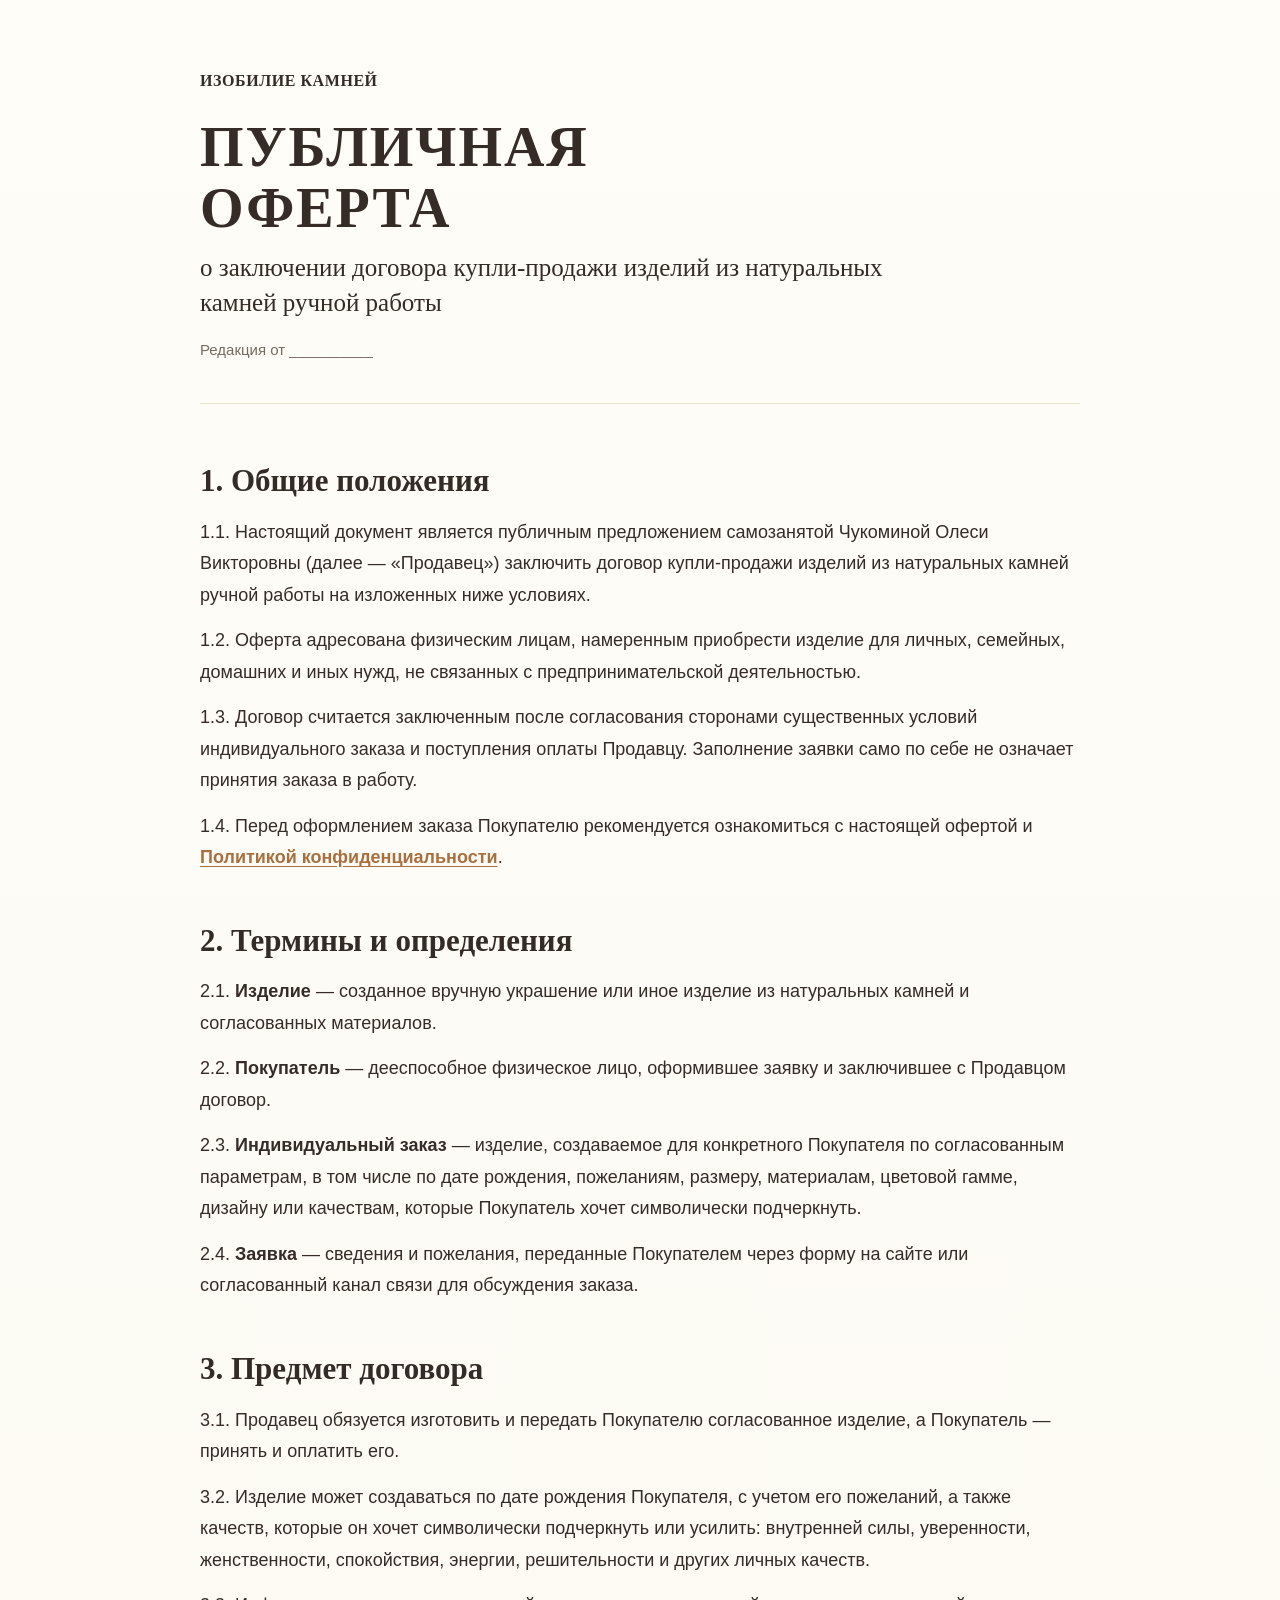
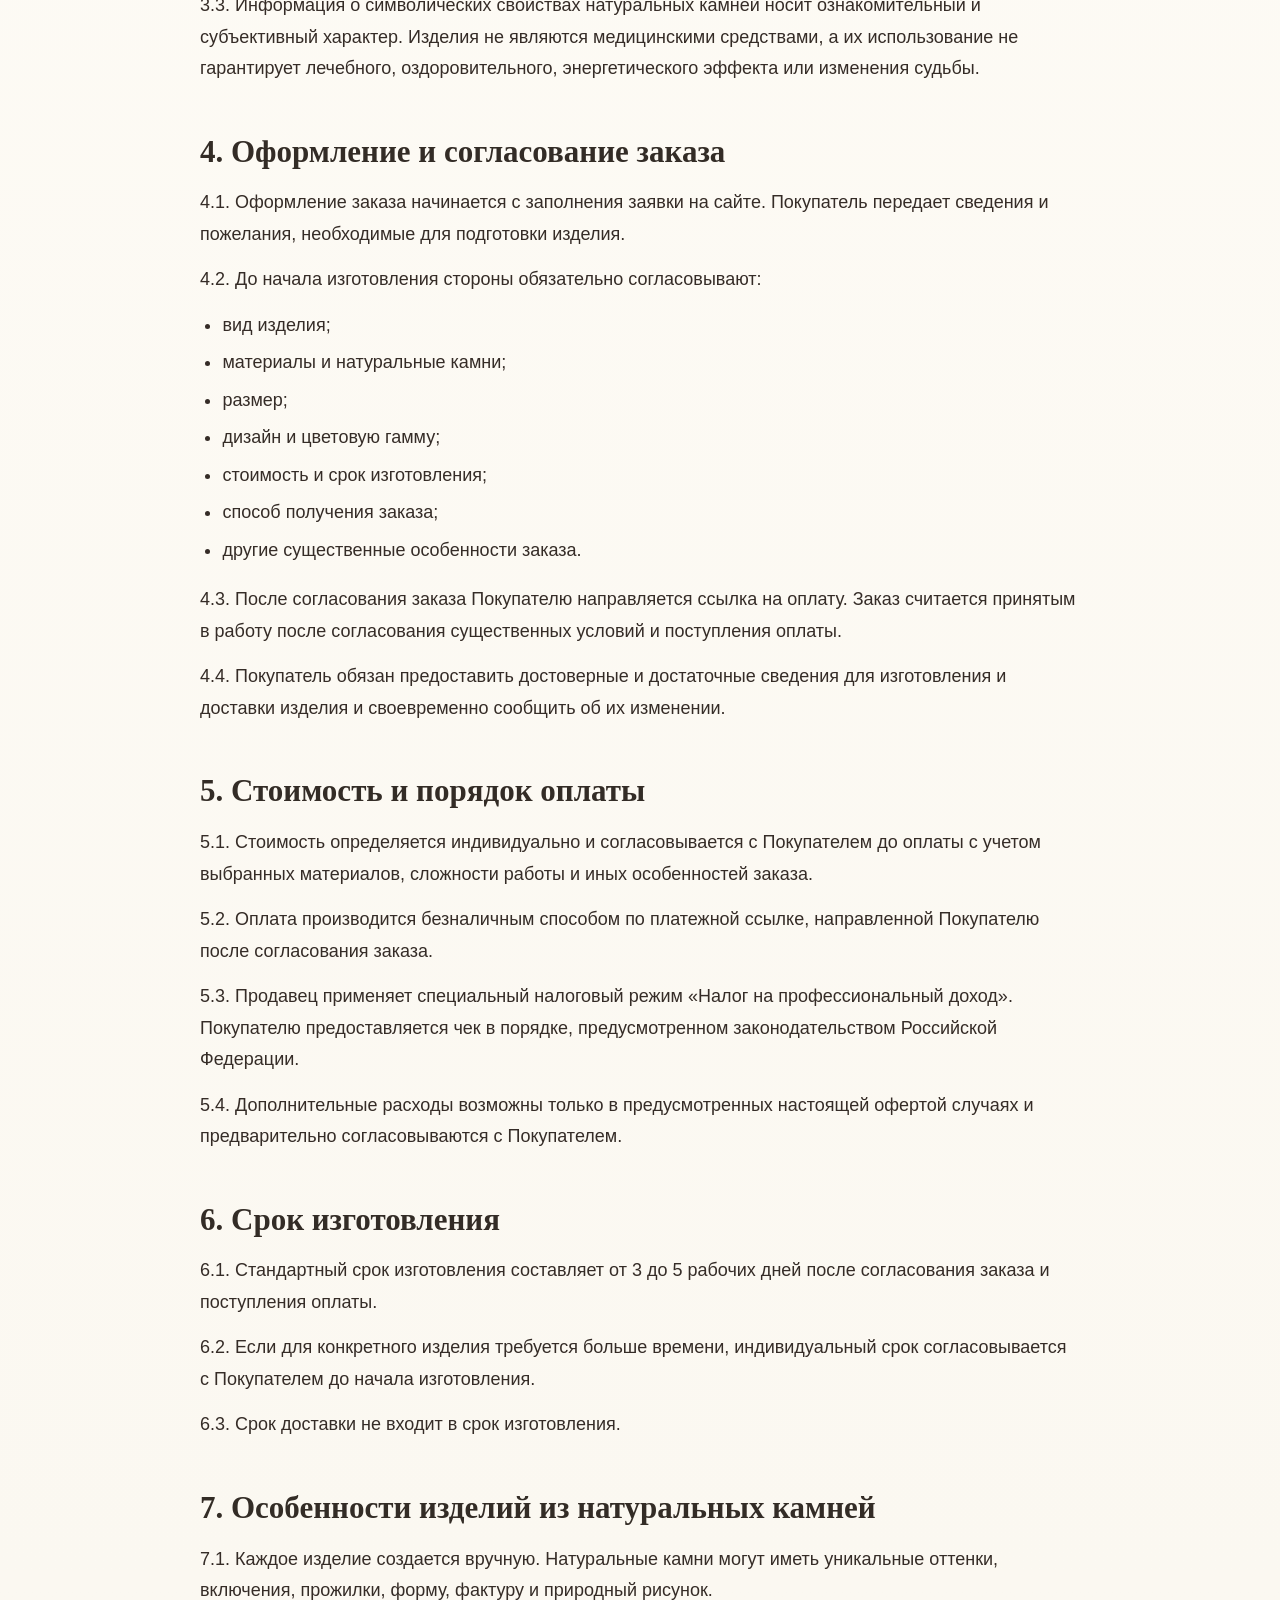
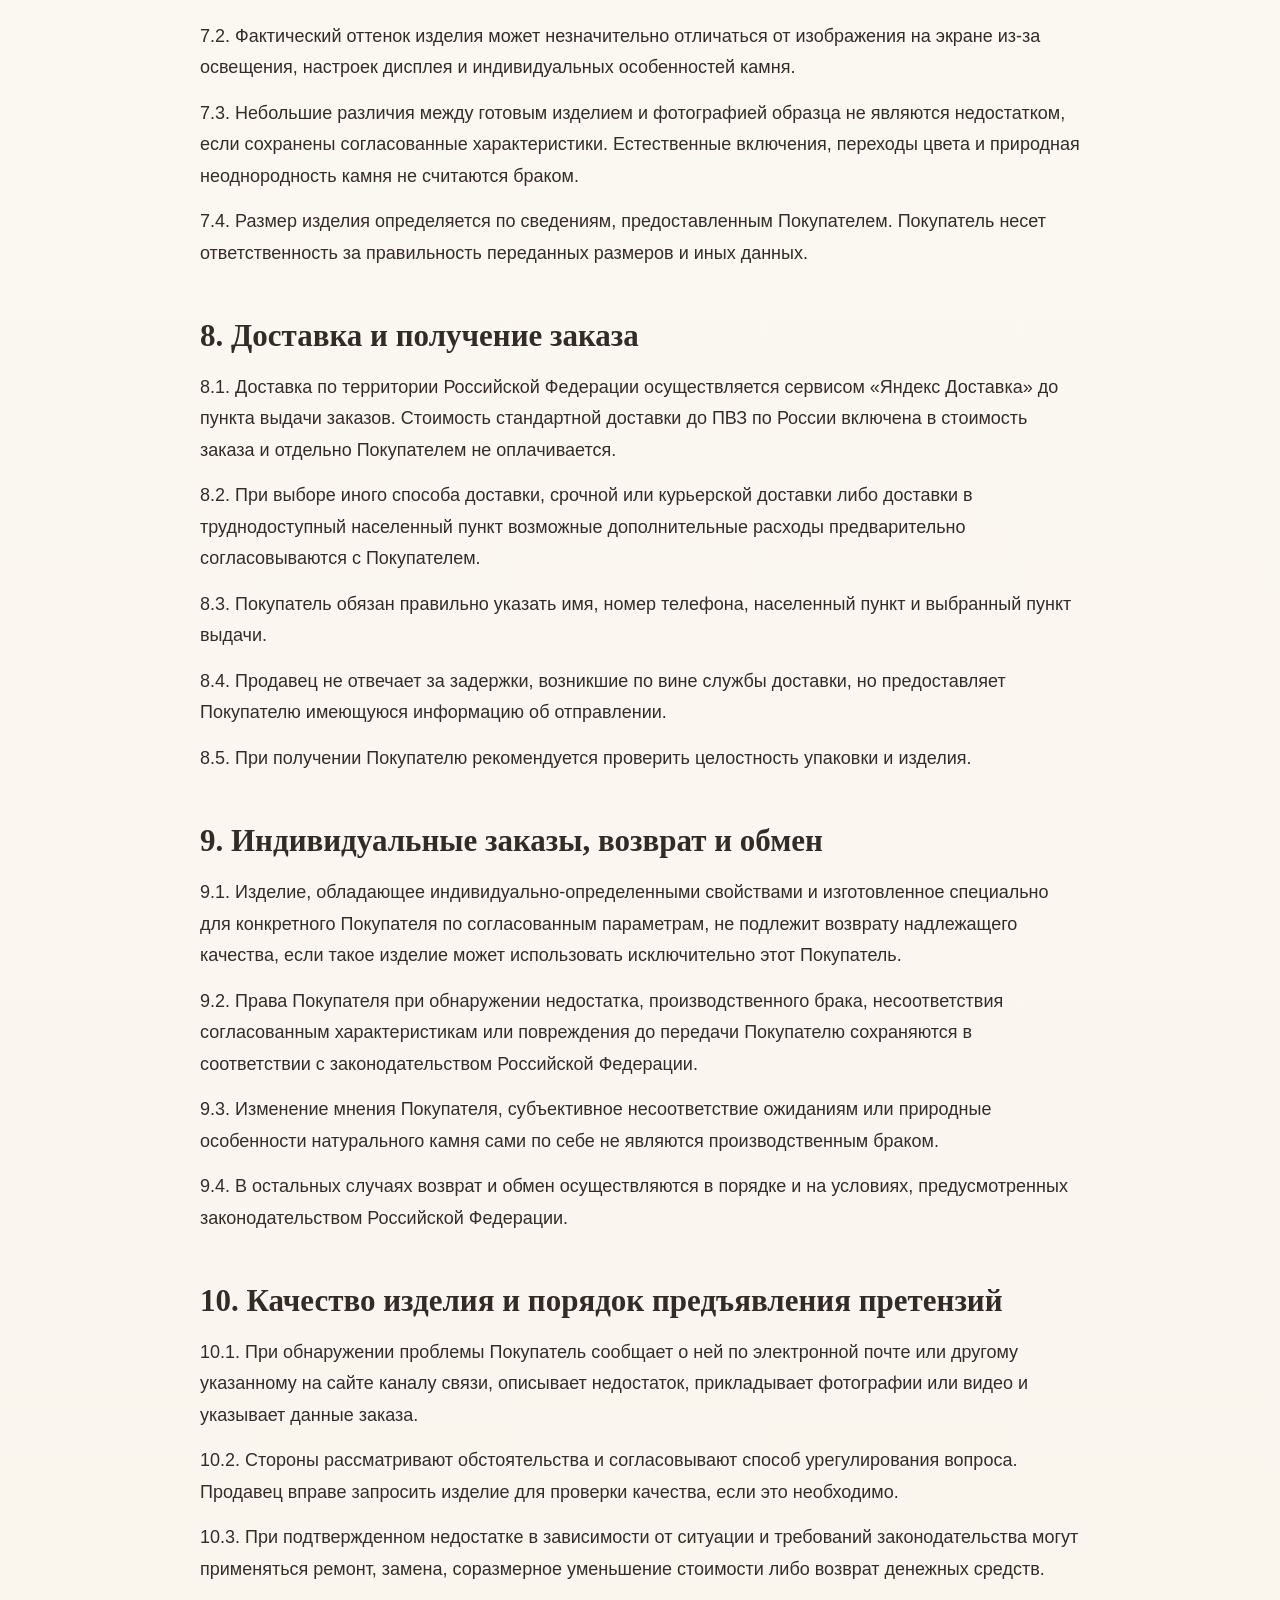
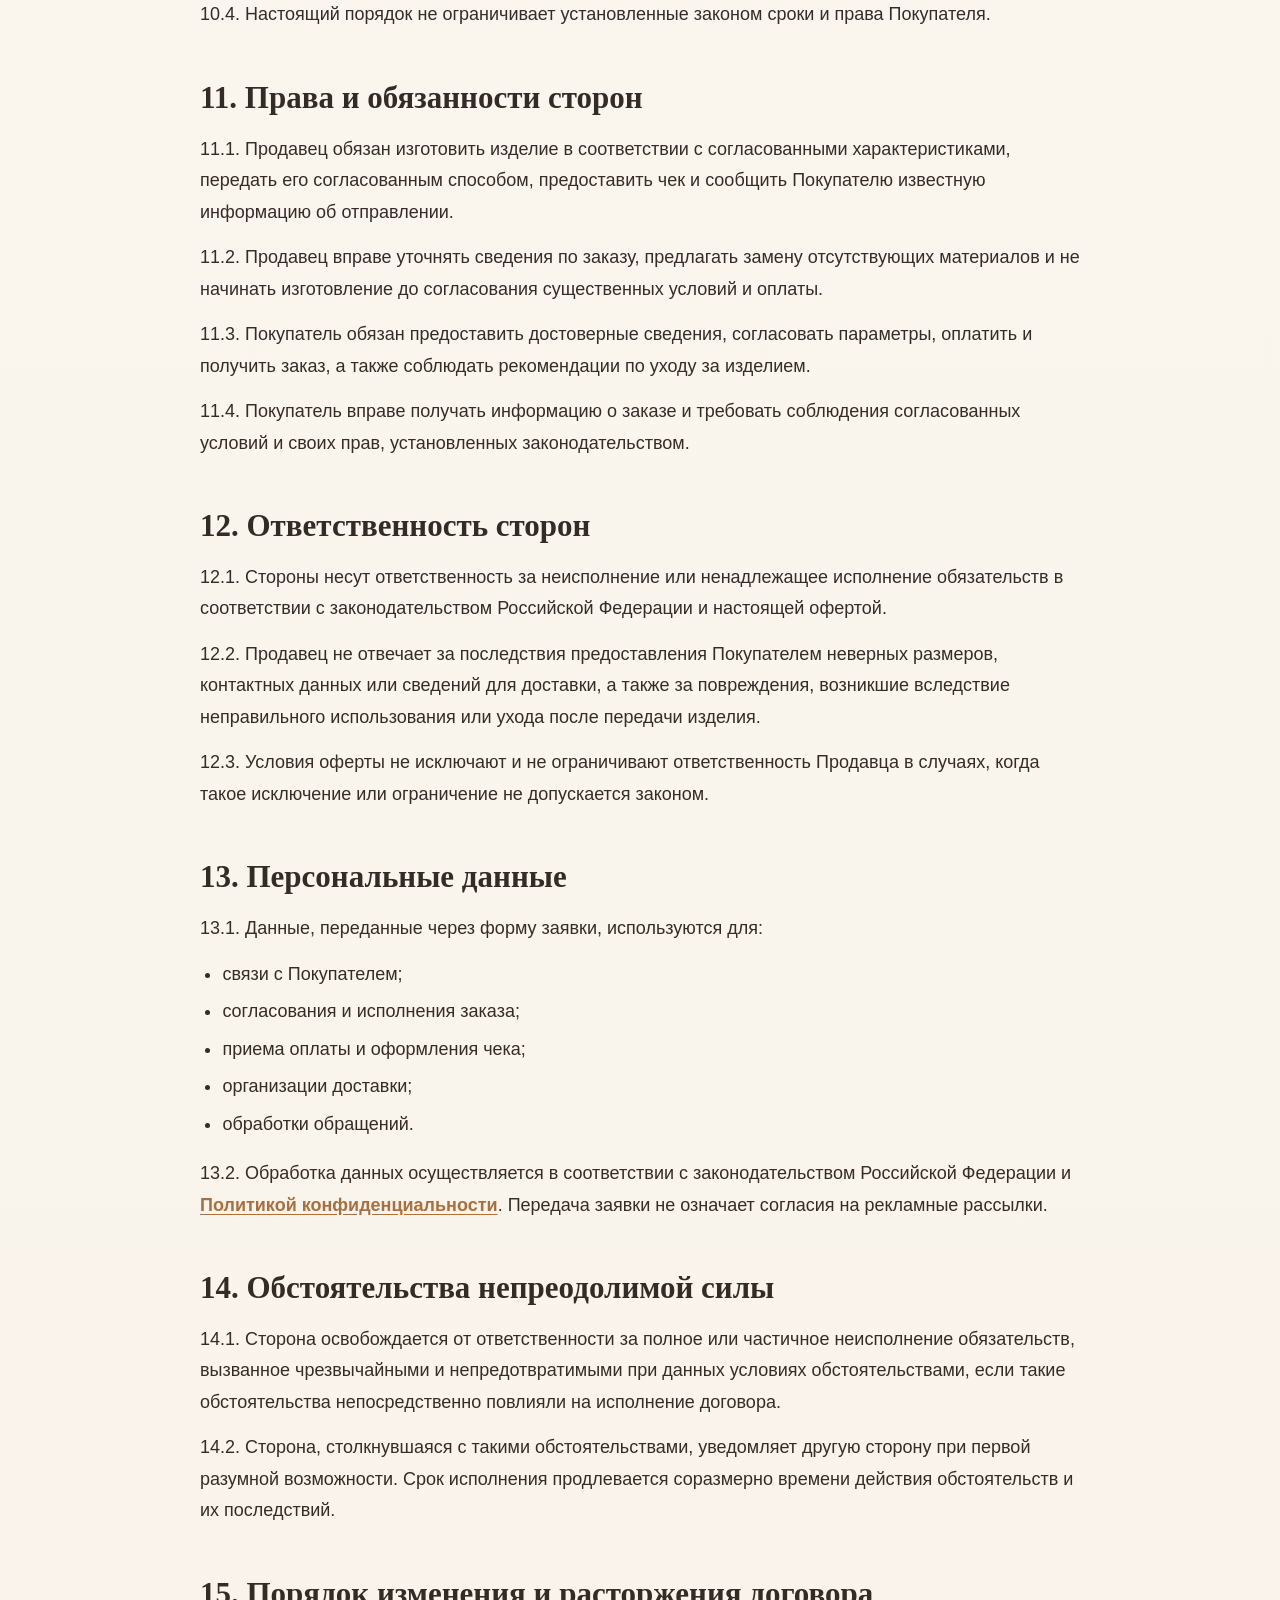
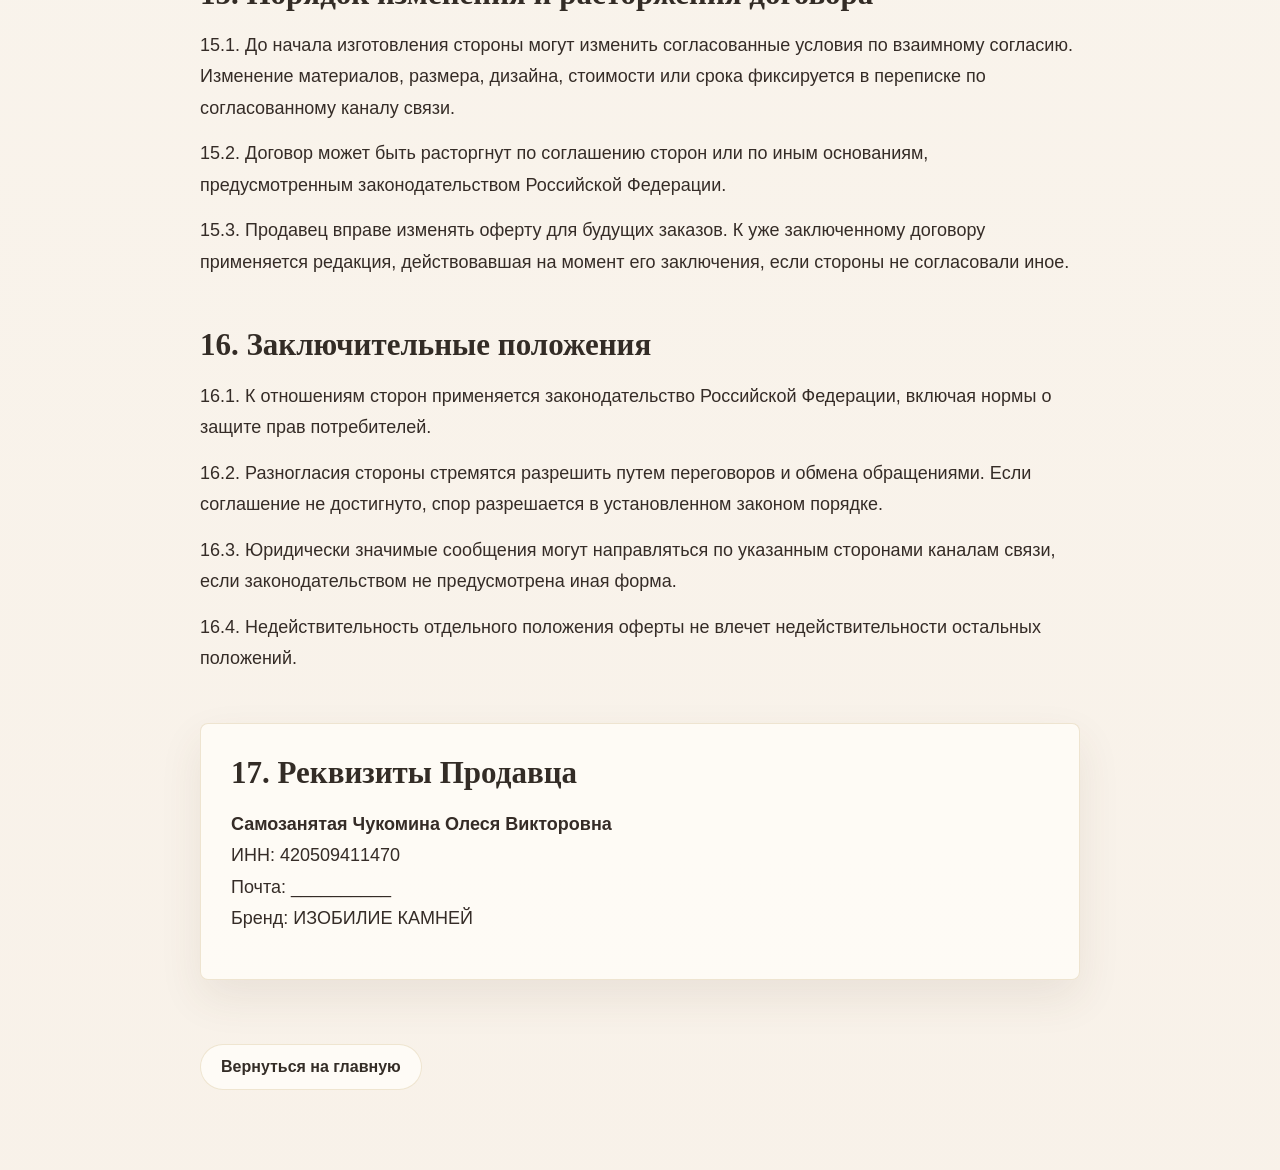
==== offer.html @ 61b5b9fa "Add public offer page" ====
<!DOCTYPE html>
<html lang="ru">
<head>
  <meta charset="UTF-8">
  <meta name="viewport" content="width=device-width, initial-scale=1.0">
  <title>Публичная оферта | ИЗОБИЛИЕ КАМНЕЙ</title>
  <meta name="description" content="Публичная оферта о продаже изделий из натуральных камней ручной работы ИЗОБИЛИЕ КАМНЕЙ.">
  <link rel="canonical" href="https://izobilie-kamney.ru/offer.html">
  <link rel="stylesheet" href="styles.css?v=34">
</head>
<body>
  <main class="legal-page offer-page">
    <a class="logo" href="index.html" aria-label="ИЗОБИЛИЕ КАМНЕЙ — на главную">ИЗОБИЛИЕ КАМНЕЙ</a>

    <header class="offer-header">
      <h1 class="offer-title">ПУБЛИЧНАЯ ОФЕРТА</h1>
      <p class="offer-subtitle">о заключении договора купли-продажи изделий из натуральных камней ручной работы</p>
      <p class="offer-edition">Редакция от __________</p>
    </header>

    <section class="offer-section" aria-labelledby="section-1">
      <h2 id="section-1">1. Общие положения</h2>
      <p>1.1. Настоящий документ является публичным предложением самозанятой Чукоминой Олеси Викторовны (далее — «Продавец») заключить договор купли-продажи изделий из натуральных камней ручной работы на изложенных ниже условиях.</p>
      <p>1.2. Оферта адресована физическим лицам, намеренным приобрести изделие для личных, семейных, домашних и иных нужд, не связанных с предпринимательской деятельностью.</p>
      <p>1.3. Договор считается заключенным после согласования сторонами существенных условий индивидуального заказа и поступления оплаты Продавцу. Заполнение заявки само по себе не означает принятия заказа в работу.</p>
      <p>1.4. Перед оформлением заказа Покупателю рекомендуется ознакомиться с настоящей офертой и <a href="privacy.html">Политикой конфиденциальности</a>.</p>
    </section>

    <section class="offer-section" aria-labelledby="section-2">
      <h2 id="section-2">2. Термины и определения</h2>
      <p>2.1. <strong>Изделие</strong> — созданное вручную украшение или иное изделие из натуральных камней и согласованных материалов.</p>
      <p>2.2. <strong>Покупатель</strong> — дееспособное физическое лицо, оформившее заявку и заключившее с Продавцом договор.</p>
      <p>2.3. <strong>Индивидуальный заказ</strong> — изделие, создаваемое для конкретного Покупателя по согласованным параметрам, в том числе по дате рождения, пожеланиям, размеру, материалам, цветовой гамме, дизайну или качествам, которые Покупатель хочет символически подчеркнуть.</p>
      <p>2.4. <strong>Заявка</strong> — сведения и пожелания, переданные Покупателем через форму на сайте или согласованный канал связи для обсуждения заказа.</p>
    </section>

    <section class="offer-section" aria-labelledby="section-3">
      <h2 id="section-3">3. Предмет договора</h2>
      <p>3.1. Продавец обязуется изготовить и передать Покупателю согласованное изделие, а Покупатель — принять и оплатить его.</p>
      <p>3.2. Изделие может создаваться по дате рождения Покупателя, с учетом его пожеланий, а также качеств, которые он хочет символически подчеркнуть или усилить: внутренней силы, уверенности, женственности, спокойствия, энергии, решительности и других личных качеств.</p>
      <p>3.3. Информация о символических свойствах натуральных камней носит ознакомительный и субъективный характер. Изделия не являются медицинскими средствами, а их использование не гарантирует лечебного, оздоровительного, энергетического эффекта или изменения судьбы.</p>
    </section>

    <section class="offer-section" aria-labelledby="section-4">
      <h2 id="section-4">4. Оформление и согласование заказа</h2>
      <p>4.1. Оформление заказа начинается с заполнения заявки на сайте. Покупатель передает сведения и пожелания, необходимые для подготовки изделия.</p>
      <p>4.2. До начала изготовления стороны обязательно согласовывают:</p>
      <ul>
        <li>вид изделия;</li>
        <li>материалы и натуральные камни;</li>
        <li>размер;</li>
        <li>дизайн и цветовую гамму;</li>
        <li>стоимость и срок изготовления;</li>
        <li>способ получения заказа;</li>
        <li>другие существенные особенности заказа.</li>
      </ul>
      <p>4.3. После согласования заказа Покупателю направляется ссылка на оплату. Заказ считается принятым в работу после согласования существенных условий и поступления оплаты.</p>
      <p>4.4. Покупатель обязан предоставить достоверные и достаточные сведения для изготовления и доставки изделия и своевременно сообщить об их изменении.</p>
    </section>

    <section class="offer-section" aria-labelledby="section-5">
      <h2 id="section-5">5. Стоимость и порядок оплаты</h2>
      <p>5.1. Стоимость определяется индивидуально и согласовывается с Покупателем до оплаты с учетом выбранных материалов, сложности работы и иных особенностей заказа.</p>
      <p>5.2. Оплата производится безналичным способом по платежной ссылке, направленной Покупателю после согласования заказа.</p>
      <p>5.3. Продавец применяет специальный налоговый режим «Налог на профессиональный доход». Покупателю предоставляется чек в порядке, предусмотренном законодательством Российской Федерации.</p>
      <p>5.4. Дополнительные расходы возможны только в предусмотренных настоящей офертой случаях и предварительно согласовываются с Покупателем.</p>
    </section>

    <section class="offer-section" aria-labelledby="section-6">
      <h2 id="section-6">6. Срок изготовления</h2>
      <p>6.1. Стандартный срок изготовления составляет от 3 до 5 рабочих дней после согласования заказа и поступления оплаты.</p>
      <p>6.2. Если для конкретного изделия требуется больше времени, индивидуальный срок согласовывается с Покупателем до начала изготовления.</p>
      <p>6.3. Срок доставки не входит в срок изготовления.</p>
    </section>

    <section class="offer-section" aria-labelledby="section-7">
      <h2 id="section-7">7. Особенности изделий из натуральных камней</h2>
      <p>7.1. Каждое изделие создается вручную. Натуральные камни могут иметь уникальные оттенки, включения, прожилки, форму, фактуру и природный рисунок.</p>
      <p>7.2. Фактический оттенок изделия может незначительно отличаться от изображения на экране из-за освещения, настроек дисплея и индивидуальных особенностей камня.</p>
      <p>7.3. Небольшие различия между готовым изделием и фотографией образца не являются недостатком, если сохранены согласованные характеристики. Естественные включения, переходы цвета и природная неоднородность камня не считаются браком.</p>
      <p>7.4. Размер изделия определяется по сведениям, предоставленным Покупателем. Покупатель несет ответственность за правильность переданных размеров и иных данных.</p>
    </section>

    <section class="offer-section" aria-labelledby="section-8">
      <h2 id="section-8">8. Доставка и получение заказа</h2>
      <p>8.1. Доставка по территории Российской Федерации осуществляется сервисом «Яндекс Доставка» до пункта выдачи заказов. Стоимость стандартной доставки до ПВЗ по России включена в стоимость заказа и отдельно Покупателем не оплачивается.</p>
      <p>8.2. При выборе иного способа доставки, срочной или курьерской доставки либо доставки в труднодоступный населенный пункт возможные дополнительные расходы предварительно согласовываются с Покупателем.</p>
      <p>8.3. Покупатель обязан правильно указать имя, номер телефона, населенный пункт и выбранный пункт выдачи.</p>
      <p>8.4. Продавец не отвечает за задержки, возникшие по вине службы доставки, но предоставляет Покупателю имеющуюся информацию об отправлении.</p>
      <p>8.5. При получении Покупателю рекомендуется проверить целостность упаковки и изделия.</p>
    </section>

    <section class="offer-section" aria-labelledby="section-9">
      <h2 id="section-9">9. Индивидуальные заказы, возврат и обмен</h2>
      <p>9.1. Изделие, обладающее индивидуально-определенными свойствами и изготовленное специально для конкретного Покупателя по согласованным параметрам, не подлежит возврату надлежащего качества, если такое изделие может использовать исключительно этот Покупатель.</p>
      <p>9.2. Права Покупателя при обнаружении недостатка, производственного брака, несоответствия согласованным характеристикам или повреждения до передачи Покупателю сохраняются в соответствии с законодательством Российской Федерации.</p>
      <p>9.3. Изменение мнения Покупателя, субъективное несоответствие ожиданиям или природные особенности натурального камня сами по себе не являются производственным браком.</p>
      <p>9.4. В остальных случаях возврат и обмен осуществляются в порядке и на условиях, предусмотренных законодательством Российской Федерации.</p>
    </section>

    <section class="offer-section" aria-labelledby="section-10">
      <h2 id="section-10">10. Качество изделия и порядок предъявления претензий</h2>
      <p>10.1. При обнаружении проблемы Покупатель сообщает о ней по электронной почте или другому указанному на сайте каналу связи, описывает недостаток, прикладывает фотографии или видео и указывает данные заказа.</p>
      <p>10.2. Стороны рассматривают обстоятельства и согласовывают способ урегулирования вопроса. Продавец вправе запросить изделие для проверки качества, если это необходимо.</p>
      <p>10.3. При подтвержденном недостатке в зависимости от ситуации и требований законодательства могут применяться ремонт, замена, соразмерное уменьшение стоимости либо возврат денежных средств.</p>
      <p>10.4. Настоящий порядок не ограничивает установленные законом сроки и права Покупателя.</p>
    </section>

    <section class="offer-section" aria-labelledby="section-11">
      <h2 id="section-11">11. Права и обязанности сторон</h2>
      <p>11.1. Продавец обязан изготовить изделие в соответствии с согласованными характеристиками, передать его согласованным способом, предоставить чек и сообщить Покупателю известную информацию об отправлении.</p>
      <p>11.2. Продавец вправе уточнять сведения по заказу, предлагать замену отсутствующих материалов и не начинать изготовление до согласования существенных условий и оплаты.</p>
      <p>11.3. Покупатель обязан предоставить достоверные сведения, согласовать параметры, оплатить и получить заказ, а также соблюдать рекомендации по уходу за изделием.</p>
      <p>11.4. Покупатель вправе получать информацию о заказе и требовать соблюдения согласованных условий и своих прав, установленных законодательством.</p>
    </section>

    <section class="offer-section" aria-labelledby="section-12">
      <h2 id="section-12">12. Ответственность сторон</h2>
      <p>12.1. Стороны несут ответственность за неисполнение или ненадлежащее исполнение обязательств в соответствии с законодательством Российской Федерации и настоящей офертой.</p>
      <p>12.2. Продавец не отвечает за последствия предоставления Покупателем неверных размеров, контактных данных или сведений для доставки, а также за повреждения, возникшие вследствие неправильного использования или ухода после передачи изделия.</p>
      <p>12.3. Условия оферты не исключают и не ограничивают ответственность Продавца в случаях, когда такое исключение или ограничение не допускается законом.</p>
    </section>

    <section class="offer-section" aria-labelledby="section-13">
      <h2 id="section-13">13. Персональные данные</h2>
      <p>13.1. Данные, переданные через форму заявки, используются для:</p>
      <ul>
        <li>связи с Покупателем;</li>
        <li>согласования и исполнения заказа;</li>
        <li>приема оплаты и оформления чека;</li>
        <li>организации доставки;</li>
        <li>обработки обращений.</li>
      </ul>
      <p>13.2. Обработка данных осуществляется в соответствии с законодательством Российской Федерации и <a href="privacy.html">Политикой конфиденциальности</a>. Передача заявки не означает согласия на рекламные рассылки.</p>
    </section>

    <section class="offer-section" aria-labelledby="section-14">
      <h2 id="section-14">14. Обстоятельства непреодолимой силы</h2>
      <p>14.1. Сторона освобождается от ответственности за полное или частичное неисполнение обязательств, вызванное чрезвычайными и непредотвратимыми при данных условиях обстоятельствами, если такие обстоятельства непосредственно повлияли на исполнение договора.</p>
      <p>14.2. Сторона, столкнувшаяся с такими обстоятельствами, уведомляет другую сторону при первой разумной возможности. Срок исполнения продлевается соразмерно времени действия обстоятельств и их последствий.</p>
    </section>

    <section class="offer-section" aria-labelledby="section-15">
      <h2 id="section-15">15. Порядок изменения и расторжения договора</h2>
      <p>15.1. До начала изготовления стороны могут изменить согласованные условия по взаимному согласию. Изменение материалов, размера, дизайна, стоимости или срока фиксируется в переписке по согласованному каналу связи.</p>
      <p>15.2. Договор может быть расторгнут по соглашению сторон или по иным основаниям, предусмотренным законодательством Российской Федерации.</p>
      <p>15.3. Продавец вправе изменять оферту для будущих заказов. К уже заключенному договору применяется редакция, действовавшая на момент его заключения, если стороны не согласовали иное.</p>
    </section>

    <section class="offer-section" aria-labelledby="section-16">
      <h2 id="section-16">16. Заключительные положения</h2>
      <p>16.1. К отношениям сторон применяется законодательство Российской Федерации, включая нормы о защите прав потребителей.</p>
      <p>16.2. Разногласия стороны стремятся разрешить путем переговоров и обмена обращениями. Если соглашение не достигнуто, спор разрешается в установленном законом порядке.</p>
      <p>16.3. Юридически значимые сообщения могут направляться по указанным сторонами каналам связи, если законодательством не предусмотрена иная форма.</p>
      <p>16.4. Недействительность отдельного положения оферты не влечет недействительности остальных положений.</p>
    </section>

    <section class="offer-section offer-details" aria-labelledby="section-17">
      <h2 id="section-17">17. Реквизиты Продавца</h2>
      <address>
        <p><strong>Самозанятая Чукомина Олеся Викторовна</strong><br>
        ИНН: 420509411470<br>
        Почта: __________<br>
        Бренд: ИЗОБИЛИЕ КАМНЕЙ</p>
      </address>
    </section>

    <div class="offer-actions">
      <a class="button secondary" href="index.html">Вернуться на главную</a>
    </div>
  </main>
</body>
</html>
---- styles.css ----
:root {
  --milk: #fbf8f1;
  --cream: #fffdf8;
  --bg: #fffaf3;
  --petal: #f2dfd8;
  --rose: #d7aaa2;
  --pink: #e8b7c8;
  --sand: #e7d7bd;
  --sage: #a8a98b;
  --blue-stone: #7e97ad;
  --gold: #b89149;
  --gold-soft: #ead6a8;
  --caramel: #a86f3f;
  --caramel-soft: #d59a6b;
  --ink: #332c26;
  --text: #352c27;
  --muted: #756b62;
  --soft: #f7efe6;
  --line: rgba(184, 145, 73, 0.22);
  --shadow: 0 18px 44px rgba(88, 65, 42, 0.09);
  --shadow-lift: 0 24px 54px rgba(88, 65, 42, 0.13);
  --section-gap: clamp(44px, 5.2vw, 72px);
}

*,
*::before,
*::after {
  box-sizing: border-box;
}

html {
  width: 100%;
  max-width: 100%;
  overflow-x: hidden;
  scroll-behavior: smooth;
}

body {
  width: 100%;
  max-width: 100%;
  margin: 0;
  overflow-x: hidden;
  background:
    linear-gradient(180deg, rgba(255, 253, 248, 0.9), rgba(251, 248, 241, 0.96) 42%, rgba(247, 239, 230, 0.72)),
    var(--milk);
  color: var(--ink);
  font-family: "Segoe UI", Arial, sans-serif;
  line-height: 1.65;
}

a {
  color: inherit;
}

img {
  display: block;
  max-width: 100%;
  height: auto;
}

.site-header {
  position: sticky;
  top: 0;
  z-index: 20;
  display: grid;
  width: 100%;
  grid-template-columns: minmax(300px, auto) minmax(0, 1fr) auto;
  align-items: center;
  gap: clamp(12px, 1.8vw, 22px);
  padding: 6px clamp(18px, 3.4vw, 44px);
  background: rgba(251, 248, 241, 0.9);
  border-bottom: 1px solid rgba(184, 145, 73, 0.16);
  backdrop-filter: blur(18px);
}

.logo {
  color: var(--ink);
  font-family: Georgia, "Times New Roman", serif;
  font-size: clamp(17px, 1.45vw, 21px);
  font-weight: 700;
  line-height: 1.08;
  text-decoration: none;
  white-space: nowrap;
  letter-spacing: 0.045em;
}


.brand-logo {
  display: inline-flex;
  align-items: center;
  gap: 10px;
  min-width: 0;
}

.brand-logo img {
  width: auto;
  height: clamp(66px, 4.8vw, 72px);
  max-width: clamp(66px, 4.8vw, 72px);
  flex: 0 0 auto;
  object-fit: contain;
  object-position: center center;
}

.brand-logo span {
  min-width: 0;
  white-space: nowrap;
}

.main-nav {
  display: flex;
  justify-content: center;
  gap: clamp(9px, 1.05vw, 14px);
  color: var(--muted);
  font-size: clamp(11.5px, 0.82vw, 12.5px);
  line-height: 1.2;
}

.main-nav a,
.contacts a {
  white-space: nowrap;
  text-decoration-color: transparent;
  text-underline-offset: 4px;
  transition: color 180ms ease, text-decoration-color 180ms ease;
}

.main-nav a:hover,
.contacts a:hover {
  color: var(--gold);
  text-decoration-color: currentColor;
}

.header-button,
.button {
  display: inline-flex;
  min-height: 46px;
  align-items: center;
  justify-content: center;
  border: 1px solid transparent;
  border-radius: 999px;
  padding: 12px 20px;
  font-weight: 700;
  line-height: 1.2;
  text-align: center;
  text-decoration: none;
  white-space: nowrap;
  transition: transform 220ms ease, box-shadow 220ms ease, background 220ms ease, border-color 220ms ease, color 220ms ease;
}

.header-button,
.button.primary {
  background: #3f342b;
  color: var(--cream);
  box-shadow: 0 12px 28px rgba(63, 52, 43, 0.15);
}

.button.secondary {
  background: rgba(255, 253, 248, 0.86);
  border-color: var(--line);
  color: var(--ink);
}

.button.small {
  width: 100%;
  min-height: 42px;
  margin-top: auto;
  background: #f7efe4;
  border-color: var(--line);
  color: var(--ink);
  font-size: 15px;
}

.button:hover,
.header-button:hover {
  transform: translateY(-2px);
  box-shadow: 0 16px 32px rgba(63, 52, 43, 0.16);
}

.nav-toggle {
  display: none;
  width: 44px;
  height: 44px;
  padding: 10px;
  border: 1px solid var(--line);
  border-radius: 999px;
  background: var(--cream);
}

.nav-toggle span {
  display: block;
  height: 2px;
  margin: 5px 0;
  background: var(--ink);
}

.section {
  width: min(1120px, calc(100% - 40px));
  margin: 0 auto;
  padding: var(--section-gap) 0;
}

.hero {
  position: relative;
  width: 100%;
  min-height: min(620px, calc(100vh - 72px));
  overflow: hidden;
  display: flex;
  align-items: center;
  margin: 0;
  padding: clamp(32px, 4.5vw, 54px) clamp(30px, 6.2vw, 96px);
  background:
    linear-gradient(90deg, rgba(255, 250, 243, 0.985) 0%, rgba(255, 250, 243, 0.955) 36%, rgba(255, 250, 243, 0.72) 56%, rgba(255, 250, 243, 0.28) 78%, rgba(255, 250, 243, 0.08) 100%),
    url("assets/images/hero-bracelets.jpg");
  background-repeat: no-repeat;
  background-position: right center;
  background-size: cover;
  box-shadow:
    inset 0 0 130px rgba(234, 214, 168, 0.2),
    inset 0 -1px 0 rgba(201, 164, 92, 0.16);
}

.hero::before {
  position: absolute;
  top: clamp(36px, 5vw, 72px);
  left: clamp(30px, 6.5vw, 104px);
  width: min(300px, 28vw);
  height: 1px;
  background: linear-gradient(90deg, rgba(201, 164, 92, 0.36), rgba(232, 183, 200, 0));
  content: "";
}

.hero::after {
  position: absolute;
  top: clamp(40px, 5vw, 78px);
  right: clamp(36px, 5vw, 86px);
  width: 8px;
  height: 8px;
  border: 1px solid rgba(255, 253, 248, 0.9);
  background: rgba(255, 253, 248, 0.66);
  box-shadow:
    -54px 42px 0 -2px rgba(234, 214, 168, 0.82),
    22px 104px 0 -3px rgba(232, 183, 200, 0.7),
    -104px 154px 0 -2px rgba(255, 253, 248, 0.86),
    -190px 224px 0 -3px rgba(234, 214, 168, 0.7);
  content: "";
  transform: rotate(45deg);
  pointer-events: none;
}

.hero-brand-watermark {
  position: absolute;
  right: clamp(24px, 7vw, 120px);
  bottom: clamp(18px, 4vw, 54px);
  width: min(430px, 38vw);
  aspect-ratio: 1;
  border: 2px solid rgba(168, 111, 63, 0.08);
  border-radius: 50%;
  opacity: 0.95;
  pointer-events: none;
}

.hero-brand-watermark::before,
.hero-brand-watermark::after {
  position: absolute;
  border-radius: 50%;
  content: "";
}

.hero-brand-watermark::before {
  inset: 18px;
  border: 1px solid rgba(213, 154, 107, 0.09);
  border-top-color: transparent;
  border-left-color: rgba(168, 111, 63, 0.06);
  transform: rotate(-18deg);
}

.hero-brand-watermark::after {
  top: 22%;
  left: 50%;
  width: 7px;
  height: 7px;
  background: rgba(168, 111, 63, 0.18);
  box-shadow:
    70px 44px 0 -1px rgba(184, 145, 73, 0.16),
    -92px 88px 0 -2px rgba(213, 154, 107, 0.16),
    30px 164px 0 -2px rgba(168, 111, 63, 0.14);
}

.hero-content {
  position: relative;
  z-index: 1;
  width: min(600px, 100%);
  align-self: center;
  padding-top: 4px;
}

.hero-content::after {
  position: absolute;
  top: -24px;
  right: min(12vw, 64px);
  width: 7px;
  height: 7px;
  border: 1px solid rgba(201, 164, 92, 0.42);
  background: rgba(255, 253, 248, 0.82);
  box-shadow:
    34px 54px 0 -1px rgba(232, 183, 200, 0.62),
    -42px 116px 0 -2px rgba(201, 164, 92, 0.38);
  content: "";
  transform: rotate(45deg);
  pointer-events: none;
}

.eyebrow {
  margin: 0 0 12px;
  max-width: 660px;
  color: var(--gold);
  font-size: clamp(12px, 1vw, 13px);
  font-weight: 800;
  letter-spacing: 0;
  text-transform: uppercase;
}

h1,
h2,
h3,
p {
  overflow-wrap: break-word;
  word-break: normal;
}

h1,
h2 {
  margin: 0;
  font-family: Georgia, "Times New Roman", serif;
  font-weight: 700;
  line-height: 1.12;
}

h1 {
  max-width: 620px;
  color: var(--text);
  font-size: clamp(34px, 3.15vw, 44px);
  line-height: 1.12;
}

h1 span {
  display: block;
  color: var(--gold);
  font-weight: 600;
}

.hero h1::after {
  display: block;
  width: 170px;
  height: 1px;
  margin: 14px 0 0;
  background: linear-gradient(90deg, var(--gold), rgba(201, 164, 92, 0.22) 48%, transparent);
  content: "";
}

h2 {
  max-width: 820px;
  font-size: clamp(28px, 3.4vw, 43px);
}

h3 {
  margin: 0;
  font-size: 18px;
  line-height: 1.32;
}

.hero-text {
  max-width: 560px;
  margin: 18px 0 0;
  color: var(--muted);
  font-size: clamp(16px, 1.16vw, 17px);
  line-height: 1.62;
}

.hero-text p {
  margin: 0;
}

.hero-text p + p {
  margin-top: 9px;
}

.hero-actions {
  display: flex;
  flex-wrap: wrap;
  gap: 12px;
  margin-top: 22px;
}

.hero .button.primary {
  background: linear-gradient(135deg, #b98f45, var(--gold-soft) 54%, #f3e3bd);
  color: var(--text);
  box-shadow: 0 18px 34px rgba(184, 145, 73, 0.26);
}

.hero .button.secondary {
  background: rgba(255, 253, 248, 0.72);
  border-color: rgba(201, 164, 92, 0.36);
  color: var(--text);
  box-shadow: 0 10px 24px rgba(88, 65, 42, 0.05);
}

.badges {
  display: grid;
  grid-template-columns: repeat(4, minmax(0, auto));
  gap: 10px;
  max-width: 590px;
  margin-top: 20px;
}

.badges span,
.size-examples span,
.purpose-list li {
  border: 1px solid rgba(184, 145, 73, 0.2);
  border-radius: 999px;
  background: rgba(255, 253, 248, 0.78);
  color: var(--muted);
  font-size: 14px;
}

.badges span {
  display: grid;
  min-height: 0;
  align-content: center;
  justify-items: center;
  gap: 8px;
  position: relative;
  padding: 9px 13px;
  border: 1px solid rgba(184, 145, 73, 0.18);
  border-radius: 999px;
  background: rgba(255, 253, 248, 0.64);
  color: var(--text);
  font-size: 13px;
  line-height: 1.25;
  text-align: center;
}

.badges span::before {
  position: static;
  width: 25px;
  height: 25px;
  border: 1px solid rgba(201, 164, 92, 0.74);
  border-radius: 8px;
  background:
    linear-gradient(135deg, rgba(255, 253, 248, 0.6), rgba(234, 214, 168, 0.26));
  content: "";
  transform: rotate(45deg);
}

.section-heading {
  position: relative;
  max-width: 780px;
  margin-bottom: 20px;
}

.section-heading p:not(.eyebrow) {
  margin: 12px 0 0;
  color: var(--muted);
  font-size: clamp(17px, 2vw, 19px);
}

.brand-crystal {
  position: relative;
  display: block;
  width: 34px;
  height: 28px;
  margin-bottom: 10px;
  opacity: 0.72;
}

.brand-crystal::before,
.brand-crystal::after {
  position: absolute;
  border: 1px solid rgba(168, 111, 63, 0.46);
  background:
    linear-gradient(135deg, rgba(255, 253, 248, 0.7), rgba(234, 214, 168, 0.16));
  content: "";
  transform: rotate(45deg);
}

.brand-crystal::before {
  top: 7px;
  left: 3px;
  width: 15px;
  height: 15px;
}

.brand-crystal::after {
  top: 2px;
  left: 17px;
  width: 18px;
  height: 18px;
  box-shadow:
    25px 12px 0 -8px rgba(184, 145, 73, 0.28),
    -12px -8px 0 -8px rgba(168, 111, 63, 0.24);
}

.about {
  display: flex;
  justify-content: center;
  border-top: 1px solid rgba(184, 145, 73, 0.16);
  padding-top: clamp(48px, 5.5vw, 72px);
  padding-bottom: clamp(48px, 5.5vw, 72px);
}

.about-text {
  display: grid;
  grid-template-columns: minmax(260px, 360px) minmax(0, 1fr);
  align-items: center;
  gap: clamp(56px, 5vw, 72px);
  width: 100%;
  max-width: 1240px;
  margin: 0 auto;
  min-height: 0;
  border: 1px solid rgba(184, 145, 73, 0.16);
  border-radius: 22px;
  padding: clamp(28px, 4vw, 48px);
  background:
    radial-gradient(circle at 92% 6%, rgba(234, 214, 168, 0.24), transparent 30%),
    linear-gradient(135deg, rgba(255, 253, 248, 0.92), rgba(247, 239, 230, 0.74));
  box-shadow: 0 18px 44px rgba(88, 65, 42, 0.06);
  color: var(--muted);
  font-size: clamp(17px, 1.55vw, 19px);
  line-height: 1.68;
}

.about-brand-logo {
  width: min(100%, 340px);
  height: auto;
  max-width: 340px;
  margin: 0 auto;
  object-fit: contain;
  object-position: center center;
  opacity: 0.96;
}

.about-copy {
  max-width: 780px;
  min-width: 0;
}

.about-copy h2 {
  margin: 0 0 18px;
  color: var(--ink);
  font-family: Georgia, "Times New Roman", serif;
  font-size: clamp(26px, 3vw, 40px);
  line-height: 1.16;
}

.about-copy p {
  min-width: 0;
  margin: 0;
  white-space: normal;
  overflow-wrap: break-word;
  word-break: normal;
}

.about-copy p + p {
  margin-top: 16px;
}

.option-grid,
.work-grid,
.stone-grid,
.measure-grid,
.payment-grid,
.format-grid,
.size-guide-grid,
.care-grid {
  display: grid;
  gap: 16px;
}

.option-grid,
.work-grid {
  grid-template-columns: repeat(3, minmax(0, 1fr));
}

.work-grid {
  align-items: stretch;
}

.format-grid {
  grid-template-columns: repeat(2, minmax(0, 1fr));
}

.care-grid {
  grid-template-columns: repeat(3, minmax(0, 1fr));
}

.size-guide-grid {
  grid-template-columns: repeat(2, minmax(0, 1fr));
  margin-top: 16px;
}

.option-card,
.work-card,
.stone-card,
.measure-card,
.payment-card,
.step-card,
.format-card,
.size-guide-card,
.care-card {
  border: 1px solid rgba(184, 145, 73, 0.18);
  border-radius: 14px;
  background: rgba(255, 253, 248, 0.72);
  box-shadow: var(--shadow);
  transition: transform 260ms ease, box-shadow 260ms ease, border-color 260ms ease, background 260ms ease;
}

.option-card,
.stone-card,
.measure-card,
.payment-card,
.format-card,
.size-guide-card,
.care-card {
  padding: 20px;
}

.option-card {
  display: flex;
  min-height: 158px;
  flex-direction: column;
  gap: 10px;
}

.option-card:hover,
.work-card:hover,
.stone-card:hover,
.measure-card:hover,
.payment-card:hover,
.step-card:hover,
.format-card:hover,
.size-guide-card:hover,
.care-card:hover {
  border-color: rgba(184, 145, 73, 0.28);
  box-shadow: var(--shadow-lift);
  transform: translateY(-4px);
}

.option-card h3 {
  min-height: 2.6em;
  margin: 0;
  line-height: 1.3;
}

.option-card p {
  margin: 0;
  color: var(--muted);
  font-size: 16px;
}


.care {
  border: 1px solid rgba(184, 145, 73, 0.14);
  border-radius: 22px;
  padding-right: clamp(18px, 3vw, 34px);
  padding-left: clamp(18px, 3vw, 34px);
  background:
    radial-gradient(circle at 10% 10%, rgba(234, 214, 168, 0.26), transparent 30%),
    linear-gradient(135deg, rgba(255, 253, 248, 0.9), rgba(247, 239, 230, 0.74));
  box-shadow: 0 18px 44px rgba(88, 65, 42, 0.07);
}

.care-card {
  display: flex;
  min-height: 210px;
  flex-direction: column;
  gap: 10px;
}

.care-card h3 {
  margin: 0;
  color: var(--ink);
  font-size: 18px;
  line-height: 1.3;
}

.care-card p {
  margin: 0;
  color: var(--muted);
  font-size: 15px;
  line-height: 1.55;
}

.format-card {
  display: flex;
  min-height: 100%;
  flex-direction: column;
  gap: 10px;
}

.format-card h3,
.format-card p,
.format-card ul {
  margin: 0;
}

.format-card h3 {
  min-height: 56px;
  line-height: 1.3;
}

.format-card p,
.format-card li {
  color: var(--muted);
  font-size: 15px;
  line-height: 1.5;
}

.format-card ul {
  padding-left: 18px;
}

.format-card strong {
  color: var(--ink);
  font-size: 15px;
}

.format-card .option-mark {
  margin-bottom: 4px;
}

.format-price {
  margin-top: auto !important;
  padding-top: 10px;
  color: var(--gold) !important;
  font-weight: 800;
}

.format-actions {
  display: flex;
  justify-content: center;
  margin-top: 22px;
}

.size-guide-card h3,
.size-guide-card p {
  margin: 0;
}

.size-guide-card p {
  margin-top: 10px;
  color: var(--muted);
  font-size: 16px;
}

.option-mark {
  display: inline-block;
  margin-bottom: 16px;
  color: var(--gold);
  font-family: Georgia, "Times New Roman", serif;
  font-size: 22px;
  font-weight: 700;
  line-height: 1;
}

.stone-note,
.birth-date,
.payment {
  width: 100%;
  max-width: none;
  padding-top: clamp(40px, 5vw, 60px);
  padding-bottom: clamp(40px, 5vw, 60px);
  padding-right: max(20px, calc((100vw - 1120px) / 2));
  padding-left: max(20px, calc((100vw - 1120px) / 2));
}

.stone-note {
  display: grid;
  grid-template-columns: 0.95fr 1.05fr;
  gap: clamp(22px, 4vw, 44px);
  align-items: start;
  background: #f5ecdf;
}

.stone-note p:last-child {
  margin: 0;
  color: var(--muted);
  font-size: clamp(17px, 1.7vw, 19px);
}

.stone-values {
  position: relative;
  border: 1px solid rgba(184, 145, 73, 0.14);
  border-radius: 28px;
  padding-right: clamp(18px, 3vw, 34px);
  padding-left: clamp(18px, 3vw, 34px);
  background:
    radial-gradient(circle at 85% 12%, rgba(234, 214, 168, 0.24), transparent 28%),
    linear-gradient(135deg, rgba(255, 253, 248, 0.9), rgba(247, 239, 230, 0.78));
  box-shadow: 0 18px 44px rgba(88, 65, 42, 0.07);
}

.stone-values .section-heading {
  max-width: 820px;
}

.stones-carousel {
  position: relative;
  width: min(100%, 1120px);
  max-width: 100%;
  margin: 0 auto 28px;
}

.stones-carousel-track {
  display: flex;
  --stones-carousel-gap: clamp(18px, 2vw, 24px);
  gap: var(--stones-carousel-gap);
  max-width: 100%;
  overflow-x: auto;
  overflow-y: hidden;
  overscroll-behavior-x: contain;
  scroll-behavior: smooth;
  scroll-padding-inline: 0;
  scroll-snap-type: x mandatory;
  scrollbar-width: none;
  -webkit-overflow-scrolling: touch;
}

.stones-carousel-track::-webkit-scrollbar {
  display: none;
}

.stones-carousel-slide {
  flex: 0 0 calc((100% - (var(--stones-carousel-gap) * 2)) / 3);
  min-width: 0;
  margin: 0;
  overflow: hidden;
  border: 1px solid rgba(184, 145, 73, 0.18);
  border-radius: 24px;
  background: rgba(255, 253, 248, 0.84);
  box-shadow: 0 16px 36px rgba(88, 65, 42, 0.1);
  scroll-snap-align: start;
}

.stones-carousel-slide img {
  display: block;
  width: 100%;
  max-width: 100%;
  height: auto;
  object-fit: contain;
}

.stones-carousel-button {
  position: absolute;
  z-index: 2;
  top: 50%;
  display: grid;
  width: 46px;
  height: 46px;
  place-items: center;
  transform: translateY(-50%);
  border: 1px solid rgba(184, 145, 73, 0.28);
  border-radius: 999px;
  background: rgba(255, 253, 248, 0.92);
  box-shadow: 0 12px 30px rgba(88, 65, 42, 0.16);
  color: var(--gold);
  cursor: pointer;
  font-size: 34px;
  line-height: 1;
}

.stones-carousel-button-prev { left: clamp(-18px, -1.6vw, -10px); }
.stones-carousel-button-next { right: clamp(-18px, -1.6vw, -10px); }

.stones-carousel-dots {
  display: flex;
  justify-content: center;
  gap: 9px;
  margin-top: 16px;
}

.stones-carousel-dots button {
  width: 10px;
  height: 10px;
  border: 0;
  border-radius: 999px;
  padding: 0;
  background: rgba(184, 145, 73, 0.28);
  cursor: pointer;
}

.stones-carousel-dots button.is-active {
  width: 26px;
  background: var(--gold);
}

.stone-wide-note {
  display: grid;
  gap: 10px;
  margin-top: 16px;
  border: 1px solid rgba(184, 145, 73, 0.18);
  border-radius: 8px;
  padding: 20px;
  background:
    linear-gradient(135deg, rgba(255, 253, 248, 0.86), rgba(251, 243, 232, 0.78));
  box-shadow: 0 14px 38px rgba(88, 65, 42, 0.08);
}

.stone-wide-note span {
  width: max-content;
  border: 1px solid rgba(184, 145, 73, 0.24);
  border-radius: 999px;
  padding: 5px 12px;
  background: rgba(255, 253, 248, 0.72);
  color: var(--gold);
  font-size: 13px;
  font-weight: 800;
  text-transform: uppercase;
}

.stone-wide-note p {
  margin: 0;
  color: var(--muted);
  font-size: 16px;
}

.soft-note {
  margin: 18px 0 0;
  border: 1px solid rgba(184, 145, 73, 0.18);
  border-left: 4px solid var(--gold);
  border-radius: 8px;
  padding: 14px 16px;
  background: rgba(255, 253, 248, 0.72);
  color: var(--muted);
  font-size: 16px;
}

.necklace-size h3 {
  margin: 0 0 8px;
  color: var(--ink);
  font-size: 18px;
}

.necklace-size p {
  margin: 0;
}

.necklace-size .size-examples {
  margin-top: 12px;
}

.memory-note {
  display: grid;
  grid-template-columns: auto minmax(0, 0.42fr) minmax(0, 0.58fr);
  align-items: center;
  gap: 14px 20px;
  margin-top: 18px;
  border: 1px solid rgba(184, 145, 73, 0.18);
  border-radius: 14px;
  padding: clamp(16px, 2.4vw, 22px);
  background:
    radial-gradient(circle at 0 0, rgba(234, 214, 168, 0.22), transparent 34%),
    linear-gradient(135deg, rgba(255, 253, 248, 0.88), rgba(251, 243, 232, 0.78));
  box-shadow: 0 16px 42px rgba(88, 65, 42, 0.07);
}

.memory-note .brand-crystal {
  align-self: start;
  margin-top: 2px;
}

.memory-note h2 {
  margin: 4px 0 0;
  font-size: clamp(22px, 2.3vw, 30px);
}

.memory-note p:last-child {
  margin: 0;
  color: var(--muted);
  font-size: 15px;
  line-height: 1.55;
}

.birth-date {
  display: grid;
  grid-template-columns: minmax(0, 1.05fr) minmax(280px, 0.95fr);
  gap: clamp(24px, 4vw, 48px);
  align-items: center;
  background: #f8eee9;
}

.birth-content p:not(.eyebrow) {
  max-width: 700px;
  margin: 12px 0 20px;
  color: var(--muted);
  font-size: clamp(18px, 2vw, 20px);
}

.purpose-list {
  display: grid;
  gap: 9px;
  margin: 0;
  padding: 0;
  list-style: none;
}

.purpose-list li {
  padding: 10px 16px;
  color: var(--ink);
  font-weight: 700;
}


.works-carousel {
  position: relative;
  max-width: 100%;
  overflow: hidden;
  padding-inline: 58px;
}

.works-carousel-track {
  --works-gap: 18px;
  display: flex;
  align-items: stretch;
  grid-template-columns: none;
  gap: var(--works-gap);
  max-width: 100%;
  overflow-x: auto;
  overflow-y: hidden;
  padding: 4px 2px 18px;
  scroll-behavior: smooth;
  scroll-padding-inline: 2px;
  scroll-snap-type: x mandatory;
  -webkit-overflow-scrolling: touch;
}

.works-carousel-track::-webkit-scrollbar {
  height: 8px;
}

.works-carousel-track::-webkit-scrollbar-track {
  border-radius: 999px;
  background: rgba(184, 145, 73, 0.12);
}

.works-carousel-track::-webkit-scrollbar-thumb {
  border-radius: 999px;
  background: rgba(184, 145, 73, 0.42);
}

.works-carousel-track .work-card {
  flex: 0 0 calc((100% - (var(--works-gap) * 2)) / 3);
  min-width: 0;
  align-self: stretch;
  scroll-snap-align: start;
}

.works-carousel-button {
  position: absolute;
  top: 162px;
  z-index: 5;
  width: 46px;
  height: 46px;
  border: 1px solid rgba(184, 145, 73, 0.26);
  border-radius: 999px;
  background: rgba(255, 253, 248, 0.92);
  color: var(--ink);
  cursor: pointer;
  font-size: 32px;
  line-height: 1;
  box-shadow: 0 14px 28px rgba(88, 65, 42, 0.14);
  transition: transform 180ms ease, background 180ms ease, opacity 180ms ease;
}

.works-carousel-button:hover {
  background: var(--cream);
  transform: translateY(-1px);
}

.works-carousel-button-prev {
  left: 4px;
}

.works-carousel-button-next {
  right: 4px;
}

.work-card {
  display: flex;
  min-height: 0;
  height: 100%;
  flex-direction: column;
  overflow: hidden;
  background: rgba(255, 253, 248, 0.88);
}

.work-card > img,
.work-carousel {
  display: block;
  flex: 0 0 clamp(300px, 25vw, 340px);
  width: 100%;
  height: clamp(300px, 25vw, 340px);
  border-bottom: 1px solid rgba(184, 145, 73, 0.1);
  background: linear-gradient(135deg, var(--soft), var(--cream));
  overflow: hidden;
}

.work-card > img,
.work-carousel img {
  width: 100%;
  height: 100%;
  object-fit: contain;
  object-position: center;
}

.work-card > img {
  padding: 0;
  transition: transform 420ms ease;
}

.work-image--decorative-pins {
  object-fit: contain;
  object-position: center;
}

.work-carousel {
  position: relative;
}

.work-carousel img {
  position: absolute;
  inset: 0;
  width: 100%;
  height: 100%;
  padding: 0;
  opacity: 0;
  transition: opacity 220ms ease, transform 420ms ease;
}

.work-card:hover > img,
.work-card:hover .work-carousel img.is-active {
  transform: scale(1.02);
}

.carousel-button,
.stones-carousel-button {
  transition: transform 200ms ease, background 200ms ease, box-shadow 200ms ease;
}

.carousel-button:hover,
.stones-carousel-button:hover {
  background: var(--cream);
  box-shadow: 0 14px 28px rgba(88, 65, 42, 0.16);
}

.work-carousel img.is-active {
  opacity: 1;
}

.carousel-button {
  position: absolute;
  top: 50%;
  z-index: 2;
  width: 38px;
  height: 38px;
  border: 1px solid rgba(184, 145, 73, 0.22);
  border-radius: 999px;
  background: rgba(255, 253, 248, 0.84);
  color: var(--ink);
  cursor: pointer;
  font-size: 28px;
  line-height: 1;
  transform: translateY(-50%);
}

.carousel-prev {
  left: 12px;
}

.carousel-next {
  right: 12px;
}

.carousel-dots {
  position: absolute;
  right: 0;
  bottom: 12px;
  left: 0;
  z-index: 2;
  display: flex;
  justify-content: center;
  gap: 7px;
}

.carousel-dots span {
  width: 8px;
  height: 8px;
  border-radius: 999px;
  background: rgba(255, 253, 248, 0.7);
  box-shadow: 0 0 0 1px rgba(184, 145, 73, 0.24);
}

.carousel-dots span.is-active {
  background: var(--gold);
}

.work-body {
  display: flex;
  min-height: 0;
  flex: 1 1 auto;
  flex-direction: column;
  gap: 8px;
  padding: 16px 18px 20px;
}

.work-body h3 {
  align-self: start;
  margin: 0;
  font-size: 17px;
  line-height: 1.35;
}

.work-body p {
  margin: 0;
  color: var(--muted);
  line-height: 1.45;
}

.work-type {
  color: var(--gold) !important;
  font-size: 13px;
  font-weight: 800;
  text-transform: uppercase;
}

.work-stones {
  color: var(--ink);
  font-size: 14px;
  font-weight: 700;
  line-height: 1.45;
}

.work-body .work-spec,
.work-important {
  color: var(--ink);
  font-size: 14px;
  line-height: 1.4;
}

.work-important {
  border-left: 3px solid rgba(184, 145, 73, 0.28);
  padding-left: 10px;
}

.work-description {
  font-size: 14px;
  line-height: 1.45;
}

.work-body strong {
  display: flex;
  align-items: center;
  color: var(--gold);
  font-size: 18px;
}

.work-footer {
  display: flex;
  flex-direction: column;
  justify-content: flex-end;
  gap: 10px;
  margin-top: auto;
  padding-top: 8px;
  padding-bottom: 0;
}

.work-price {
  color: var(--caramel) !important;
  font-size: 18px;
  line-height: 1.3;
}

.work-body .button {
  width: 100%;
  margin-top: 0;
}

.examples-note {
  display: grid;
  gap: 10px;
  margin-top: 18px;
  border: 1px solid rgba(184, 145, 73, 0.18);
  border-left: 4px solid var(--gold);
  border-radius: 8px;
  padding: 18px 20px;
  background:
    linear-gradient(135deg, rgba(255, 253, 248, 0.88), rgba(251, 243, 232, 0.76));
  color: var(--muted);
  box-shadow: 0 14px 38px rgba(88, 65, 42, 0.08);
}

.examples-note p {
  margin: 0;
  font-size: 16px;
  line-height: 1.55;
}


.order-wish {
  max-width: 860px;
  margin: 18px auto 0;
  border: 1px solid rgba(184, 145, 73, 0.18);
  border-radius: 14px;
  padding: clamp(18px, 2.5vw, 24px);
  background:
    linear-gradient(135deg, rgba(255, 253, 248, 0.88), rgba(251, 243, 232, 0.76));
  color: var(--ink);
  font-family: Georgia, "Times New Roman", serif;
  font-size: clamp(20px, 2.2vw, 26px);
  line-height: 1.38;
  text-align: center;
  box-shadow: 0 14px 38px rgba(88, 65, 42, 0.08);
}

.measure-grid {
  grid-template-columns: repeat(4, minmax(0, 1fr));
}

.measure-card {
  min-height: 144px;
}

.size-examples {
  display: flex;
  flex-wrap: wrap;
  gap: 8px;
  margin-top: 18px;
}

.size-examples span {
  padding: 8px 14px;
  color: var(--ink);
  font-weight: 700;
}

.step-list {
  display: grid;
  gap: 16px;
}

.step-card {
  display: grid;
  grid-template-columns: 64px 1fr;
  align-items: start;
  min-height: 0;
  padding: 24px 26px;
}

.step-card span {
  color: var(--gold);
  font-family: Georgia, "Times New Roman", serif;
  font-size: 24px;
  font-weight: 700;
}

.step-card p {
  margin: 0;
  color: var(--muted);
  font-size: 16px;
  line-height: 1.5;
}

.step-card p + p {
  margin-top: 8px;
}

.step-card h3 {
  margin: 0 0 6px;
  color: var(--ink);
  font-family: Georgia, "Times New Roman", serif;
  font-size: 20px;
  line-height: 1.2;
}

.payment {
  background: #f5ecdf;
}

.payment-grid {
  grid-template-columns: repeat(5, minmax(0, 1fr));
}

.payment-card {
  min-height: 104px;
  color: var(--muted);
  font-size: 15px;
  font-weight: 600;
  line-height: 1.45;
}

.factor-list {
  display: grid;
  grid-template-columns: repeat(3, minmax(0, 1fr));
  gap: 10px;
  margin: 0;
  padding: 0;
  list-style: none;
}

.factor-list li {
  border: 1px solid rgba(184, 145, 73, 0.18);
  border-radius: 8px;
  padding: 14px 16px;
  background: rgba(255, 253, 248, 0.72);
  color: var(--muted);
  font-size: 15px;
  line-height: 1.45;
  box-shadow: var(--shadow);
}

.request {
  position: relative;
  width: 100%;
  overflow: hidden;
  display: grid;
  grid-template-columns: minmax(0, 0.85fr) minmax(420px, 1.15fr);
  gap: clamp(20px, 3.4vw, 42px);
  align-items: start;
  border-top: 1px solid rgba(184, 145, 73, 0.16);
  border-bottom: 1px solid rgba(184, 145, 73, 0.16);
  padding: clamp(28px, 3.8vw, 48px) clamp(30px, 6.5vw, 104px);
  background:
    linear-gradient(90deg, rgba(255, 250, 243, 0.88) 0%, rgba(255, 250, 243, 0.70) 34%, rgba(255, 250, 243, 0.42) 54%, rgba(255, 250, 243, 0.72) 72%, rgba(255, 250, 243, 0.93) 100%),
    radial-gradient(circle at 21% 44%, rgba(232, 183, 200, 0.22), transparent 34%),
    radial-gradient(circle at 57% 26%, rgba(234, 214, 168, 0.34), transparent 30%),
    url("assets/images/form-bracelets-bg.jpg");
  background-size: cover;
  background-position: left center;
  background-repeat: no-repeat;
  box-shadow:
    inset 0 0 150px rgba(234, 214, 168, 0.23),
    inset 0 -1px 0 rgba(201, 164, 92, 0.12);
}

.request::before {
  position: absolute;
  top: clamp(24px, 4vw, 42px);
  left: clamp(22px, 5vw, 58px);
  width: 180px;
  height: 1px;
  background: linear-gradient(90deg, rgba(184, 145, 73, 0.38), transparent);
  content: "";
}

.request::after {
  position: absolute;
  inset: 0;
  background:
    radial-gradient(circle at 30% 56%, rgba(255, 246, 224, 0.30), transparent 28%),
    radial-gradient(circle at 88% 18%, rgba(234, 214, 168, 0.22), transparent 24%),
    linear-gradient(180deg, rgba(255, 253, 248, 0.04), rgba(255, 250, 243, 0.18));
  content: "";
  pointer-events: none;
}

.request .section-heading {
  position: relative;
  z-index: 1;
  margin-bottom: 0;
  padding-top: clamp(2px, 1.2vw, 12px);
}

.request .section-heading h2 {
  max-width: 560px;
  font-size: clamp(36px, 4.6vw, 58px);
  line-height: 0.98;
}

.request .section-heading p:not(.eyebrow) {
  max-width: 470px;
  margin-top: 16px;
  font-size: 20px;
  line-height: 1.55;
}

.request-form {
  position: relative;
  z-index: 1;
  border: 1px solid rgba(184, 145, 73, 0.24);
  border-radius: 14px;
  padding: clamp(18px, 2.4vw, 24px);
  background:
    linear-gradient(145deg, rgba(255, 253, 248, 0.94), rgba(251, 243, 232, 0.88));
  box-shadow:
    0 24px 62px rgba(88, 65, 42, 0.16),
    0 0 0 1px rgba(255, 255, 255, 0.62) inset;
  backdrop-filter: blur(10px);
}

.form-grid {
  display: grid;
  grid-template-columns: repeat(2, minmax(0, 1fr));
  gap: 12px 14px;
}

.form-field,
.form-consent {
  display: grid;
  gap: 6px;
}

.form-field-wide {
  grid-column: 1 / -1;
}

.form-field span {
  color: var(--ink);
  font-size: 14px;
  font-weight: 700;
}

.form-field input,
.form-field select,
.form-field textarea {
  width: 100%;
  border: 1px solid rgba(184, 145, 73, 0.2);
  border-radius: 8px;
  padding: 10px 14px;
  background: rgba(255, 250, 243, 0.86);
  color: var(--ink);
  font: inherit;
  line-height: 1.35;
  outline: none;
  transition: border-color 180ms ease, box-shadow 180ms ease, background 180ms ease;
}

.form-field textarea {
  min-height: 86px;
  resize: vertical;
}

.form-field input:focus,
.form-field select:focus,
.form-field textarea:focus {
  border-color: rgba(184, 145, 73, 0.54);
  background: var(--cream);
  box-shadow: 0 0 0 4px rgba(234, 214, 168, 0.24);
}

.form-consent {
  grid-template-columns: 20px 1fr;
  gap: 9px;
  margin-top: 12px;
  color: var(--muted);
  font-size: 14px;
  line-height: 1.45;
}

.form-consent input {
  width: 18px;
  height: 18px;
  margin: 3px 0 0;
  accent-color: var(--gold);
}

.form-consent a {
  color: var(--ink);
  font-weight: 700;
  text-underline-offset: 3px;
}

.form-status {
  min-height: 18px;
  margin: 6px 0 0;
  color: #9a594d;
  font-size: 14px;
  font-weight: 700;
}

.form-status.is-success {
  color: #4f7f52;
}

.form-actions {
  display: flex;
  flex-wrap: wrap;
  gap: 12px;
  margin-top: 8px;
}

.form-actions .button {
  flex: 1 1 210px;
}

.contacts {
  display: grid;
  grid-template-columns: minmax(0, 1fr) auto;
  align-items: center;
  gap: 22px;
  border-top: 1px solid rgba(184, 145, 73, 0.16);
  padding-top: clamp(40px, 5vw, 60px);
  padding-bottom: clamp(40px, 5vw, 60px);
}

.contacts p {
  max-width: 760px;
  margin: 10px 0 0;
  color: var(--muted);
  font-size: 17px;
}

.contacts a:not(.button) {
  color: var(--ink);
  font-weight: 700;
}

.contact-actions {
  display: flex;
  flex-wrap: wrap;
  justify-content: flex-end;
  gap: 12px;
  min-width: min(100%, 430px);
}

.contact-actions .button {
  flex: 1 1 200px;
}

.site-footer {
  display: grid;
  grid-template-columns: minmax(260px, 1.15fr) minmax(220px, 0.85fr) minmax(250px, 1fr);
  align-items: center;
  gap: clamp(18px, 3vw, 34px);
  padding: 30px clamp(20px, 4vw, 58px);
  border-top: 1px solid rgba(184, 145, 73, 0.16);
  color: var(--muted);
  font-size: 14px;
}

.footer-brand {
  display: inline-flex;
  align-items: center;
  gap: 16px;
  color: var(--ink);
  min-width: 0;
}

.footer-brand img {
  width: auto;
  height: clamp(64px, 5vw, 80px);
  max-width: clamp(64px, 5vw, 80px);
  flex: 0 0 auto;
  object-fit: contain;
  object-position: center center;
}

.footer-brand div {
  display: grid;
  gap: 4px;
}

.footer-brand span {
  font-family: Georgia, "Times New Roman", serif;
  font-size: clamp(18px, 1.35vw, 21px);
  font-weight: 700;
  line-height: 1.12;
  letter-spacing: 0.055em;
}

.footer-brand small {
  color: var(--muted);
  font-size: 13px;
  line-height: 1.35;
}

.site-footer > span {
  align-self: center;
  line-height: 1.45;
}

.footer-links {
  display: flex;
  flex-wrap: wrap;
  justify-content: flex-end;
  align-items: flex-start;
  gap: 8px 16px;
  text-align: right;
}

.footer-links a {
  color: var(--muted);
  line-height: 1.45;
  text-underline-offset: 3px;
  transition: color 180ms ease;
}

.footer-links a:hover {
  color: var(--gold);
}

.footer-links .footer-offer-link {
  color: var(--ink);
  font-weight: 700;
}

.cookie-banner {
  position: fixed;
  right: 18px;
  bottom: 18px;
  left: 18px;
  z-index: 30;
  display: flex;
  width: min(920px, calc(100% - 36px));
  align-items: center;
  justify-content: space-between;
  gap: 16px;
  margin: 0 auto;
  border: 1px solid rgba(184, 145, 73, 0.22);
  border-radius: 8px;
  padding: 14px 16px;
  background: rgba(255, 253, 248, 0.94);
  box-shadow: 0 18px 44px rgba(88, 65, 42, 0.16);
  backdrop-filter: blur(12px);
}

.cookie-banner[hidden] {
  display: none;
}

.cookie-banner p {
  margin: 0;
  color: var(--muted);
  font-size: 14px;
  line-height: 1.45;
}

.cookie-banner a {
  color: var(--ink);
  font-weight: 700;
  text-underline-offset: 3px;
}

.cookie-banner .button {
  min-height: 40px;
  flex: 0 0 auto;
  padding: 10px 18px;
}

.legal-page {
  width: min(780px, calc(100% - 40px));
  margin: 0 auto;
  padding: clamp(40px, 7vw, 80px) 0;
}

.legal-page .logo {
  display: inline-block;
  margin-bottom: 28px;
}

.legal-page h1 {
  margin-bottom: 22px;
  font-size: clamp(32px, 5vw, 48px);
}

.legal-page p {
  color: var(--muted);
  font-size: 18px;
}

.legal-page .button {
  margin-top: 16px;
}

.offer-page {
  width: min(880px, calc(100% - 40px));
  padding-top: clamp(32px, 6vw, 68px);
}

.offer-header {
  margin-bottom: clamp(34px, 6vw, 58px);
  border-bottom: 1px solid var(--line);
  padding-bottom: clamp(26px, 4vw, 40px);
}

.offer-page .offer-title {
  margin: 0 0 12px;
  font-family: Georgia, "Times New Roman", serif;
  font-size: clamp(34px, 6vw, 56px);
  line-height: 1.08;
  letter-spacing: 0.035em;
}

.offer-page .offer-subtitle {
  max-width: 700px;
  margin: 0;
  color: var(--ink);
  font-family: Georgia, "Times New Roman", serif;
  font-size: clamp(19px, 2.8vw, 25px);
  line-height: 1.4;
}

.offer-page .offer-edition {
  margin: 18px 0 0;
  font-size: 15px;
}

.offer-section {
  margin-top: clamp(30px, 5vw, 48px);
  scroll-margin-top: 24px;
}

.offer-page .offer-section h2 {
  margin: 0 0 16px;
  color: var(--ink);
  font-family: Georgia, "Times New Roman", serif;
  font-size: clamp(23px, 3.5vw, 31px);
  line-height: 1.25;
}

.offer-page .offer-section p,
.offer-page .offer-section li {
  color: var(--text);
  font-size: clamp(16px, 1.8vw, 18px);
  line-height: 1.75;
}

.offer-page .offer-section p {
  margin: 0 0 14px;
}

.offer-page .offer-section ul {
  margin: 10px 0 18px;
  padding-left: 1.4em;
}

.offer-page .offer-section li + li {
  margin-top: 6px;
}

.offer-page .offer-section a:not(.button) {
  color: var(--caramel);
  font-weight: 700;
  text-underline-offset: 3px;
}

.offer-details {
  border: 1px solid var(--line);
  border-radius: 8px;
  padding: clamp(20px, 4vw, 30px);
  background: rgba(255, 253, 248, 0.8);
  box-shadow: var(--shadow);
}

.offer-details address {
  font-style: normal;
}

.offer-actions {
  margin-top: clamp(32px, 5vw, 48px);
}

@media (max-width: 520px) {
  .offer-page {
    width: min(100% - 28px, 880px);
    padding-bottom: 44px;
  }

  .offer-page .logo {
    white-space: normal;
  }

  .offer-page .offer-section h2 {
    overflow-wrap: anywhere;
  }

  .offer-page .offer-section ul {
    padding-left: 1.2em;
  }

  .offer-actions .button {
    width: 100%;
    white-space: normal;
  }
}

.reveal-on-scroll {
  opacity: 0;
  transform: translateY(20px);
  transition: opacity 620ms ease, transform 620ms ease;
  transition-delay: var(--reveal-delay, 0ms);
}

.reveal-on-scroll.is-visible {
  opacity: 1;
  transform: translateY(0);
}

.hero .eyebrow,
.hero h1,
.hero-text,
.hero-actions,
.hero-audience {
  animation: heroFadeUp 680ms ease both;
}

.hero h1 { animation-delay: 90ms; }
.hero-text { animation-delay: 170ms; }
.hero-actions { animation-delay: 250ms; }
.hero-audience { animation-delay: 330ms; }

@keyframes heroFadeUp {
  from {
    opacity: 0;
    transform: translateY(16px);
  }
  to {
    opacity: 1;
    transform: translateY(0);
  }
}

@media (prefers-reduced-motion: reduce) {
  * {
    animation: none !important;
    transition: none !important;
    scroll-behavior: auto !important;
  }

  .reveal-on-scroll {
    opacity: 1 !important;
    transform: none !important;
  }
}

@media (max-width: 1120px) {
  .site-header {
    grid-template-columns: minmax(0, 1fr) auto;
    justify-content: stretch;
  }

  .brand-logo img {
    height: 58px;
    max-width: 58px;
  }

  .nav-toggle {
    display: block;
    justify-self: end;
  }

  .main-nav,
  .header-button {
    display: none;
  }

  .main-nav.is-open {
    display: grid;
    grid-column: 1 / -1;
    justify-content: stretch;
    gap: 0;
    padding-top: 12px;
  }

  .main-nav.is-open a {
    padding: 12px 0;
    border-top: 1px solid rgba(184, 145, 73, 0.16);
  }

  .stone-note,
  .birth-date,
  .request,
  .contacts {
    grid-template-columns: 1fr;
  }

  .about-text {
    grid-template-columns: minmax(220px, 300px) minmax(0, 1fr);
    gap: 40px;
    max-width: 100%;
    justify-self: stretch;
  }

  .site-footer {
    grid-template-columns: minmax(250px, 1fr) minmax(200px, 0.8fr);
  }

  .memory-note {
    grid-template-columns: auto minmax(0, 1fr);
  }

  .memory-note p:last-child {
    grid-column: 1 / -1;
  }

  .footer-links {
    grid-column: 1 / -1;
    justify-content: flex-start;
    text-align: left;
  }

  .hero {
    min-height: 560px;
    background:
      linear-gradient(90deg, rgba(255, 250, 243, 0.985) 0%, rgba(255, 250, 243, 0.95) 48%, rgba(255, 250, 243, 0.76) 70%, rgba(255, 250, 243, 0.28) 100%),
      url("assets/images/hero-bracelets.jpg");
    background-position: 68% center;
    background-size: cover;
  }

  .option-grid,
  .work-grid,
  .stone-grid,
  .measure-grid,
  .payment-grid,
  .format-grid,
  .size-guide-grid,
  .factor-list,
  .care-grid {
    grid-template-columns: repeat(2, minmax(0, 1fr));
  }

  .contact-actions {
    justify-content: flex-start;
  }
}

@media (max-width: 380px) {
  .logo {
    font-size: 18px;
  }

  .brand-logo img {
    height: 50px;
    max-width: 50px;
  }
}

@media (min-width: 1024px) {
  .examples {
    padding-bottom: 64px;
  }

  .works-carousel {
    margin-bottom: 28px;
  }

  .works-carousel-track {
    align-items: stretch;
    padding-bottom: 14px;
  }

  .works-carousel-track .work-card {
    display: flex;
    min-height: 600px;
    height: auto;
    flex-direction: column;
  }

  .work-card > img,
  .work-carousel {
    flex: 0 0 300px;
    height: 300px;
  }

  .work-body {
    flex: 1 1 auto;
    padding: 24px 24px 22px;
    gap: 8px;
  }

  .work-body h3 {
    line-height: 1.25;
  }

  .work-body p,
  .work-description {
    line-height: 1.42;
  }

  .work-type {
    line-height: 1.35;
  }

  .work-stones,
  .work-body .work-spec,
  .work-important {
    line-height: 1.4;
  }

  .work-footer {
    margin-top: auto;
    gap: 10px;
    padding-top: 8px;
  }
}

@media (max-width: 1100px) {
  .stones-carousel-slide {
    flex-basis: calc((100% - var(--stones-carousel-gap)) / 2);
  }
}

@media (max-width: 820px) {
  .stones-carousel-slide {
    flex-basis: 100%;
  }

  .stones-carousel-button-prev { left: 10px; }
  .stones-carousel-button-next { right: 10px; }
}

@media (max-width: 680px) {
  :root {
    --section-gap: 52px;
  }

  .site-header {
    max-width: 100%;
    padding: 12px max(14px, env(safe-area-inset-left)) 12px max(14px, env(safe-area-inset-right));
  }

  .logo {
    max-width: min(68vw, 280px);
    font-size: clamp(14px, 4.2vw, 18px);
  }

  .brand-logo {
    gap: 8px;
  }

  .brand-logo span {
    white-space: normal;
  }

  .brand-logo img {
    height: 54px;
    max-width: 54px;
  }

  .section {
    width: min(100% - 28px, 1120px);
  }

  .stone-note,
  .birth-date,
  .payment,
  .price-factors,
  .stone-values,
  .care {
    padding-right: 14px;
    padding-left: 14px;
  }


  .about {
    gap: 24px;
    padding-top: 48px;
    padding-bottom: 48px;
  }

  .about-text {
    grid-template-columns: 1fr;
    justify-items: center;
    gap: 12px;
    padding: 20px;
    font-size: 16px;
  }

  .about-copy {
    width: 100%;
    max-width: 680px;
  }

  .about-brand-logo {
    width: min(250px, 70vw);
    max-width: 250px;
  }

  .hero {
    width: 100%;
    max-width: 100%;
    margin-right: 0;
    margin-left: 0;
    min-height: 600px;
    padding: 24px max(18px, env(safe-area-inset-left)) 34px max(18px, env(safe-area-inset-right));
    align-items: flex-start;
    background:
      linear-gradient(180deg, rgba(255, 250, 243, 0.99) 0%, rgba(255, 250, 243, 0.965) 42%, rgba(255, 250, 243, 0.84) 65%, rgba(255, 250, 243, 0.5) 100%),
      url("assets/images/hero-bracelets.jpg");
    background-position: 64% bottom;
    background-size: cover;
  }

  .hero::before {
    right: max(18px, env(safe-area-inset-right));
    left: max(18px, env(safe-area-inset-left));
    width: auto;
    max-width: none;
  }

  .hero::after {
    display: none;
  }

  .hero-content {
    width: 100%;
    min-width: 0;
    max-width: 100%;
  }

  .hero-brand-watermark {
    right: -72px;
    bottom: 22px;
    width: min(280px, 78vw);
    max-width: calc(100vw - 36px);
  }

  h1 {
    font-size: clamp(27px, 6.9vw, 32px);
    line-height: 1.14;
  }

  .hero-text {
    max-width: 100%;
    margin-top: 12px;
    font-size: 15px;
    line-height: 1.56;
  }

  .hero-text p + p {
    margin-top: 8px;
  }

  h2 {
    font-size: 26px;
  }

  .hero h1::after {
    margin-top: 12px;
  }

  .hero-actions {
    gap: 10px;
    margin-top: 18px;
  }

  .hero-actions,
  .form-actions,
  .contacts,
  .contact-actions {
    display: grid;
    grid-template-columns: 1fr;
  }

  .form-grid {
    grid-template-columns: 1fr;
  }

  .contact-actions {
    width: 100%;
    min-width: 0;
    grid-template-columns: minmax(0, 1fr);
  }

  .button,
  .header-button {
    width: 100%;
  }

  .contact-actions .button {
    min-width: 100%;
    width: 100%;
  }

  .badges {
    width: 100%;
    max-width: 100%;
    grid-template-columns: repeat(2, minmax(0, 1fr));
    gap: 8px;
    margin-top: 16px;
  }

  .badges span {
    min-width: 0;
    min-height: 0;
    gap: 7px;
    padding: 8px 10px;
    font-size: 12px;
  }

  .badges span::before {
    width: 25px;
    height: 25px;
  }

  .option-grid,
  .work-grid,
  .stone-grid,
  .measure-grid,
  .payment-grid,
  .format-grid,
  .size-guide-grid,
  .factor-list,
  .care-grid {
    grid-template-columns: 1fr;
  }

  .option-card,
  .measure-card,
  .payment-card,
  .format-card,
  .size-guide-card,
  .factor-list li,
  .care-card {
    min-height: auto;
    padding: 18px;
  }

  .option-card h3 {
    min-height: auto;
  }

  .stones-carousel {
    margin-bottom: 22px;
  }

  .stones-carousel-slide {
    flex-basis: 100%;
    border-radius: 18px;
  }

  .stones-carousel-button {
    display: none;
  }

  .memory-note {
    grid-template-columns: 1fr;
    gap: 12px;
    padding: 18px;
  }

  .memory-note p:last-child {
    grid-column: auto;
  }

  .work-card > img,
  .work-carousel {
    flex: 0 0 auto;
    width: 100%;
    max-width: 100%;
    height: clamp(270px, 82vw, 340px);
    aspect-ratio: auto;
  }

  .work-card {
    display: flex;
    max-width: 100%;
    min-height: 0;
    height: auto;
    flex-direction: column;
    overflow: hidden;
  }

  .work-body {
    display: flex;
    min-width: 0;
    min-height: 0;
    height: auto;
    flex: 0 1 auto;
    flex-direction: column;
    gap: 8px;
    padding: 20px;
    overflow: visible;
    overflow-wrap: break-word;
    word-break: normal;
    white-space: normal;
  }

  .work-body h3 {
    min-width: 0;
    min-height: 0;
    margin: 0;
    font-size: 22px;
    line-height: 1.2;
    overflow-wrap: break-word;
    word-break: normal;
    white-space: normal;
  }

  .work-type,
  .work-stones,
  .work-description,
  .work-body .work-spec,
  .work-important {
    display: block;
    min-width: 0;
    min-height: 0;
    margin: 0;
    font-size: 16px;
    line-height: 1.45;
    overflow-wrap: break-word;
    word-break: normal;
    white-space: normal;
  }

  .work-type {
    letter-spacing: 0.03em;
  }

  .work-footer {
    position: static;
    display: flex;
    min-width: 0;
    min-height: 0;
    flex-direction: column;
    gap: 12px;
    margin-top: 10px;
    padding-top: 0;
    padding-bottom: 0;
  }

  .work-price,
  .work-body strong.work-price {
    display: block;
    min-width: 0;
    min-height: 0;
    width: 100%;
    margin: 0;
    font-size: 22px;
    line-height: 1.2;
    overflow-wrap: break-word;
    word-break: normal;
    white-space: normal;
  }

  .work-body .button.small {
    display: inline-flex;
    width: 100%;
    max-width: 100%;
    min-height: 52px;
    margin-top: 0;
    white-space: normal;
  }

  .order-wish {
    margin-top: 14px;
    font-size: 19px;
    line-height: 1.42;
    text-align: left;
  }

  .format-card h3 {
    min-height: 0;
  }

  .step-list {
    gap: 14px;
  }

  .step-card {
    grid-template-columns: 1fr;
    gap: 8px;
    min-height: 0;
    padding: 20px;
  }

  .request {
    width: 100%;
    padding: 26px 14px;
    background:
      linear-gradient(180deg, rgba(255, 250, 243, 0.93) 0%, rgba(255, 250, 243, 0.82) 42%, rgba(255, 250, 243, 0.64) 100%),
      radial-gradient(circle at 42% 20%, rgba(234, 214, 168, 0.32), transparent 34%),
      url("assets/images/form-bracelets-bg.jpg");
    background-position: 38% center;
    background-size: cover;
  }

  .request .section-heading h2 {
    font-size: clamp(30px, 8vw, 36px);
    line-height: 1;
  }

  .request .section-heading p:not(.eyebrow) {
    margin-top: 10px;
    font-size: 16px;
    line-height: 1.45;
  }

  .request-form {
    padding: 16px;
  }

  .form-field input,
  .form-field select,
  .form-field textarea {
    padding: 10px 12px;
  }

  .form-field textarea {
    min-height: 78px;
  }

  .site-footer {
    grid-template-columns: 1fr;
    gap: 14px;
    padding-top: 24px;
    padding-bottom: 24px;
  }

  .footer-brand {
    align-items: center;
  }

  .footer-brand img {
    width: auto;
    height: clamp(56px, 15vw, 68px);
    max-width: clamp(56px, 15vw, 68px);
    flex-basis: auto;
    object-fit: contain;
  }

  .footer-links {
    justify-content: flex-start;
    text-align: left;
  }

  .about-text {
    grid-template-columns: minmax(0, 1fr);
    gap: 14px;
    padding: 18px;
  }

  .about-brand-logo {
    width: min(240px, 68vw);
    max-width: 240px;
  }

  .cookie-banner {
    display: grid;
    gap: 12px;
    padding: 14px;
  }

  .cookie-banner .button {
    width: 100%;
  }
}

@media (max-width: 1120px) {
  .works-carousel-track .work-card {
    flex-basis: calc((100% - var(--works-gap)) / 2);
  }
}

@media (max-width: 680px) {
  .works-carousel {
    overflow: visible;
    padding-inline: 0;
  }

  .works-carousel-track {
    --works-gap: 14px;
    width: 100%;
    padding: 2px 0 14px;
    scroll-padding-inline: 0;
  }

  .works-carousel-track .work-card {
    flex-basis: min(100%, calc(100vw - 28px));
  }

  .works-carousel-button {
    display: none;
  }

}

@media (min-width: 1121px) and (max-width: 1280px) {
  .site-header {
    grid-template-columns: minmax(238px, auto) minmax(0, 1fr) auto;
    padding-inline: 24px;
    gap: 10px;
  }

  .logo {
    font-size: 16px;
    letter-spacing: 0.035em;
  }

  .brand-logo {
    gap: 8px;
  }

  .brand-logo img {
    height: 64px;
    max-width: 64px;
  }

  .main-nav {
    gap: 8px;
    font-size: 11.5px;
  }

  .header-button {
    min-height: 42px;
    padding: 10px 16px;
    font-size: 14px;
  }
}

@media (max-width: 430px) {
  .hero .eyebrow {
    font-size: 11.5px;
    line-height: 1.35;
  }

  .hero-actions {
    margin-top: 16px;
  }
}
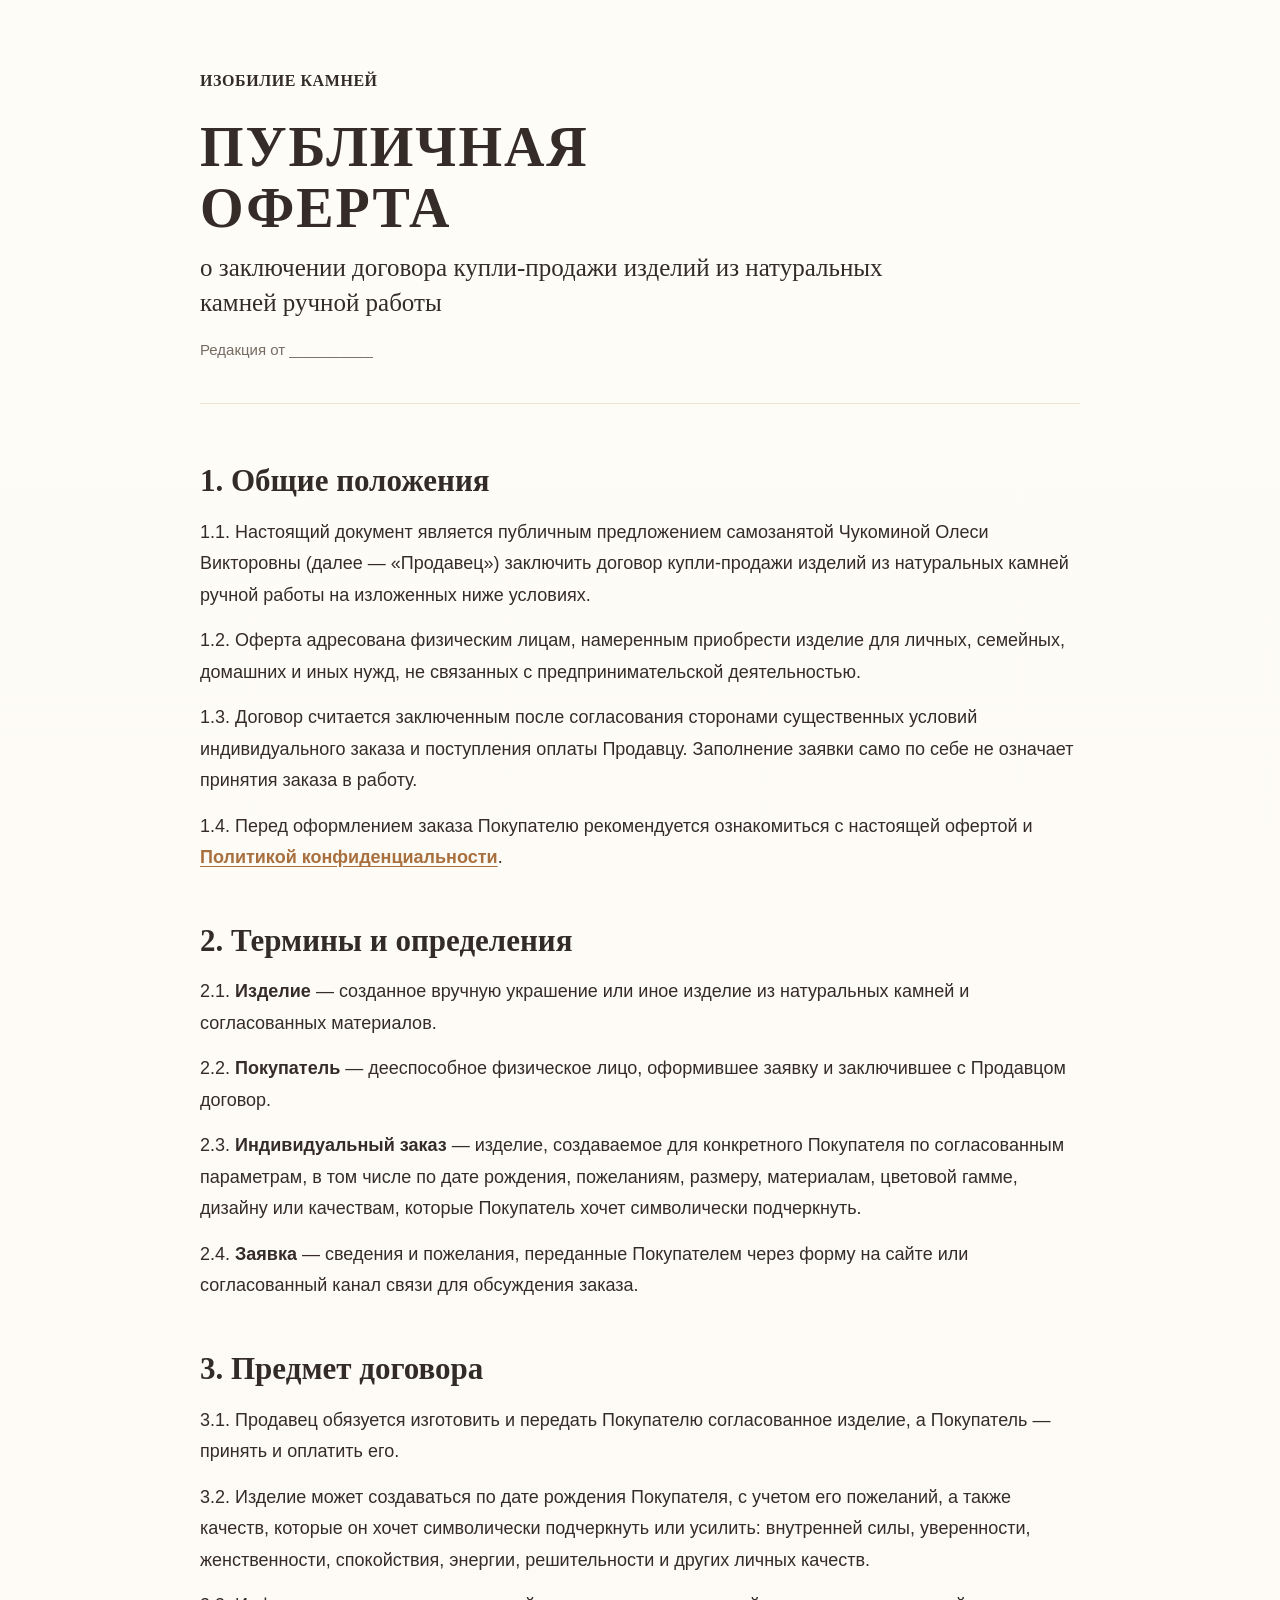
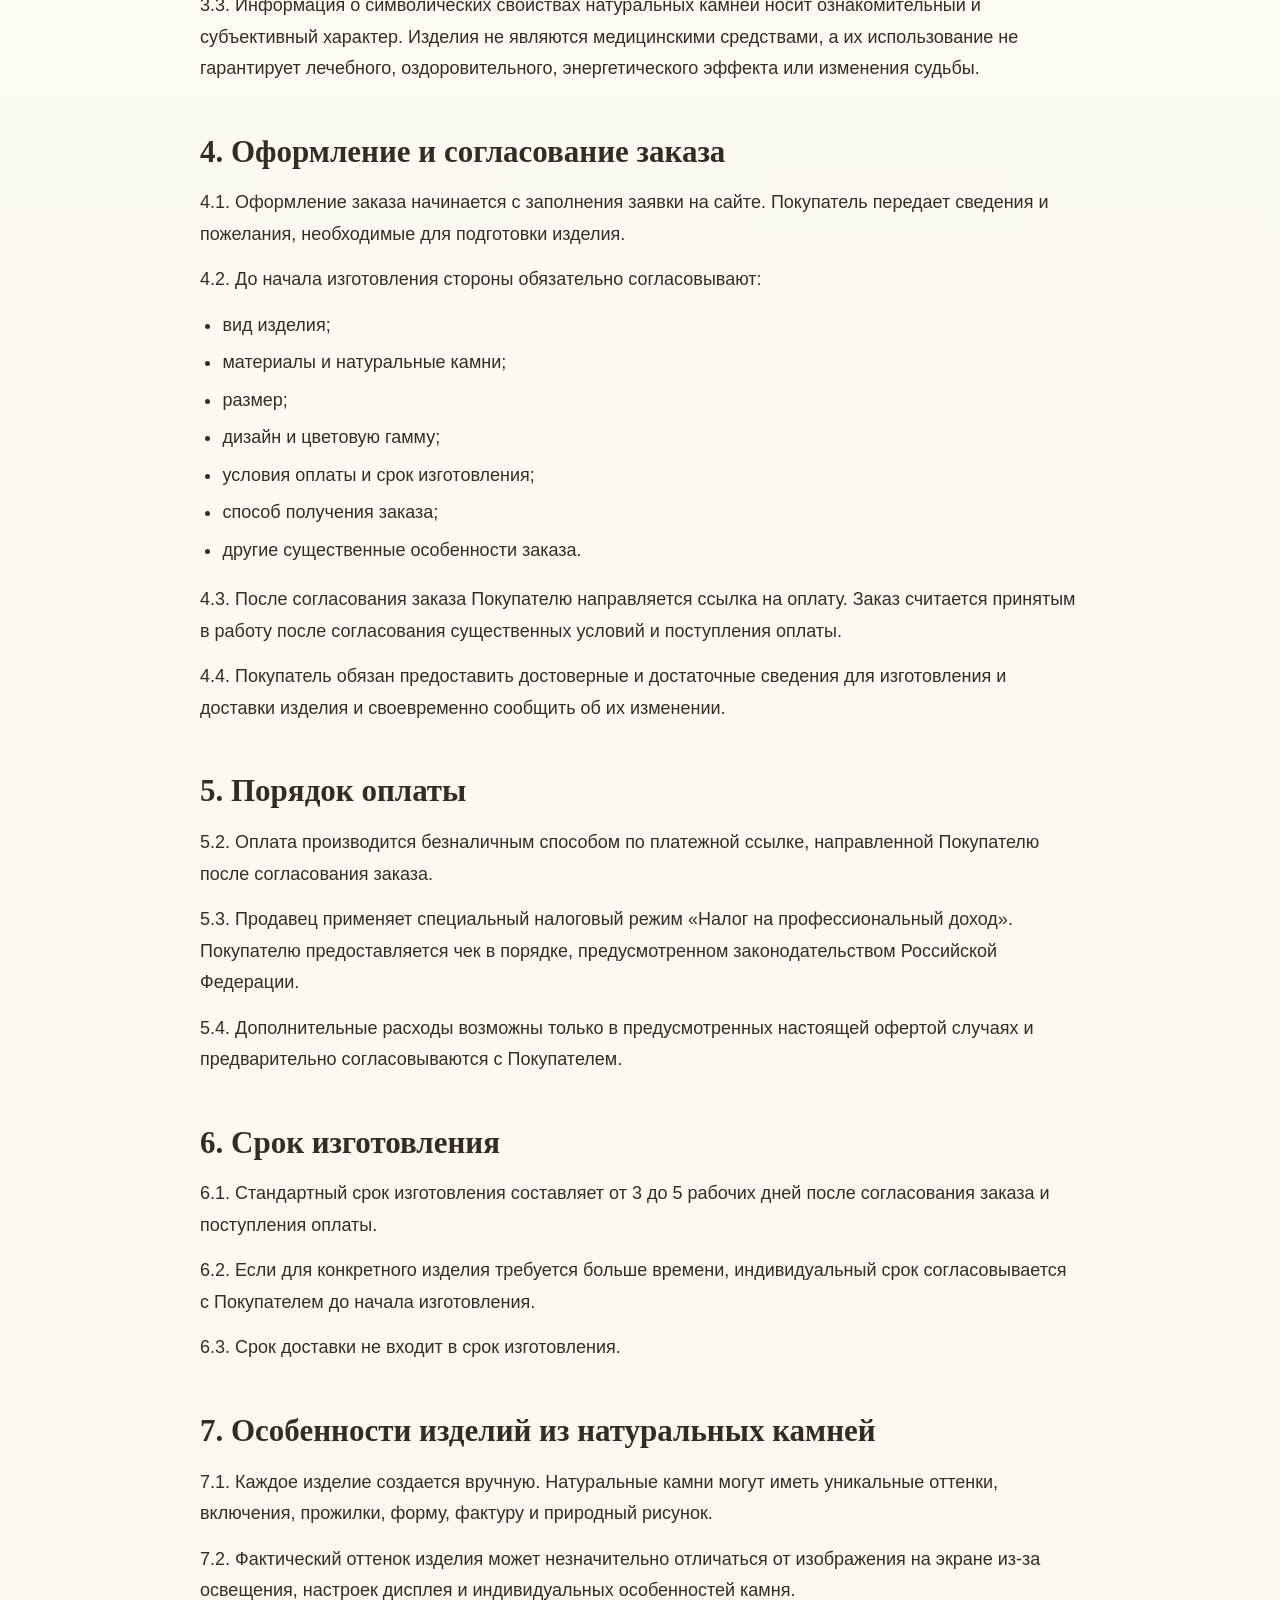
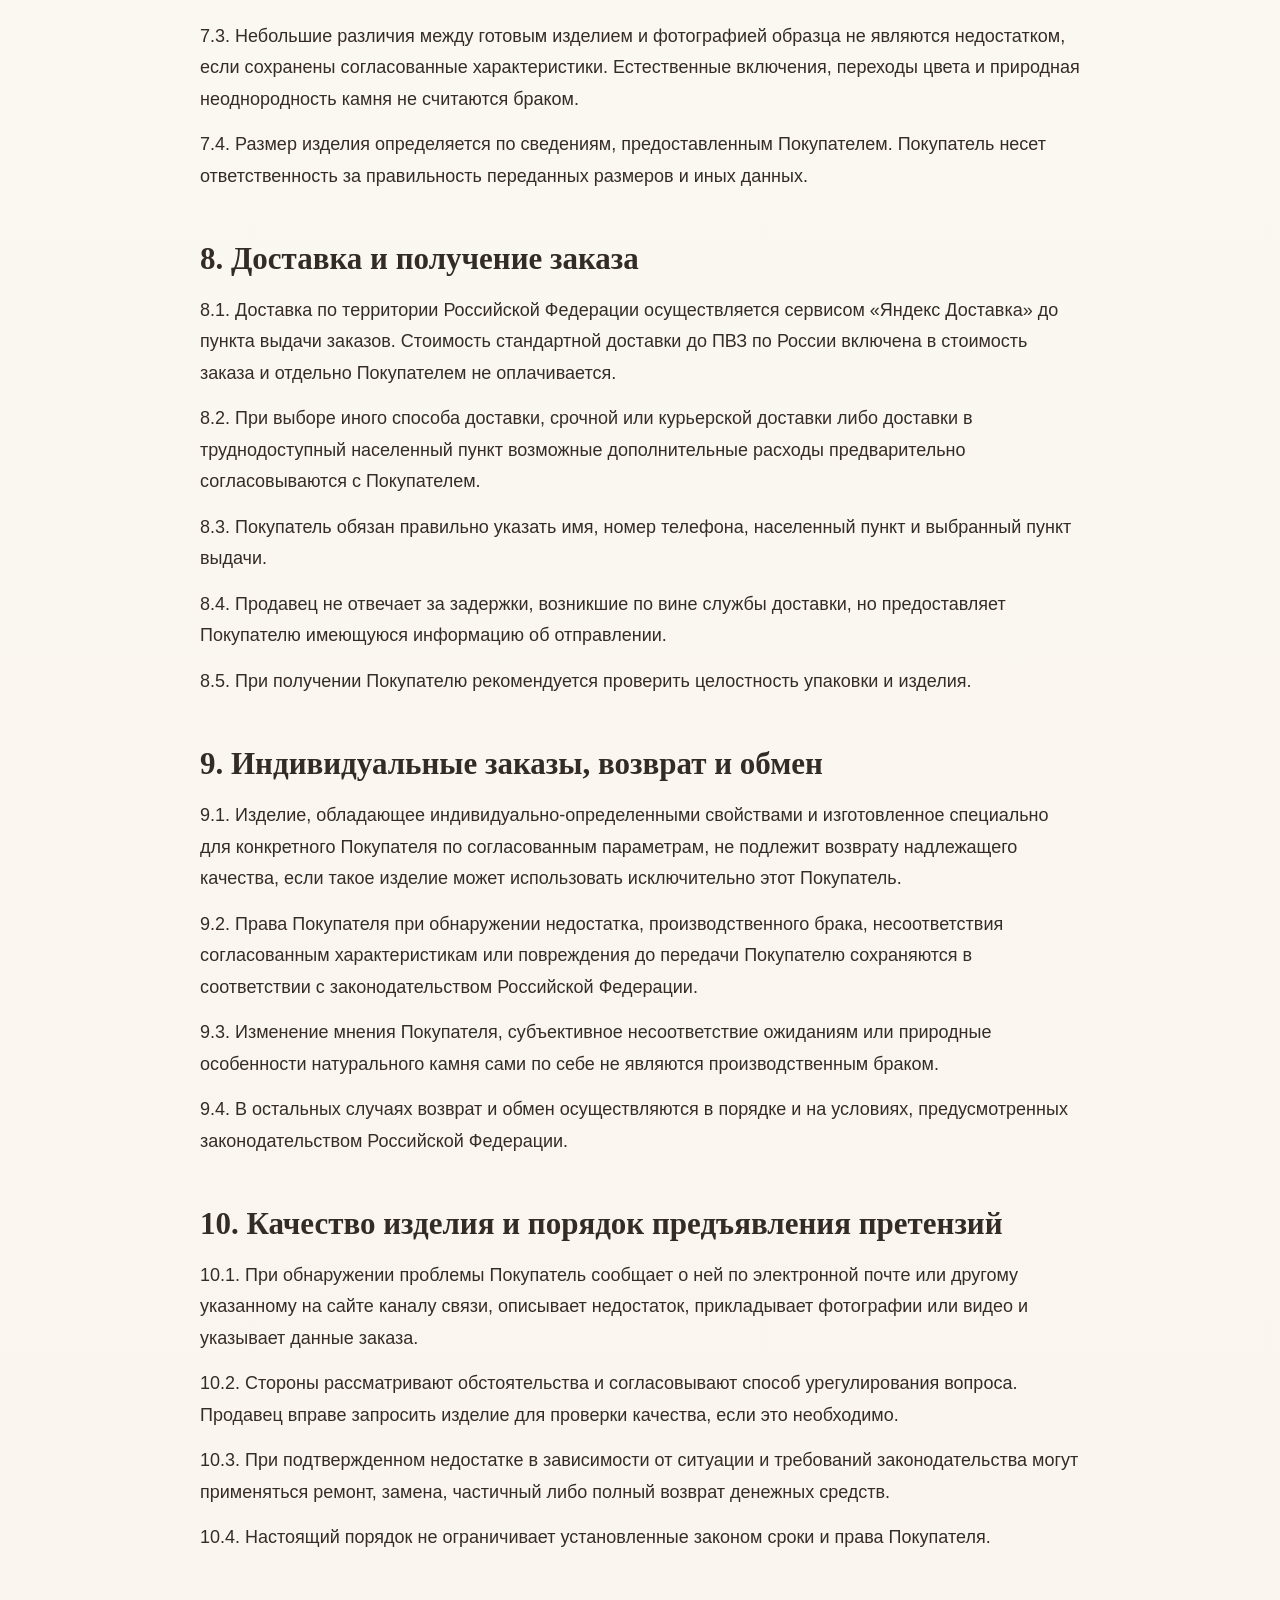
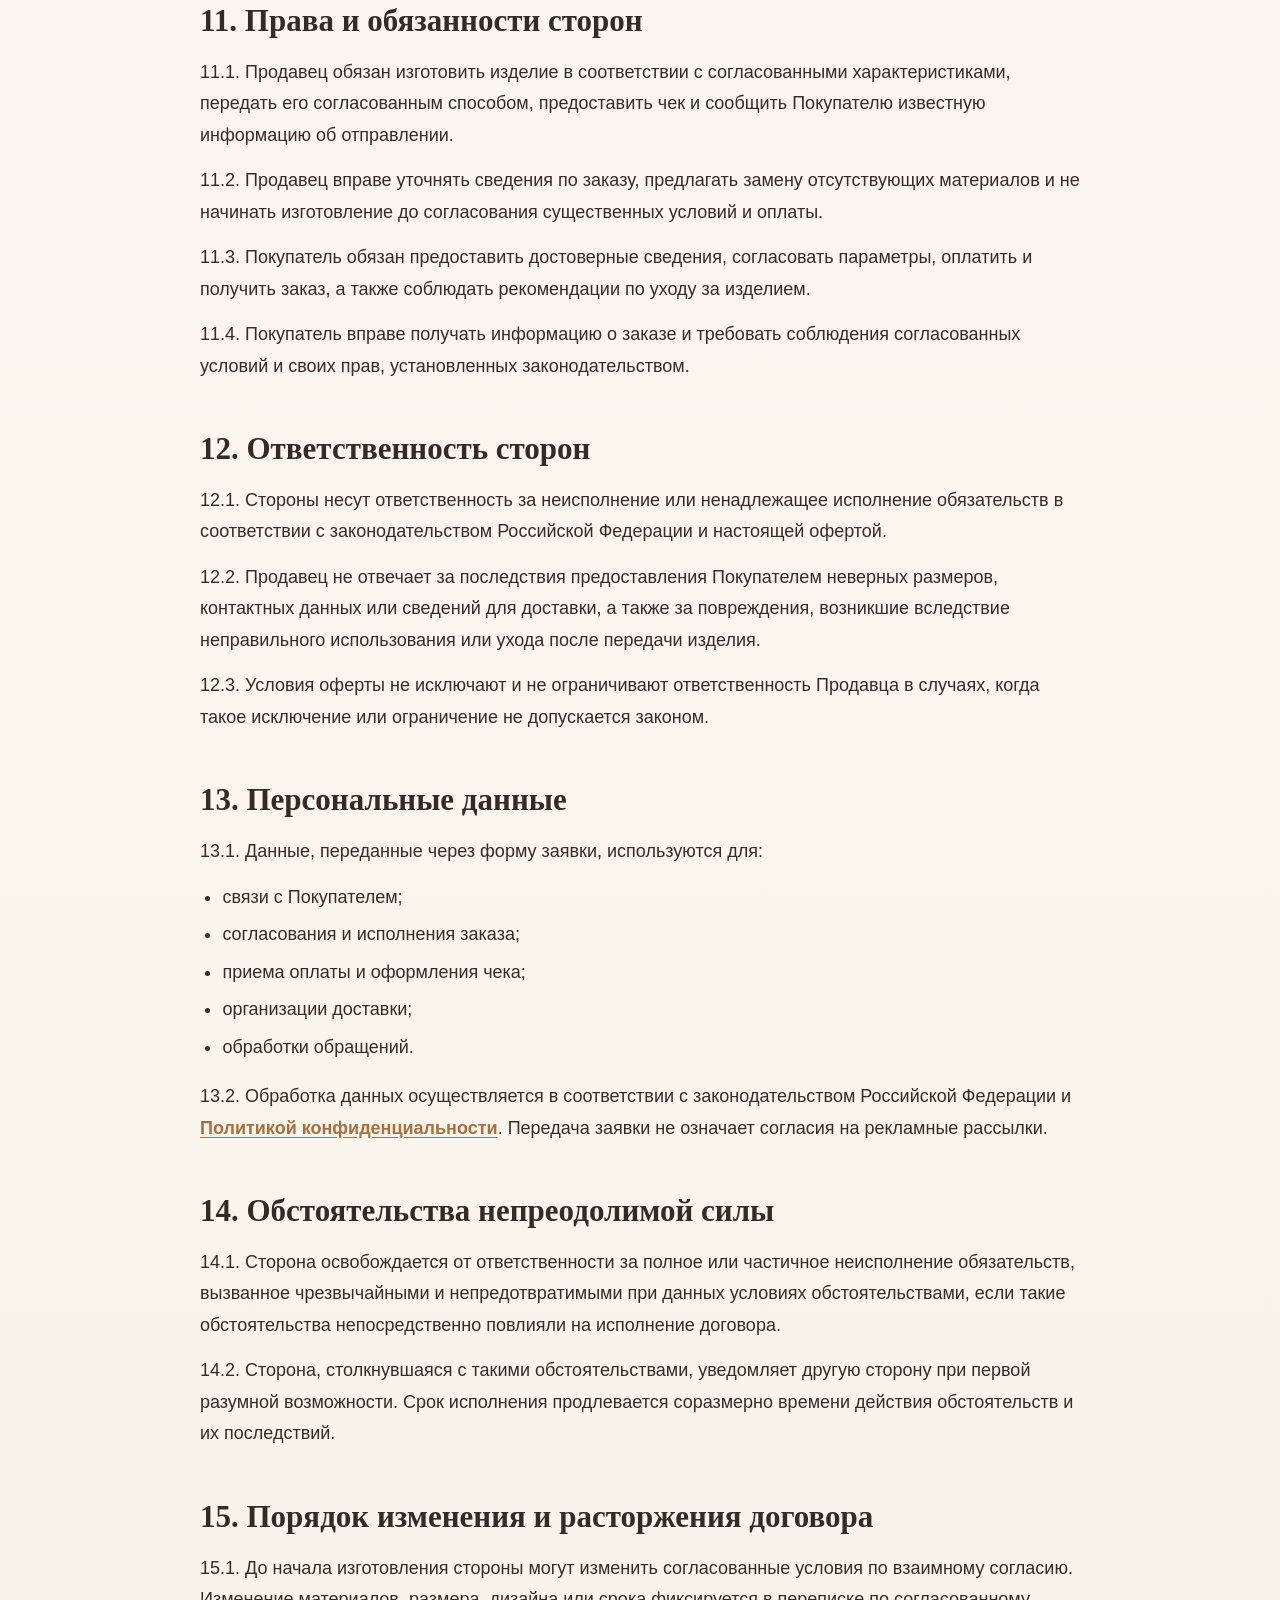
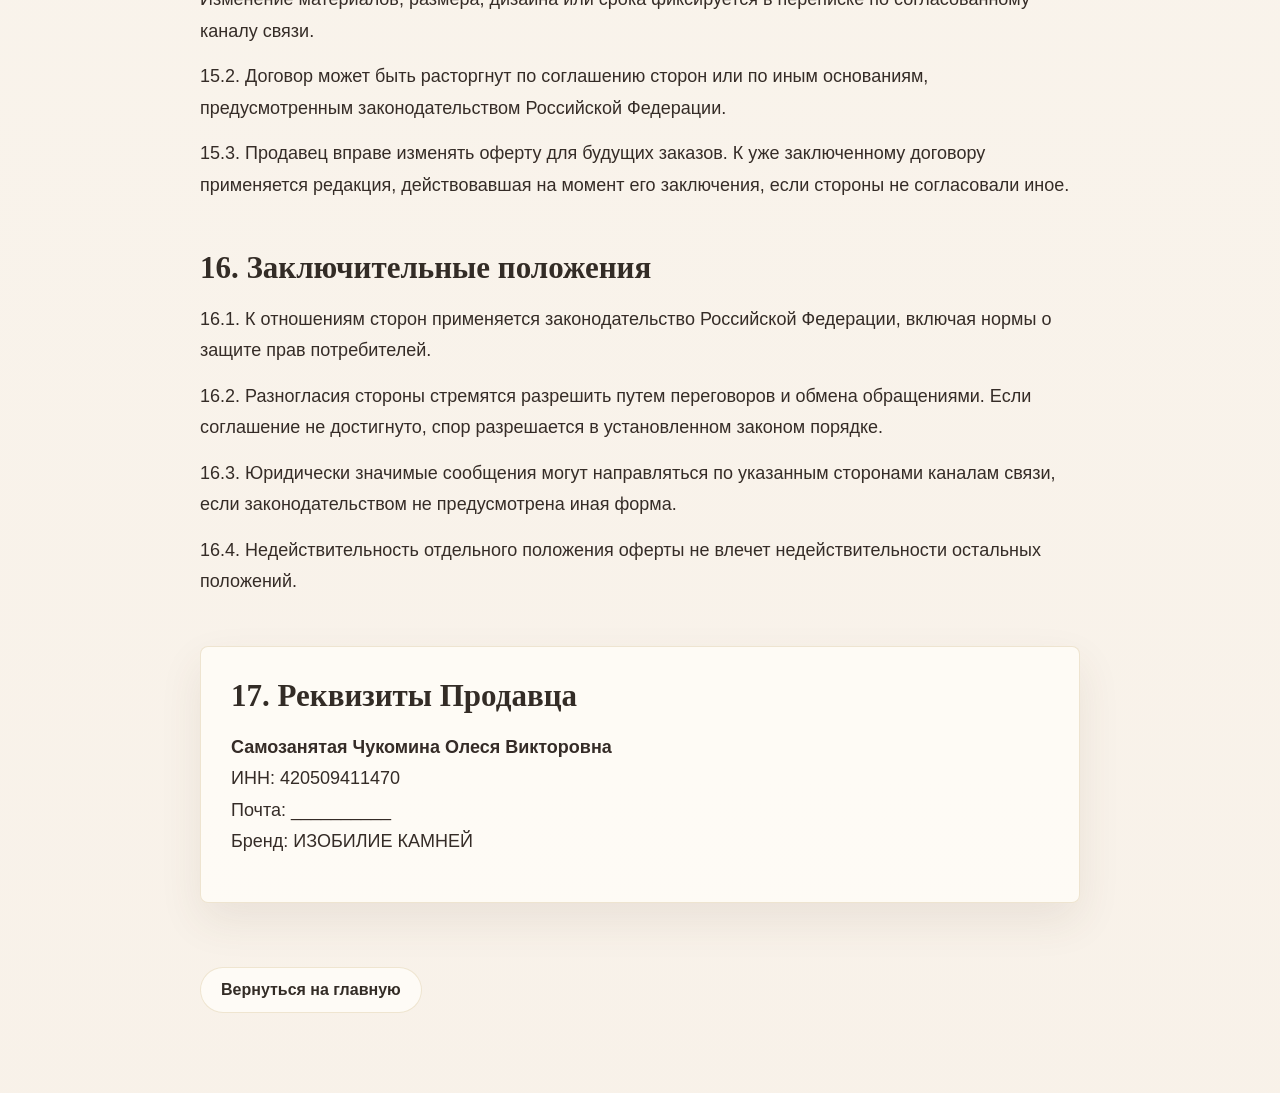
==== commit 87e23836: "Refine catalog, delivery, form help, and reveals" ====
--- a/offer.html
+++ b/offer.html
@@ -50,7 +50,7 @@
         <li>материалы и натуральные камни;</li>
         <li>размер;</li>
         <li>дизайн и цветовую гамму;</li>
-        <li>стоимость и срок изготовления;</li>
+        <li>условия оплаты и срок изготовления;</li>
         <li>способ получения заказа;</li>
         <li>другие существенные особенности заказа.</li>
       </ul>
@@ -59,8 +59,7 @@
     </section>
 
     <section class="offer-section" aria-labelledby="section-5">
-      <h2 id="section-5">5. Стоимость и порядок оплаты</h2>
-      <p>5.1. Стоимость определяется индивидуально и согласовывается с Покупателем до оплаты с учетом выбранных материалов, сложности работы и иных особенностей заказа.</p>
+      <h2 id="section-5">5. Порядок оплаты</h2>
       <p>5.2. Оплата производится безналичным способом по платежной ссылке, направленной Покупателю после согласования заказа.</p>
       <p>5.3. Продавец применяет специальный налоговый режим «Налог на профессиональный доход». Покупателю предоставляется чек в порядке, предусмотренном законодательством Российской Федерации.</p>
       <p>5.4. Дополнительные расходы возможны только в предусмотренных настоящей офертой случаях и предварительно согласовываются с Покупателем.</p>
@@ -102,7 +101,7 @@
       <h2 id="section-10">10. Качество изделия и порядок предъявления претензий</h2>
       <p>10.1. При обнаружении проблемы Покупатель сообщает о ней по электронной почте или другому указанному на сайте каналу связи, описывает недостаток, прикладывает фотографии или видео и указывает данные заказа.</p>
       <p>10.2. Стороны рассматривают обстоятельства и согласовывают способ урегулирования вопроса. Продавец вправе запросить изделие для проверки качества, если это необходимо.</p>
-      <p>10.3. При подтвержденном недостатке в зависимости от ситуации и требований законодательства могут применяться ремонт, замена, соразмерное уменьшение стоимости либо возврат денежных средств.</p>
+      <p>10.3. При подтвержденном недостатке в зависимости от ситуации и требований законодательства могут применяться ремонт, замена, частичный либо полный возврат денежных средств.</p>
       <p>10.4. Настоящий порядок не ограничивает установленные законом сроки и права Покупателя.</p>
     </section>
 
@@ -142,7 +141,7 @@
 
     <section class="offer-section" aria-labelledby="section-15">
       <h2 id="section-15">15. Порядок изменения и расторжения договора</h2>
-      <p>15.1. До начала изготовления стороны могут изменить согласованные условия по взаимному согласию. Изменение материалов, размера, дизайна, стоимости или срока фиксируется в переписке по согласованному каналу связи.</p>
+      <p>15.1. До начала изготовления стороны могут изменить согласованные условия по взаимному согласию. Изменение материалов, размера, дизайна или срока фиксируется в переписке по согласованному каналу связи.</p>
       <p>15.2. Договор может быть расторгнут по соглашению сторон или по иным основаниям, предусмотренным законодательством Российской Федерации.</p>
       <p>15.3. Продавец вправе изменять оферту для будущих заказов. К уже заключенному договору применяется редакция, действовавшая на момент его заключения, если стороны не согласовали иное.</p>
     </section>
--- a/styles.css
+++ b/styles.css
@@ -1511,10 +1511,71 @@
   grid-column: 1 / -1;
 }
 
-.form-field span {
+.form-field > span,
+.form-label-row label {
   color: var(--ink);
   font-size: 14px;
   font-weight: 700;
+}
+
+.form-label-row {
+  position: relative;
+  display: flex;
+  align-items: center;
+  gap: 7px;
+  min-width: 0;
+}
+
+.form-label-row label {
+  min-width: 0;
+  line-height: 1.35;
+}
+
+.field-help {
+  display: inline-grid;
+  width: 20px;
+  height: 20px;
+  flex: 0 0 20px;
+  place-items: center;
+  border: 1px solid rgba(153, 112, 49, 0.48);
+  border-radius: 50%;
+  padding: 0;
+  background: rgba(255, 250, 243, 0.94);
+  color: var(--gold-dark);
+  font: 700 13px/1 Arial, sans-serif;
+  cursor: pointer;
+}
+
+.field-help:hover,
+.field-help:focus-visible,
+.field-help[aria-expanded="true"] {
+  border-color: var(--gold);
+  background: var(--gold-soft);
+  outline: none;
+  box-shadow: 0 0 0 3px rgba(234, 214, 168, 0.28);
+}
+
+.field-tooltip {
+  position: absolute;
+  z-index: 12;
+  top: calc(100% + 8px);
+  left: 0;
+  width: min(300px, calc(100vw - 32px));
+  max-width: calc(100vw - 32px);
+  translate: var(--tooltip-shift, 0) 0;
+  border: 1px solid rgba(184, 145, 73, 0.32);
+  border-radius: 10px;
+  padding: 11px 13px;
+  background: #fffdf9;
+  box-shadow: 0 10px 28px rgba(88, 65, 42, 0.17);
+  color: var(--ink);
+  font-size: 13px;
+  font-weight: 400;
+  line-height: 1.45;
+}
+
+.field-tooltip[hidden] {
+  display: none;
 }
 
 .form-field input,
@@ -1881,14 +1942,14 @@
   }
 }
 
-.reveal-on-scroll {
+.animations-ready .reveal-on-scroll {
   opacity: 0;
-  transform: translateY(20px);
+  transform: translateY(24px);
   transition: opacity 620ms ease, transform 620ms ease;
   transition-delay: var(--reveal-delay, 0ms);
 }
 
-.reveal-on-scroll.is-visible {
+.animations-ready .reveal-on-scroll.is-visible {
   opacity: 1;
   transform: translateY(0);
 }
@@ -1924,7 +1985,7 @@
     scroll-behavior: auto !important;
   }
 
-  .reveal-on-scroll {
+  .animations-ready .reveal-on-scroll {
     opacity: 1 !important;
     transform: none !important;
   }
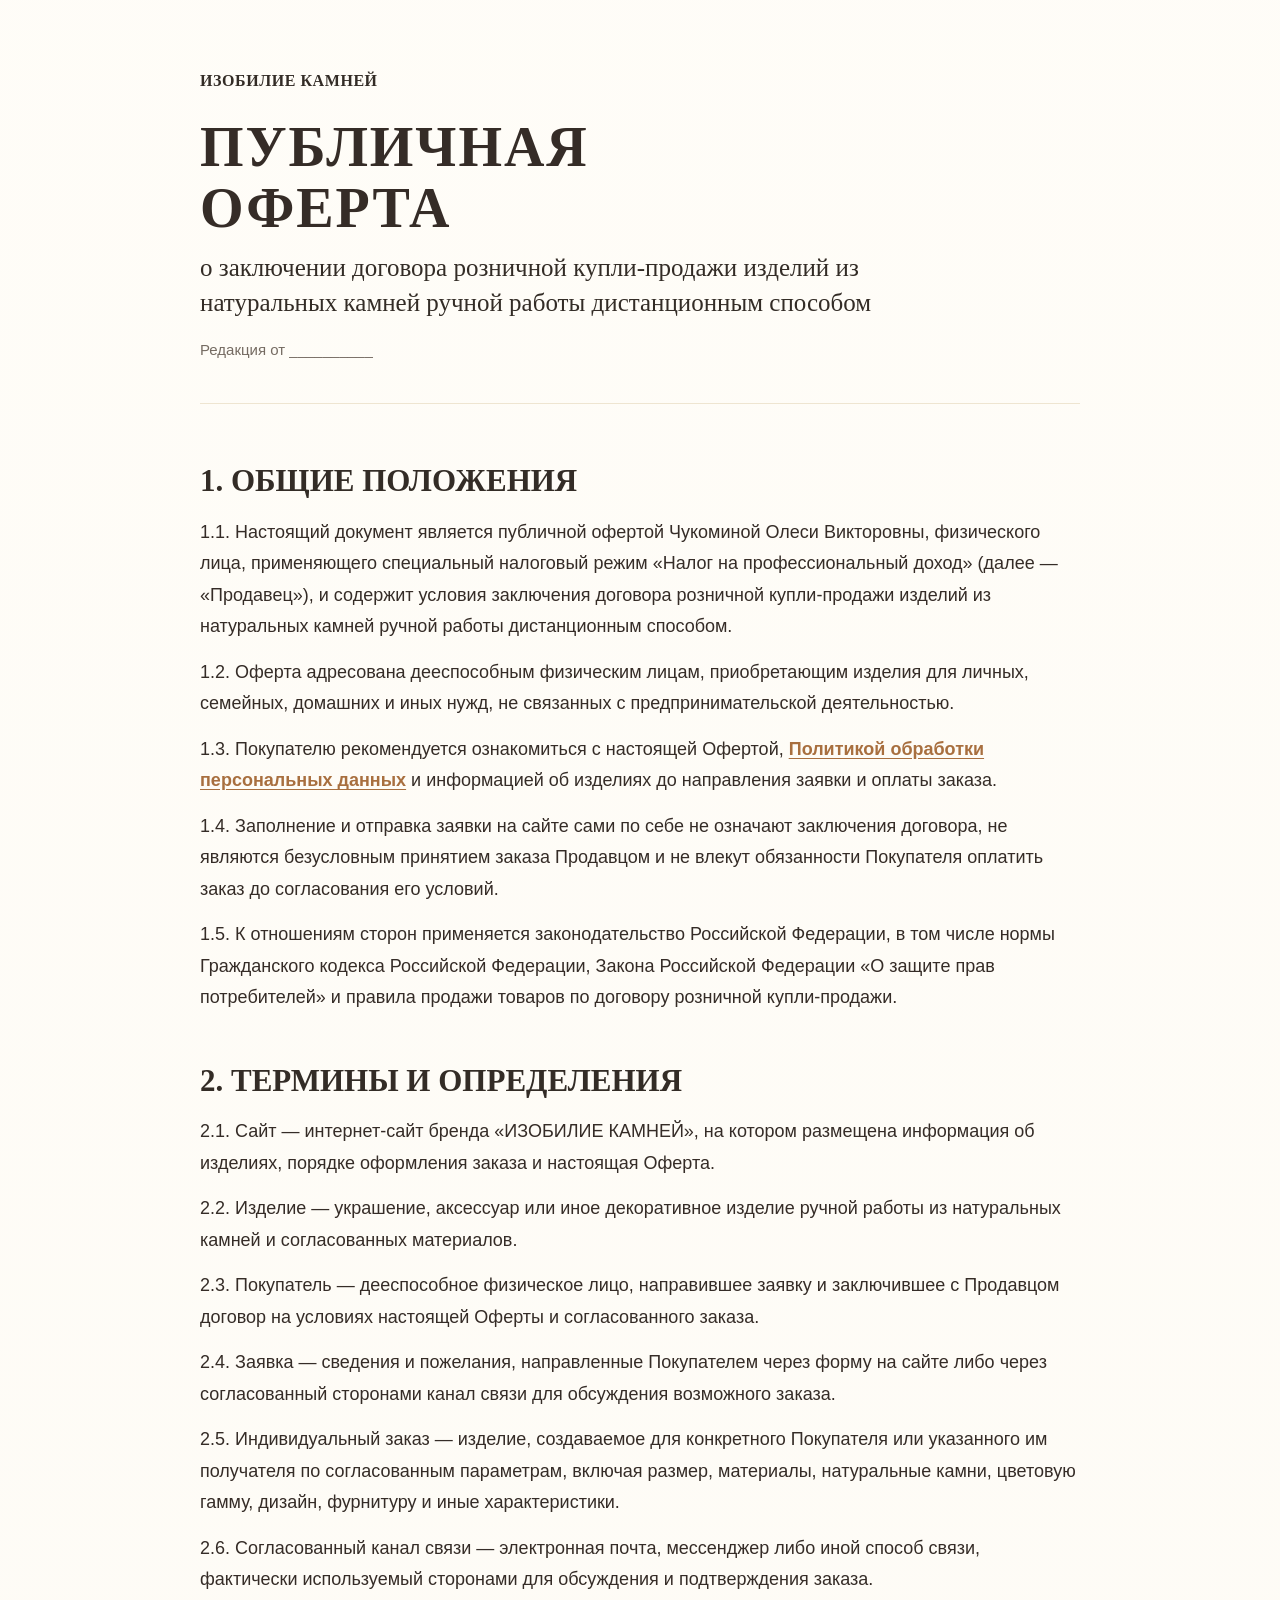
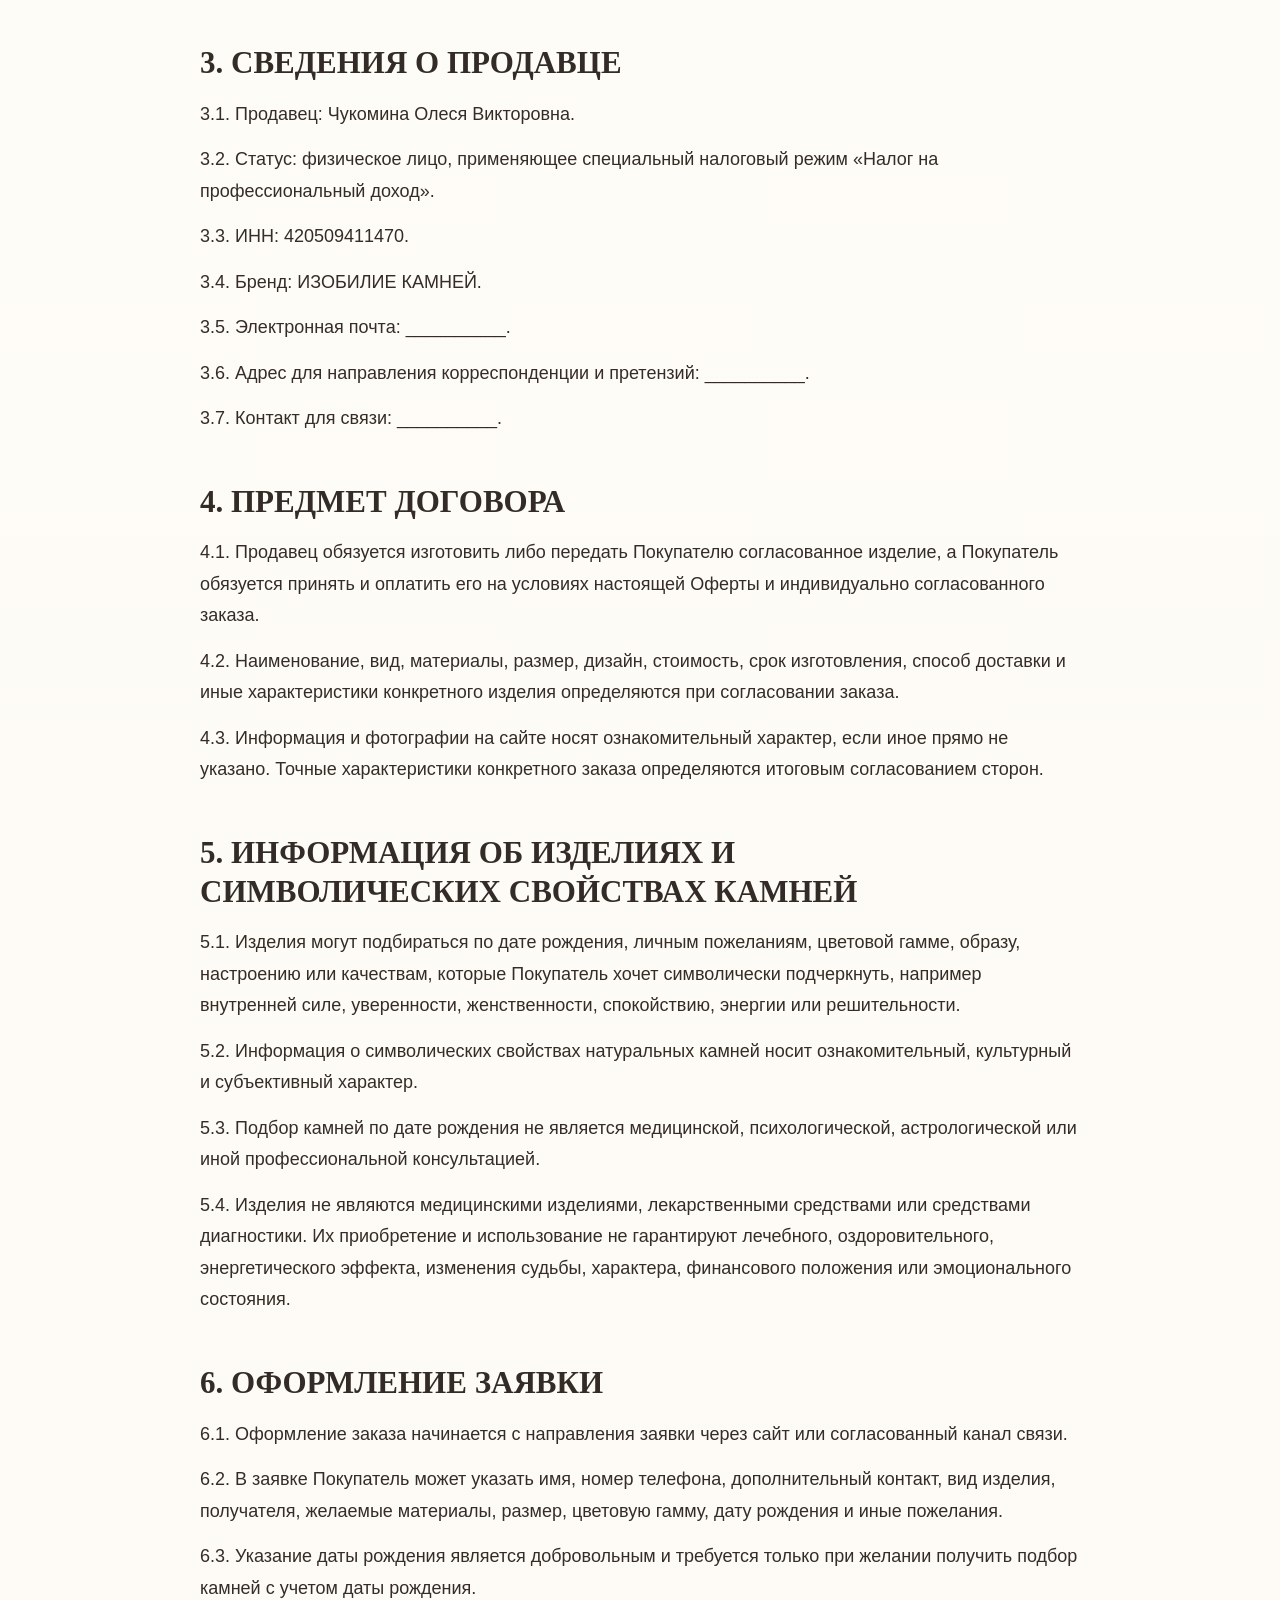
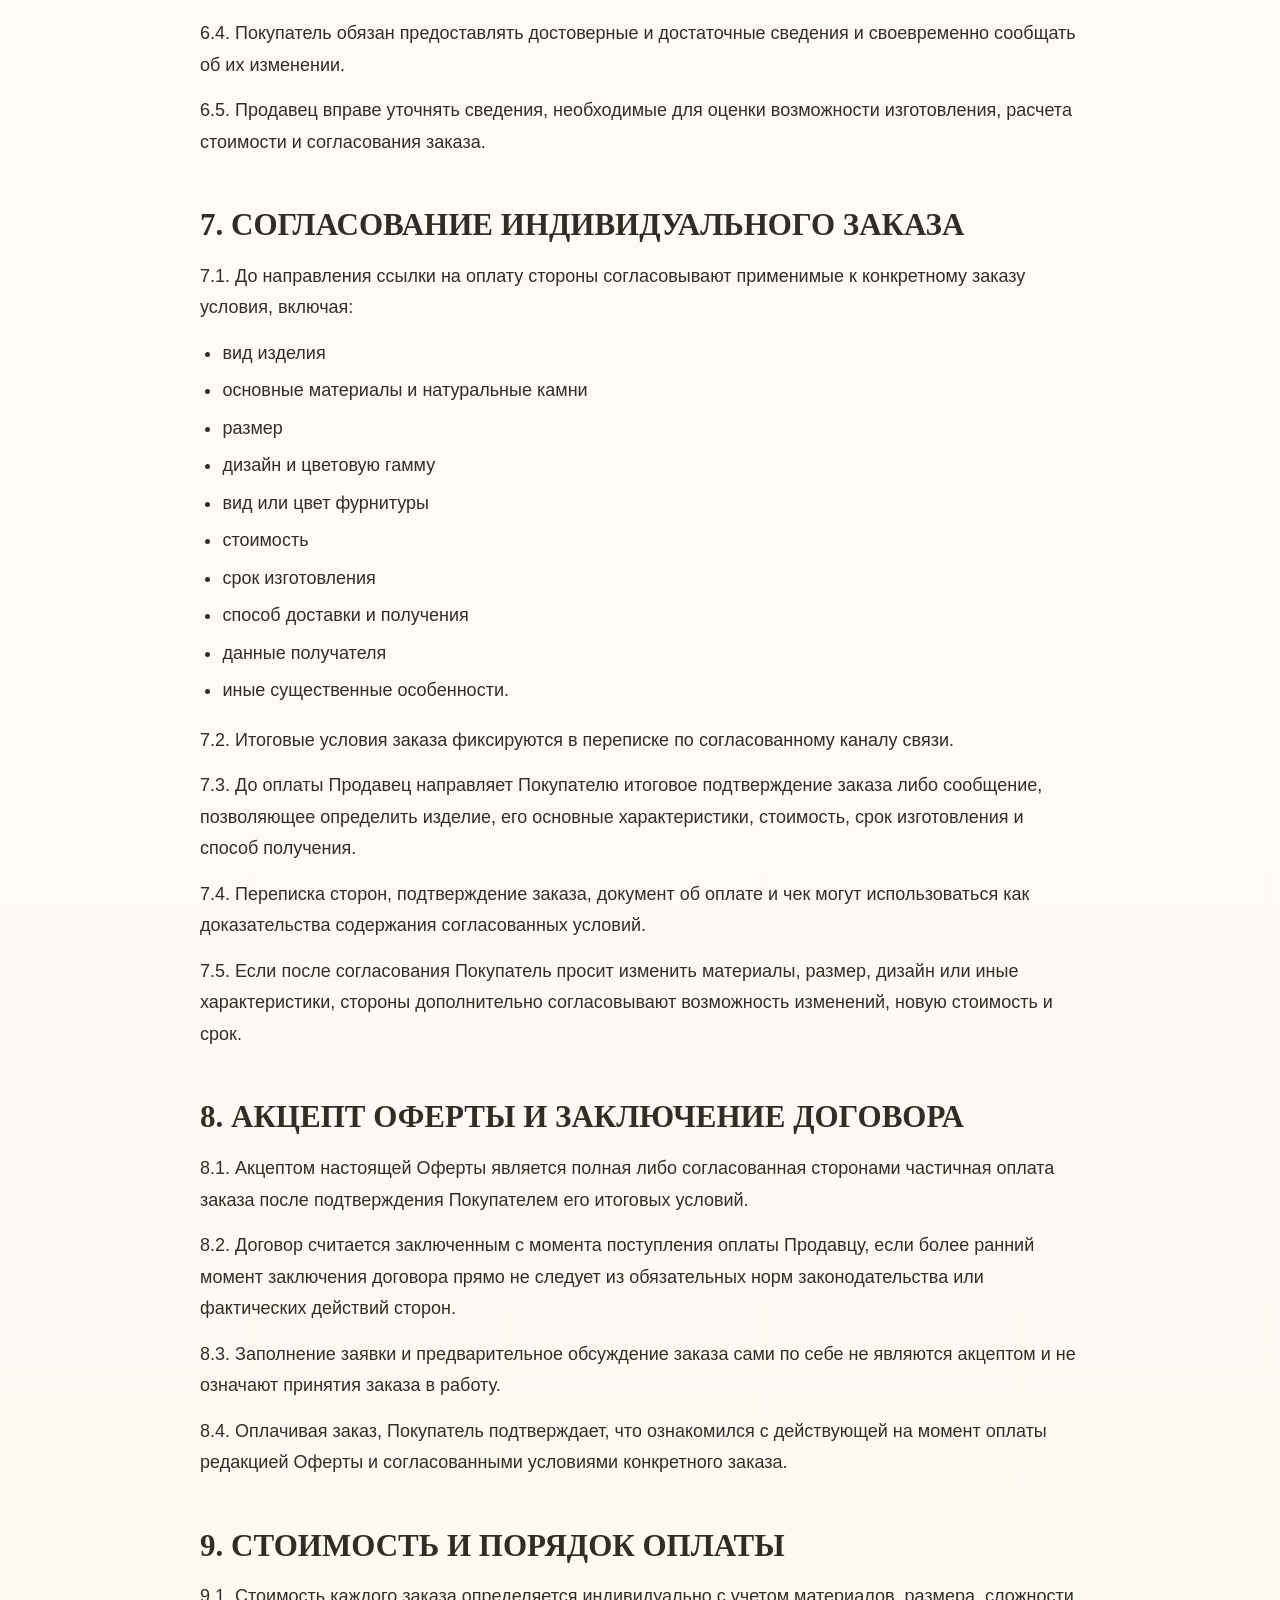
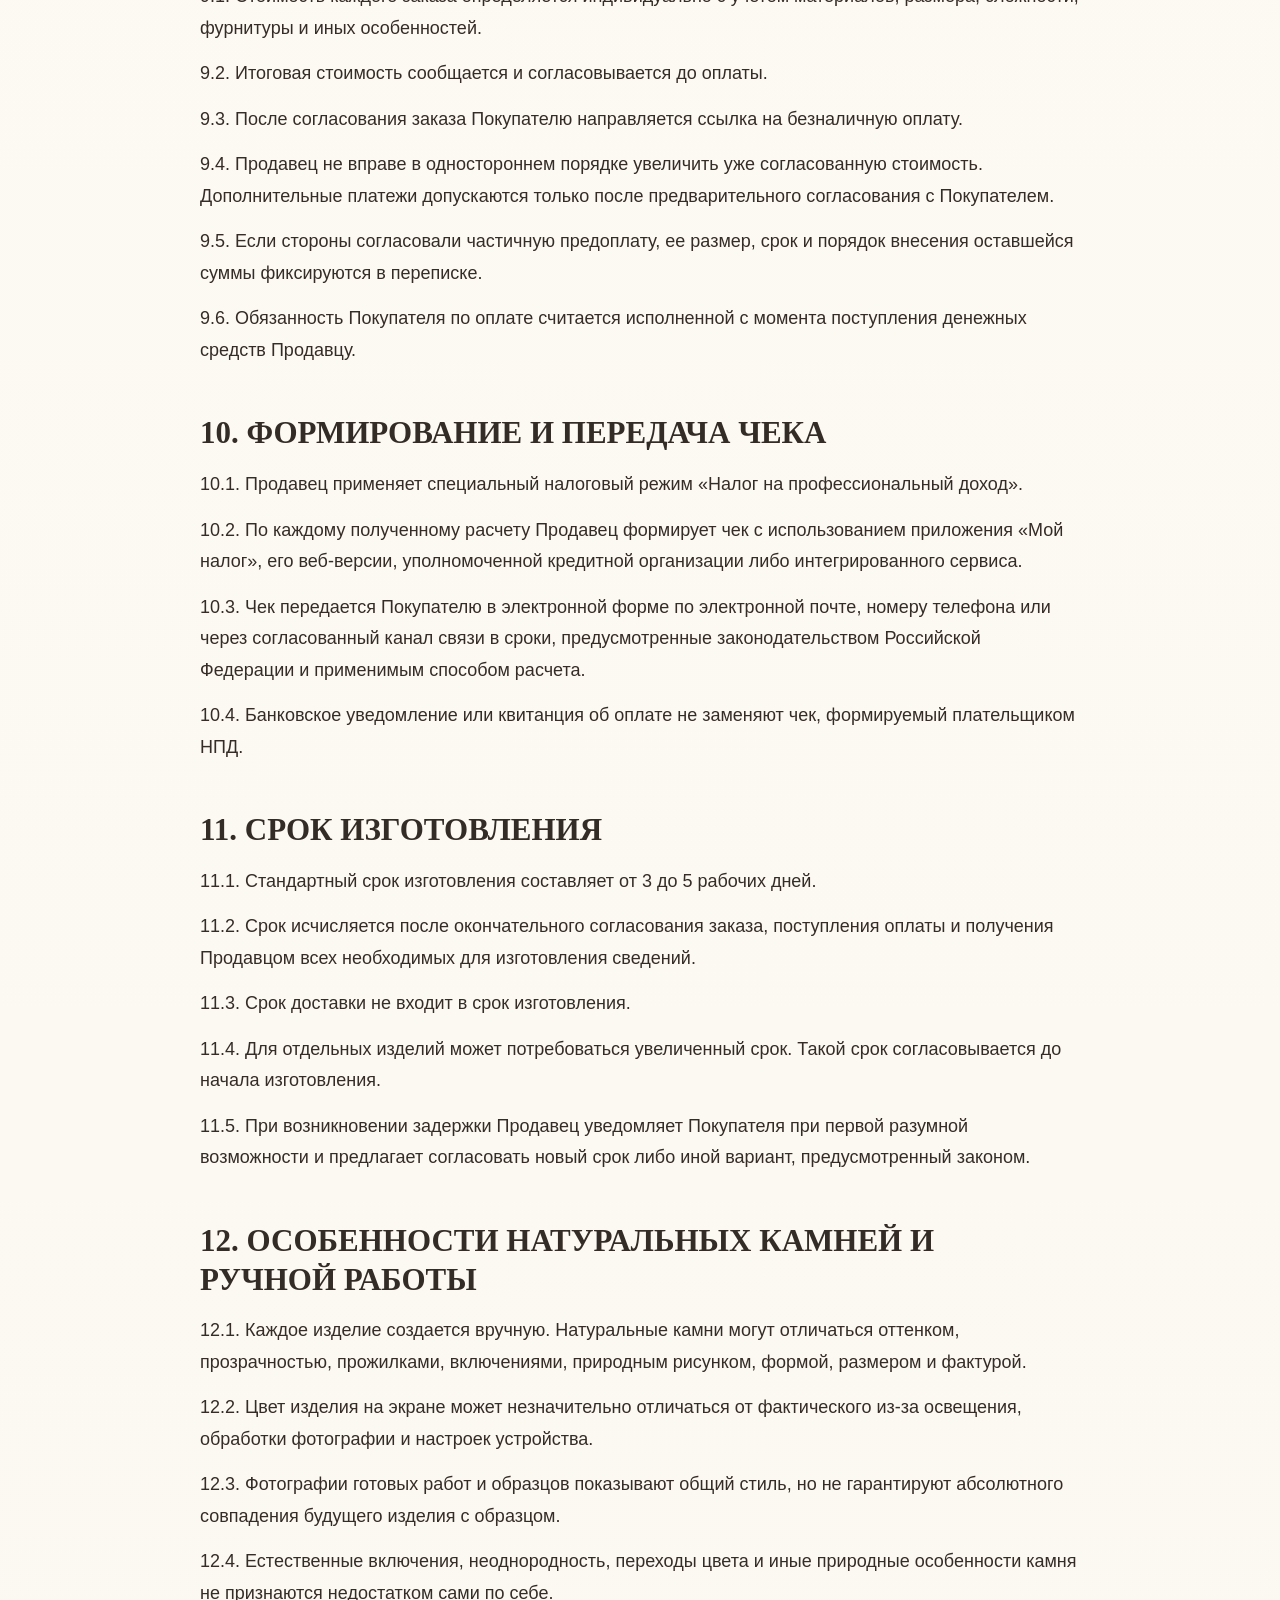
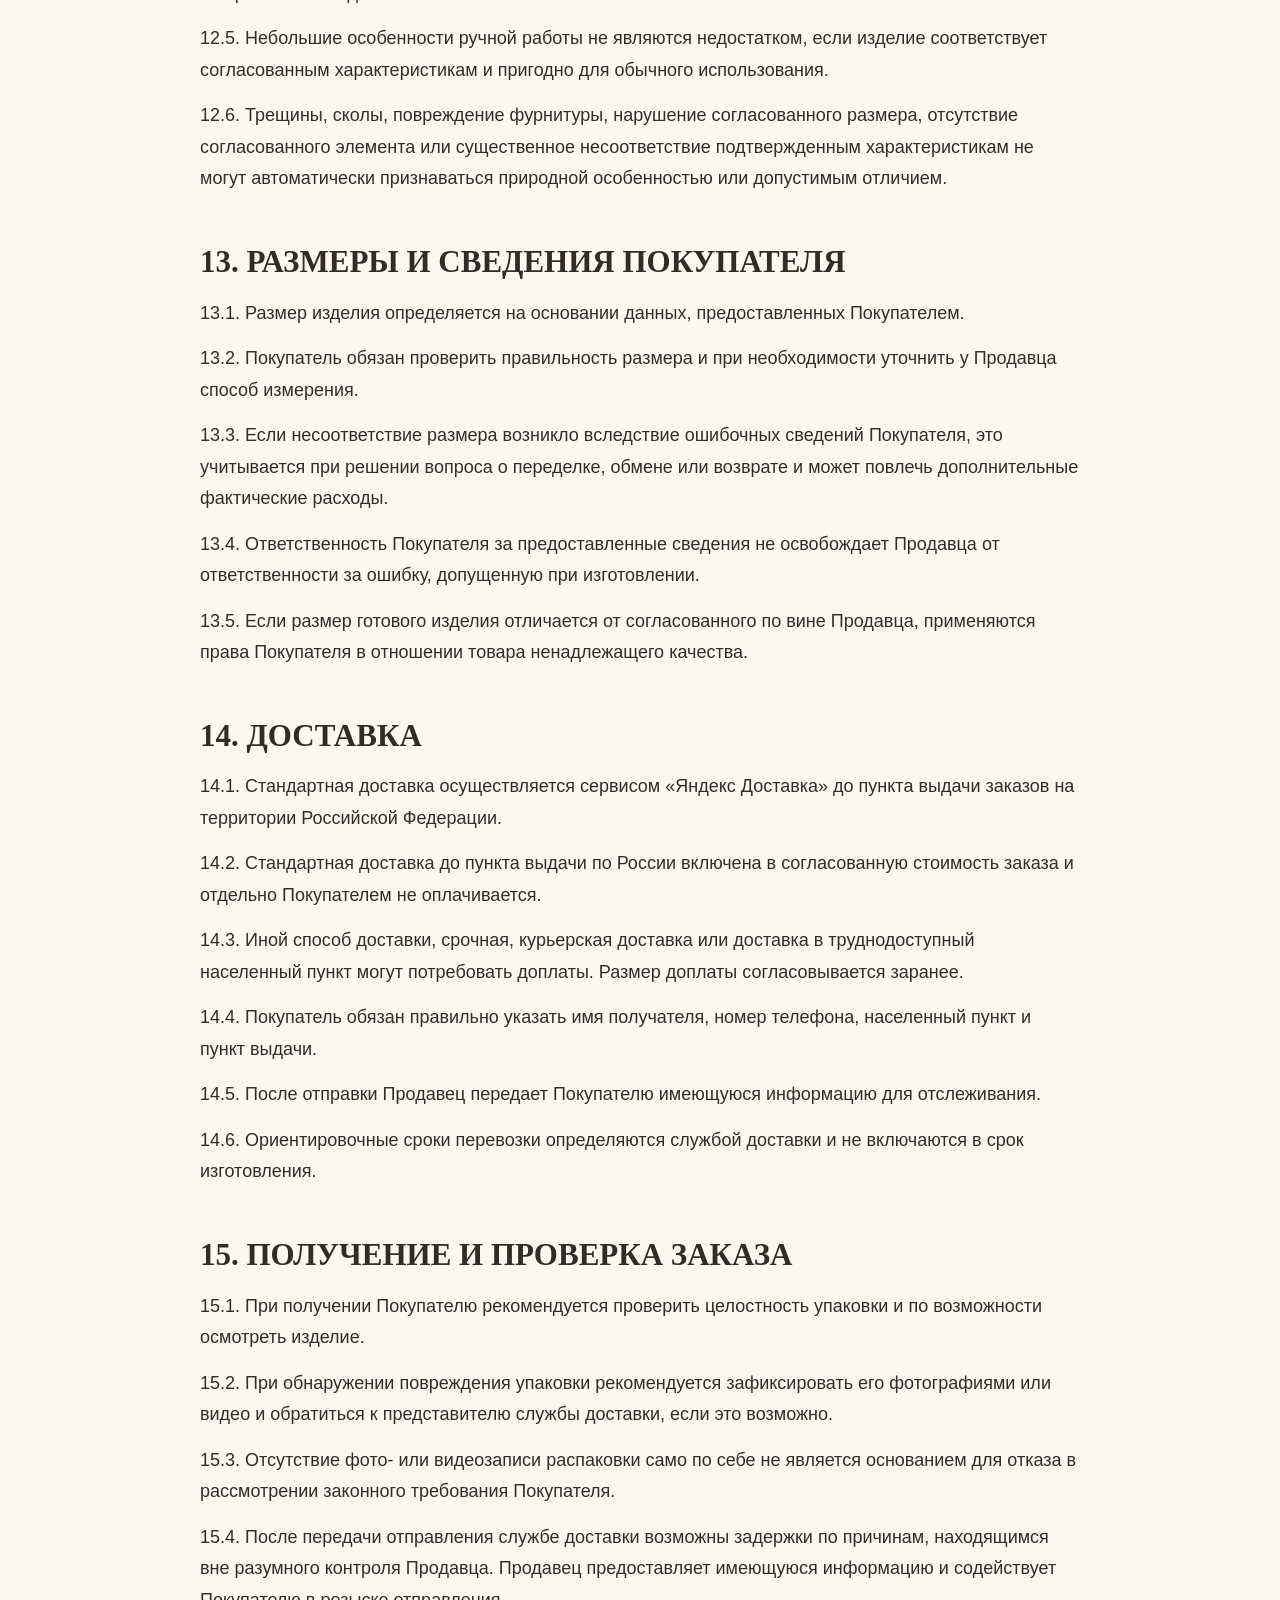
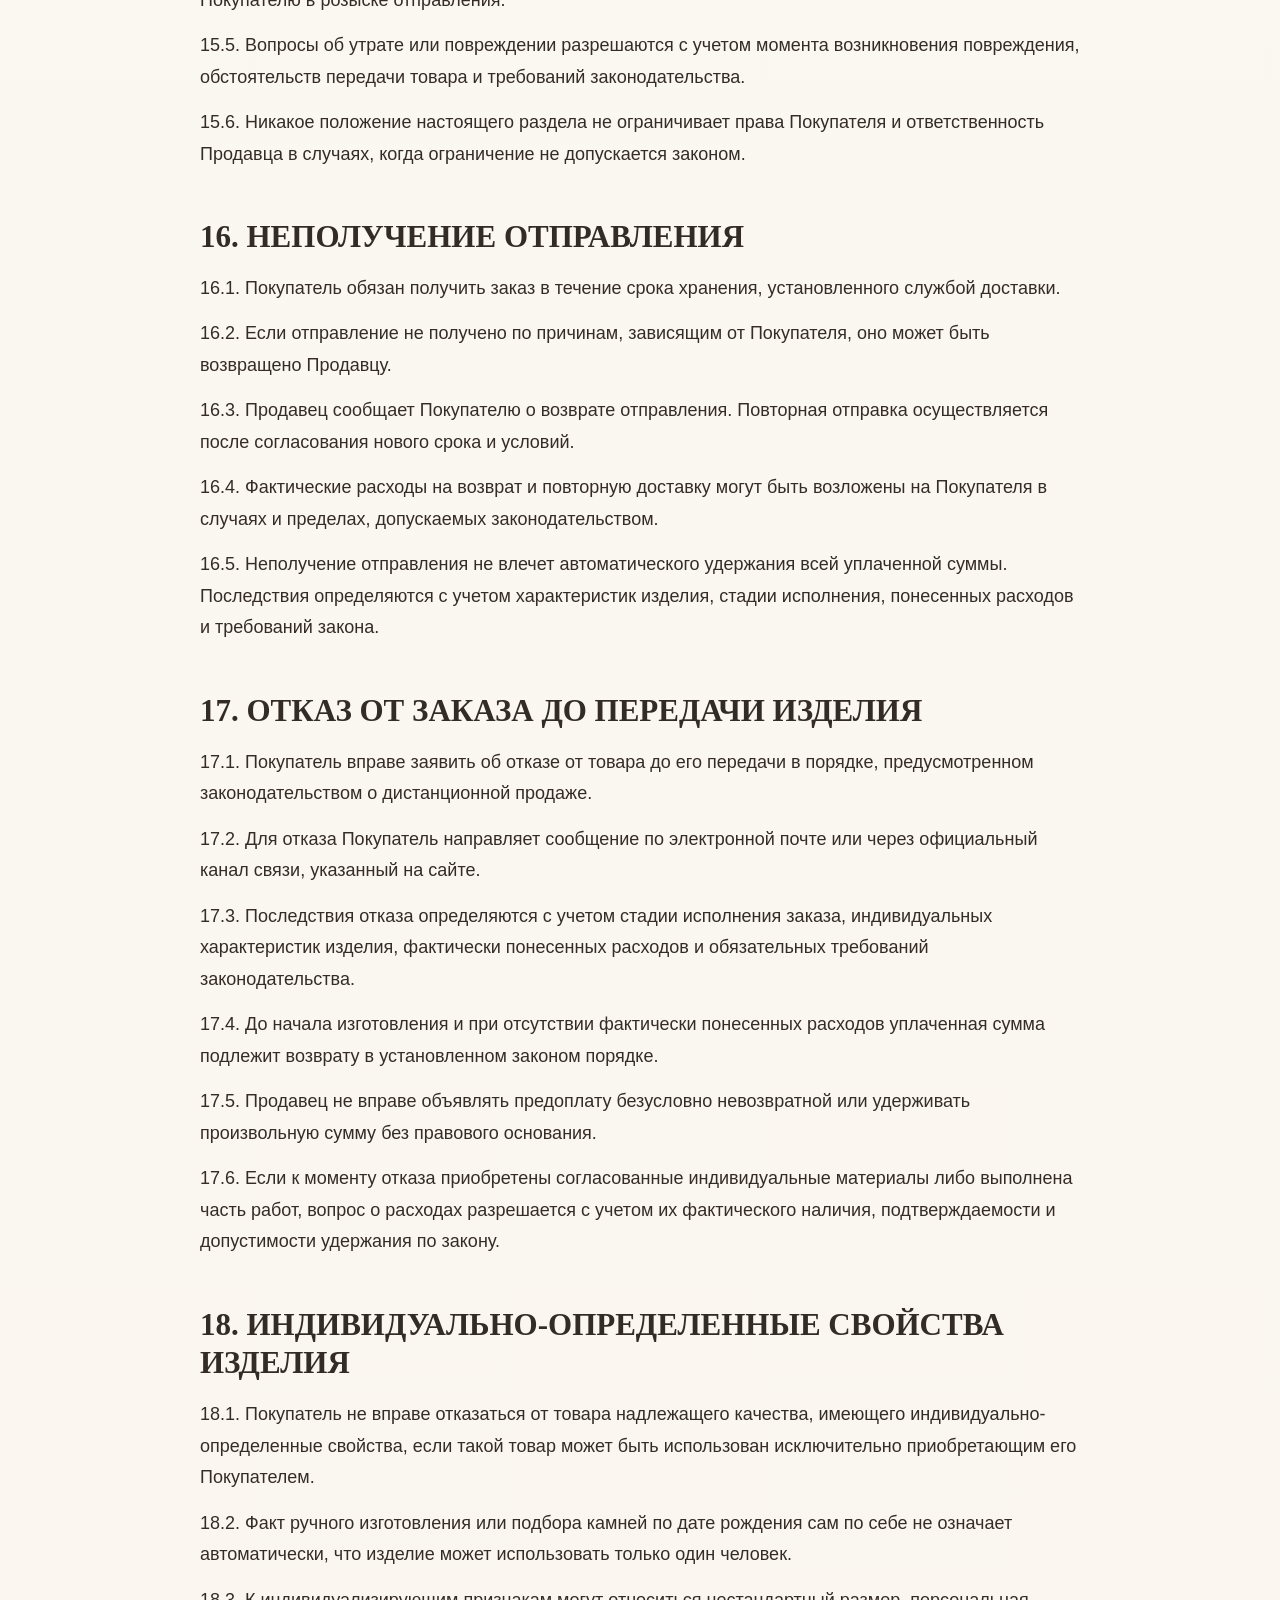
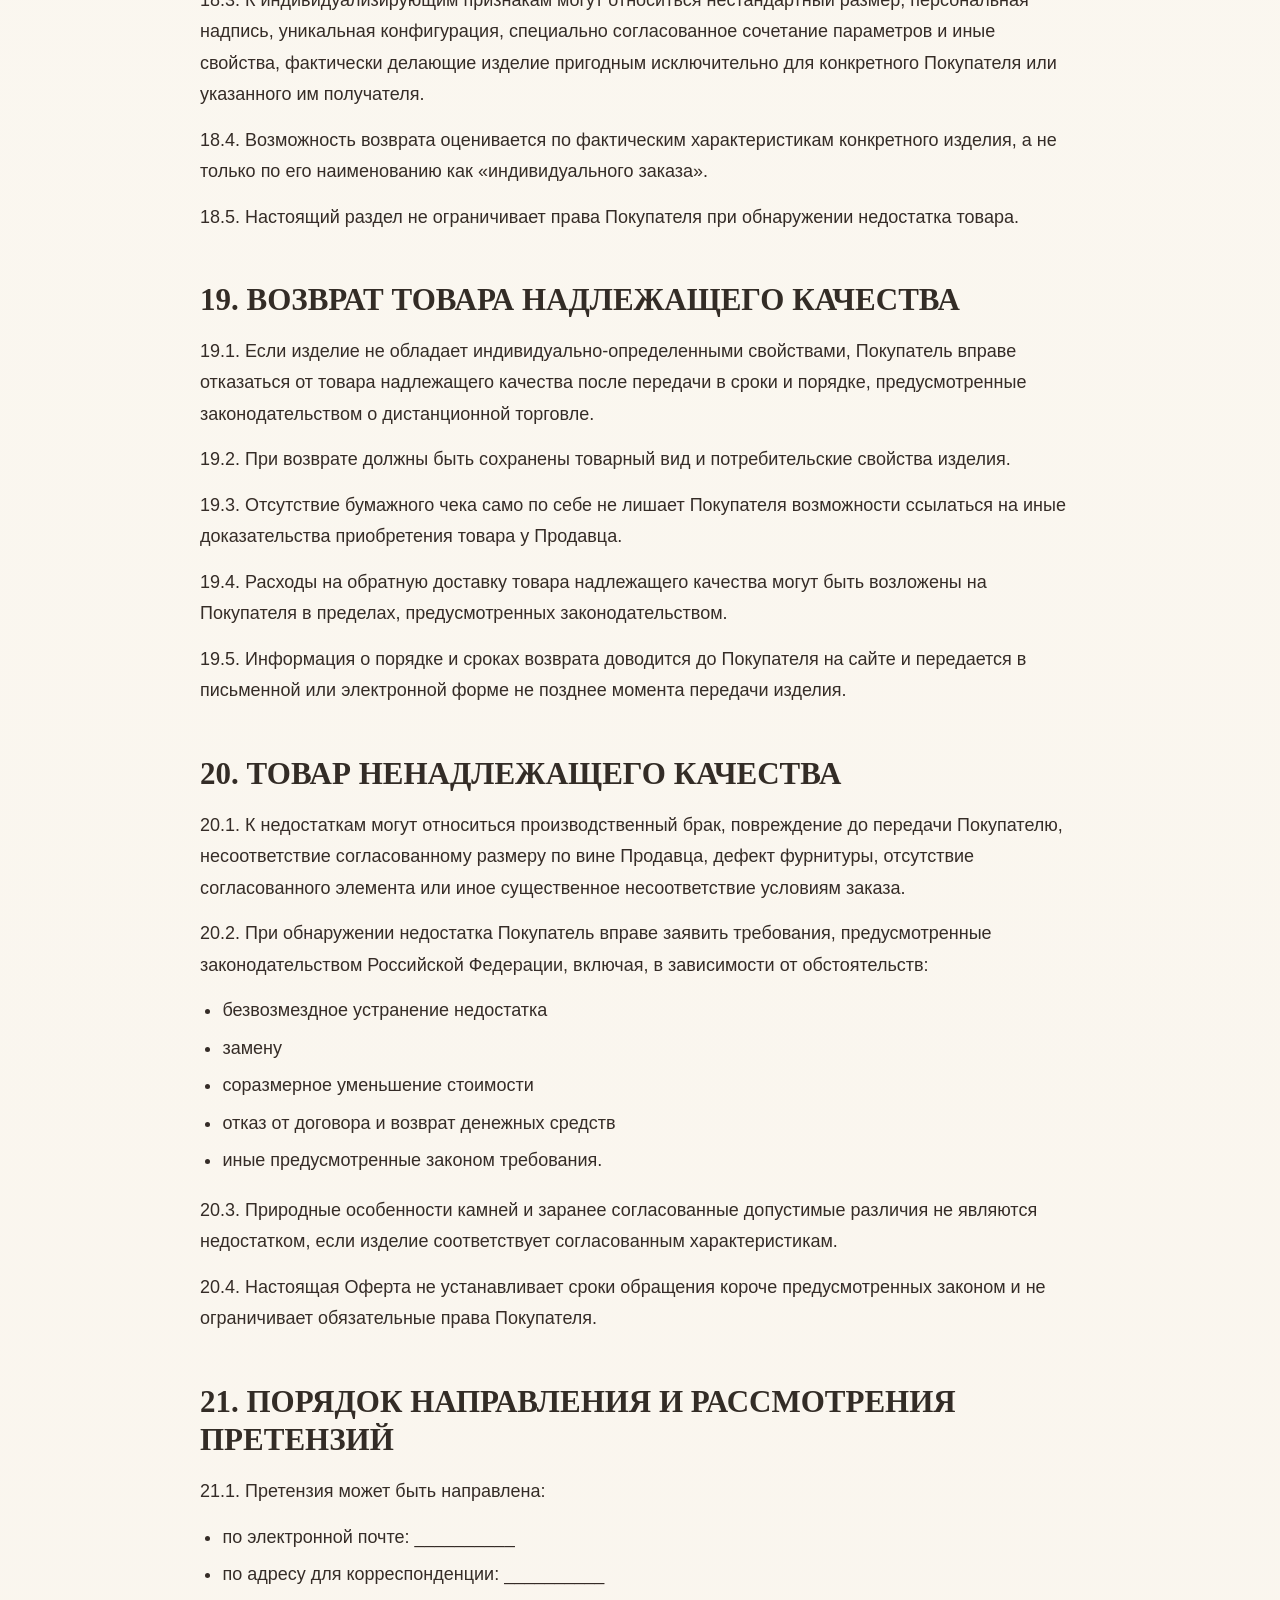
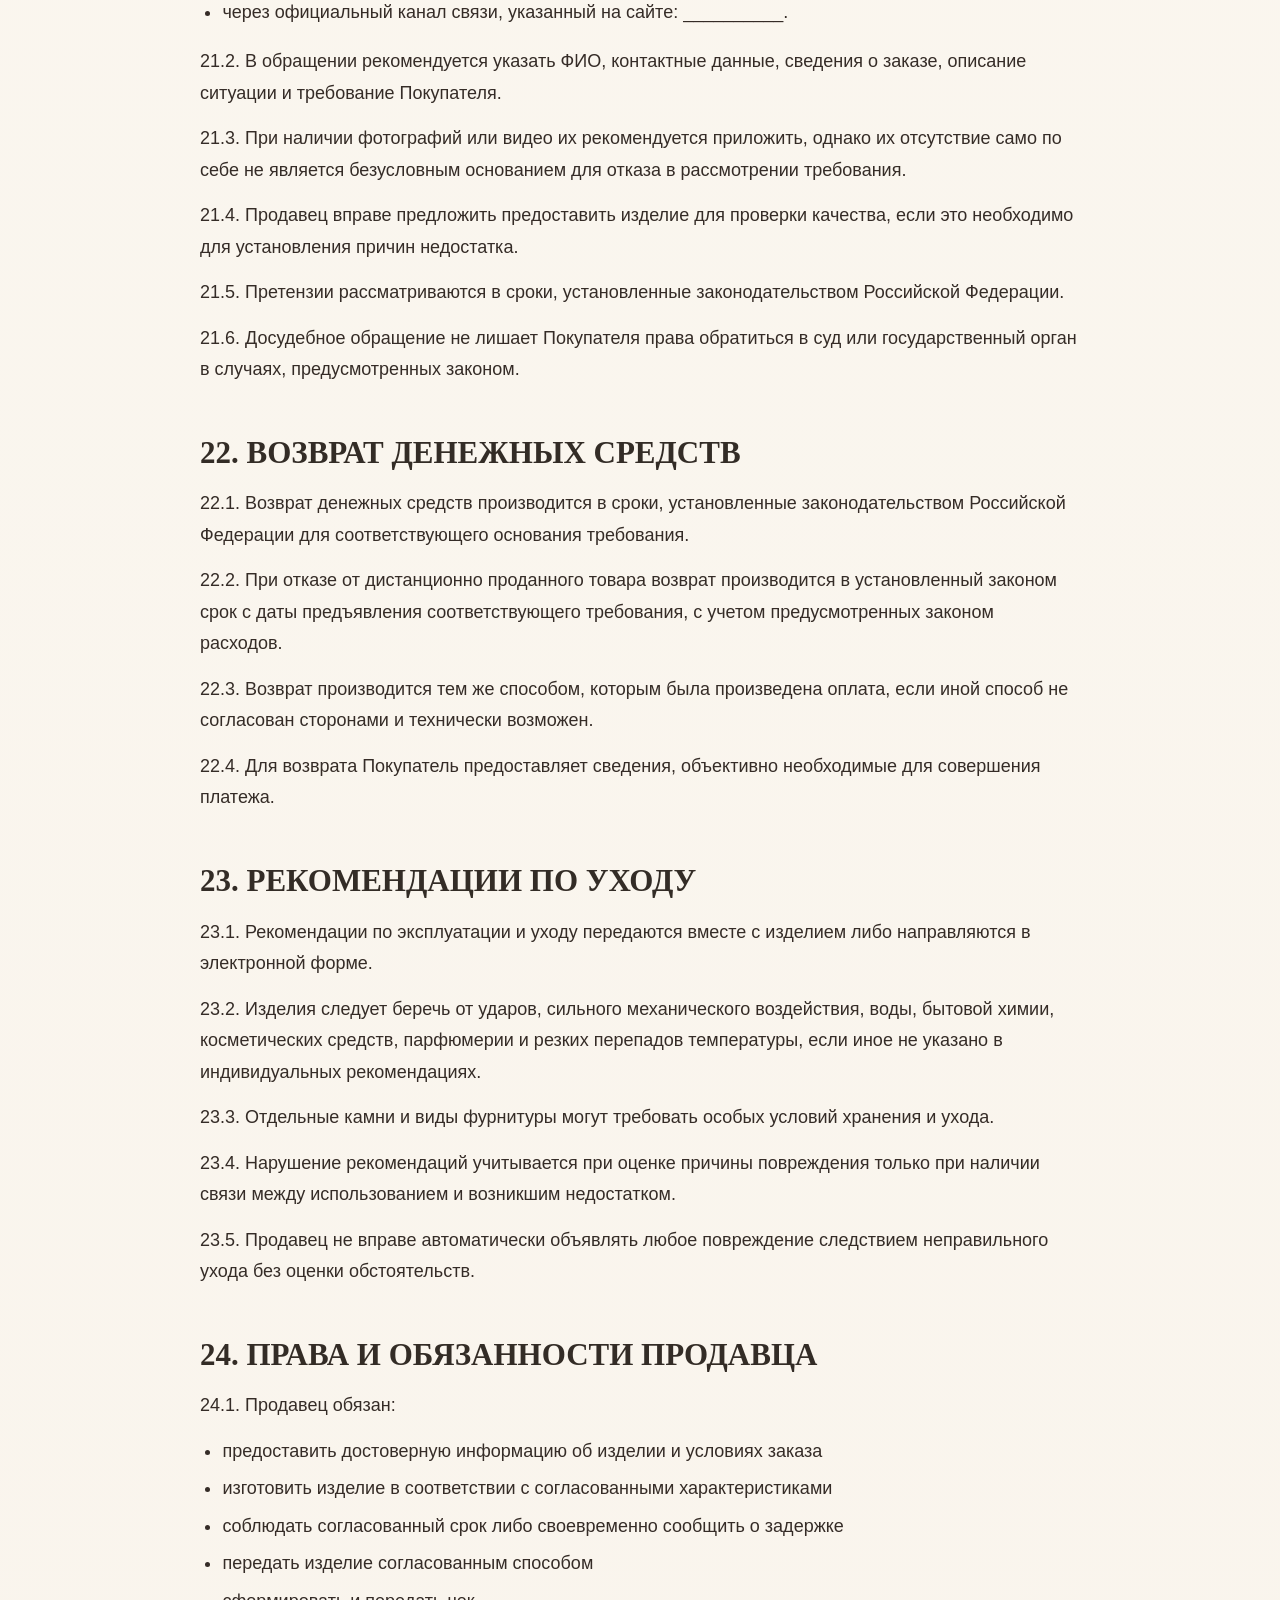
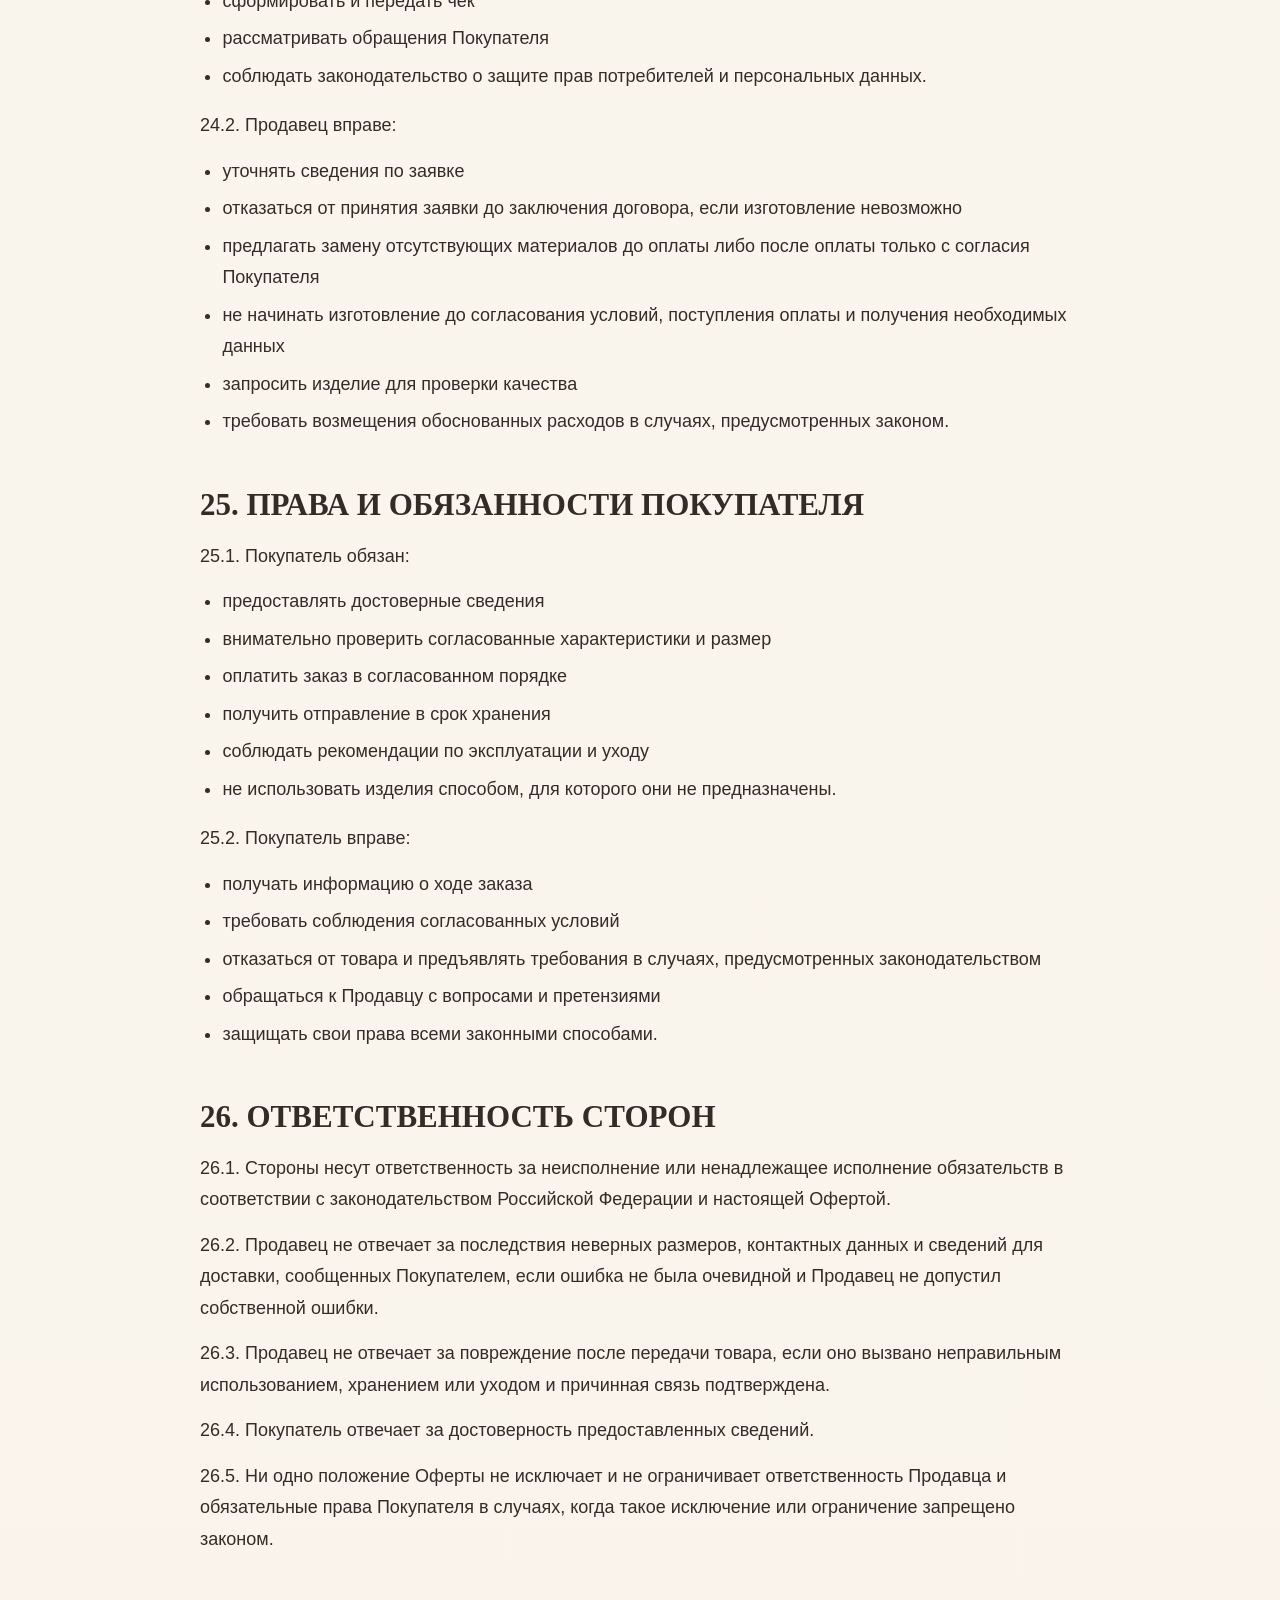
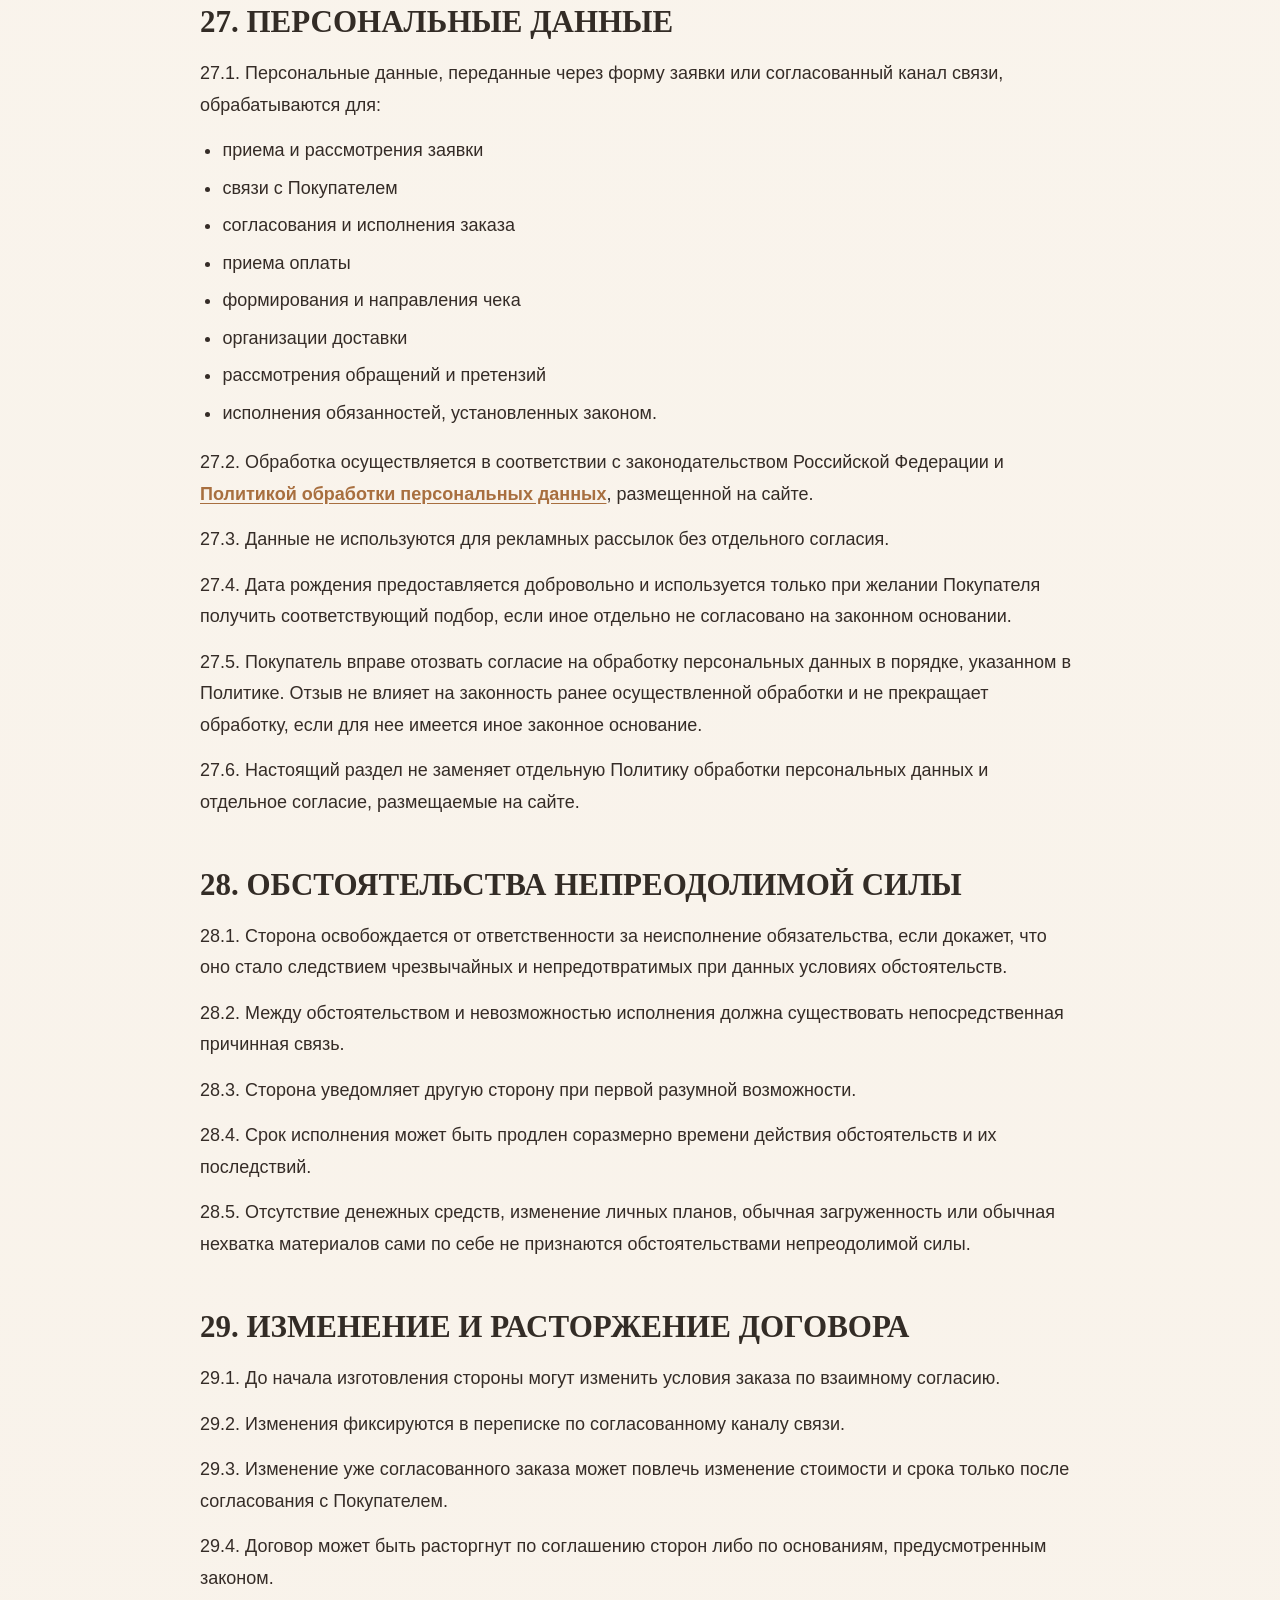
==== commit ccdfdd12: "Update public offer text" ====
--- a/offer.html
+++ b/offer.html
@@ -14,154 +14,648 @@
 
     <header class="offer-header">
       <h1 class="offer-title">ПУБЛИЧНАЯ ОФЕРТА</h1>
-      <p class="offer-subtitle">о заключении договора купли-продажи изделий из натуральных камней ручной работы</p>
+      <p class="offer-subtitle">о заключении договора розничной купли-продажи изделий из натуральных камней ручной работы дистанционным способом</p>
       <p class="offer-edition">Редакция от __________</p>
     </header>
 
     <section class="offer-section" aria-labelledby="section-1">
-      <h2 id="section-1">1. Общие положения</h2>
-      <p>1.1. Настоящий документ является публичным предложением самозанятой Чукоминой Олеси Викторовны (далее — «Продавец») заключить договор купли-продажи изделий из натуральных камней ручной работы на изложенных ниже условиях.</p>
-      <p>1.2. Оферта адресована физическим лицам, намеренным приобрести изделие для личных, семейных, домашних и иных нужд, не связанных с предпринимательской деятельностью.</p>
-      <p>1.3. Договор считается заключенным после согласования сторонами существенных условий индивидуального заказа и поступления оплаты Продавцу. Заполнение заявки само по себе не означает принятия заказа в работу.</p>
-      <p>1.4. Перед оформлением заказа Покупателю рекомендуется ознакомиться с настоящей офертой и <a href="privacy.html">Политикой конфиденциальности</a>.</p>
+      <h2 id="section-1">1. ОБЩИЕ ПОЛОЖЕНИЯ</h2>
+
+      <p>1.1. Настоящий документ является публичной офертой Чукоминой Олеси Викторовны, физического лица, применяющего специальный налоговый режим «Налог на профессиональный доход» (далее — «Продавец»), и содержит условия заключения договора розничной купли-продажи изделий из натуральных камней ручной работы дистанционным способом.</p>
+
+      <p>1.2. Оферта адресована дееспособным физическим лицам, приобретающим изделия для личных, семейных, домашних и иных нужд, не связанных с предпринимательской деятельностью.</p>
+
+      <p>1.3. Покупателю рекомендуется ознакомиться с настоящей Офертой, <a href="privacy.html">Политикой обработки персональных данных</a> и информацией об изделиях до направления заявки и оплаты заказа.</p>
+
+      <p>1.4. Заполнение и отправка заявки на сайте сами по себе не означают заключения договора, не являются безусловным принятием заказа Продавцом и не влекут обязанности Покупателя оплатить заказ до согласования его условий.</p>
+
+      <p>1.5. К отношениям сторон применяется законодательство Российской Федерации, в том числе нормы Гражданского кодекса Российской Федерации, Закона Российской Федерации «О защите прав потребителей» и правила продажи товаров по договору розничной купли-продажи.</p>
+
     </section>
 
     <section class="offer-section" aria-labelledby="section-2">
-      <h2 id="section-2">2. Термины и определения</h2>
-      <p>2.1. <strong>Изделие</strong> — созданное вручную украшение или иное изделие из натуральных камней и согласованных материалов.</p>
-      <p>2.2. <strong>Покупатель</strong> — дееспособное физическое лицо, оформившее заявку и заключившее с Продавцом договор.</p>
-      <p>2.3. <strong>Индивидуальный заказ</strong> — изделие, создаваемое для конкретного Покупателя по согласованным параметрам, в том числе по дате рождения, пожеланиям, размеру, материалам, цветовой гамме, дизайну или качествам, которые Покупатель хочет символически подчеркнуть.</p>
-      <p>2.4. <strong>Заявка</strong> — сведения и пожелания, переданные Покупателем через форму на сайте или согласованный канал связи для обсуждения заказа.</p>
+      <h2 id="section-2">2. ТЕРМИНЫ И ОПРЕДЕЛЕНИЯ</h2>
+
+      <p>2.1. Сайт — интернет-сайт бренда «ИЗОБИЛИЕ КАМНЕЙ», на котором размещена информация об изделиях, порядке оформления заказа и настоящая Оферта.</p>
+
+      <p>2.2. Изделие — украшение, аксессуар или иное декоративное изделие ручной работы из натуральных камней и согласованных материалов.</p>
+
+      <p>2.3. Покупатель — дееспособное физическое лицо, направившее заявку и заключившее с Продавцом договор на условиях настоящей Оферты и согласованного заказа.</p>
+
+      <p>2.4. Заявка — сведения и пожелания, направленные Покупателем через форму на сайте либо через согласованный сторонами канал связи для обсуждения возможного заказа.</p>
+
+      <p>2.5. Индивидуальный заказ — изделие, создаваемое для конкретного Покупателя или указанного им получателя по согласованным параметрам, включая размер, материалы, натуральные камни, цветовую гамму, дизайн, фурнитуру и иные характеристики.</p>
+
+      <p>2.6. Согласованный канал связи — электронная почта, мессенджер либо иной способ связи, фактически используемый сторонами для обсуждения и подтверждения заказа.</p>
+
     </section>
 
     <section class="offer-section" aria-labelledby="section-3">
-      <h2 id="section-3">3. Предмет договора</h2>
-      <p>3.1. Продавец обязуется изготовить и передать Покупателю согласованное изделие, а Покупатель — принять и оплатить его.</p>
-      <p>3.2. Изделие может создаваться по дате рождения Покупателя, с учетом его пожеланий, а также качеств, которые он хочет символически подчеркнуть или усилить: внутренней силы, уверенности, женственности, спокойствия, энергии, решительности и других личных качеств.</p>
-      <p>3.3. Информация о символических свойствах натуральных камней носит ознакомительный и субъективный характер. Изделия не являются медицинскими средствами, а их использование не гарантирует лечебного, оздоровительного, энергетического эффекта или изменения судьбы.</p>
+      <h2 id="section-3">3. СВЕДЕНИЯ О ПРОДАВЦЕ</h2>
+
+      <p>3.1. Продавец: Чукомина Олеся Викторовна.</p>
+
+      <p>3.2. Статус: физическое лицо, применяющее специальный налоговый режим «Налог на профессиональный доход».</p>
+
+      <p>3.3. ИНН: 420509411470.</p>
+
+      <p>3.4. Бренд: ИЗОБИЛИЕ КАМНЕЙ.</p>
+
+      <p>3.5. Электронная почта: __________.</p>
+
+      <p>3.6. Адрес для направления корреспонденции и претензий: __________.</p>
+
+      <p>3.7. Контакт для связи: __________.</p>
+
     </section>
 
     <section class="offer-section" aria-labelledby="section-4">
-      <h2 id="section-4">4. Оформление и согласование заказа</h2>
-      <p>4.1. Оформление заказа начинается с заполнения заявки на сайте. Покупатель передает сведения и пожелания, необходимые для подготовки изделия.</p>
-      <p>4.2. До начала изготовления стороны обязательно согласовывают:</p>
-      <ul>
-        <li>вид изделия;</li>
-        <li>материалы и натуральные камни;</li>
-        <li>размер;</li>
-        <li>дизайн и цветовую гамму;</li>
-        <li>условия оплаты и срок изготовления;</li>
-        <li>способ получения заказа;</li>
-        <li>другие существенные особенности заказа.</li>
-      </ul>
-      <p>4.3. После согласования заказа Покупателю направляется ссылка на оплату. Заказ считается принятым в работу после согласования существенных условий и поступления оплаты.</p>
-      <p>4.4. Покупатель обязан предоставить достоверные и достаточные сведения для изготовления и доставки изделия и своевременно сообщить об их изменении.</p>
+      <h2 id="section-4">4. ПРЕДМЕТ ДОГОВОРА</h2>
+
+      <p>4.1. Продавец обязуется изготовить либо передать Покупателю согласованное изделие, а Покупатель обязуется принять и оплатить его на условиях настоящей Оферты и индивидуально согласованного заказа.</p>
+
+      <p>4.2. Наименование, вид, материалы, размер, дизайн, стоимость, срок изготовления, способ доставки и иные характеристики конкретного изделия определяются при согласовании заказа.</p>
+
+      <p>4.3. Информация и фотографии на сайте носят ознакомительный характер, если иное прямо не указано. Точные характеристики конкретного заказа определяются итоговым согласованием сторон.</p>
+
     </section>
 
     <section class="offer-section" aria-labelledby="section-5">
-      <h2 id="section-5">5. Порядок оплаты</h2>
-      <p>5.2. Оплата производится безналичным способом по платежной ссылке, направленной Покупателю после согласования заказа.</p>
-      <p>5.3. Продавец применяет специальный налоговый режим «Налог на профессиональный доход». Покупателю предоставляется чек в порядке, предусмотренном законодательством Российской Федерации.</p>
-      <p>5.4. Дополнительные расходы возможны только в предусмотренных настоящей офертой случаях и предварительно согласовываются с Покупателем.</p>
+      <h2 id="section-5">5. ИНФОРМАЦИЯ ОБ ИЗДЕЛИЯХ И СИМВОЛИЧЕСКИХ СВОЙСТВАХ КАМНЕЙ</h2>
+
+      <p>5.1. Изделия могут подбираться по дате рождения, личным пожеланиям, цветовой гамме, образу, настроению или качествам, которые Покупатель хочет символически подчеркнуть, например внутренней силе, уверенности, женственности, спокойствию, энергии или решительности.</p>
+
+      <p>5.2. Информация о символических свойствах натуральных камней носит ознакомительный, культурный и субъективный характер.</p>
+
+      <p>5.3. Подбор камней по дате рождения не является медицинской, психологической, астрологической или иной профессиональной консультацией.</p>
+
+      <p>5.4. Изделия не являются медицинскими изделиями, лекарственными средствами или средствами диагностики. Их приобретение и использование не гарантируют лечебного, оздоровительного, энергетического эффекта, изменения судьбы, характера, финансового положения или эмоционального состояния.</p>
+
     </section>
 
     <section class="offer-section" aria-labelledby="section-6">
-      <h2 id="section-6">6. Срок изготовления</h2>
-      <p>6.1. Стандартный срок изготовления составляет от 3 до 5 рабочих дней после согласования заказа и поступления оплаты.</p>
-      <p>6.2. Если для конкретного изделия требуется больше времени, индивидуальный срок согласовывается с Покупателем до начала изготовления.</p>
-      <p>6.3. Срок доставки не входит в срок изготовления.</p>
+      <h2 id="section-6">6. ОФОРМЛЕНИЕ ЗАЯВКИ</h2>
+
+      <p>6.1. Оформление заказа начинается с направления заявки через сайт или согласованный канал связи.</p>
+
+      <p>6.2. В заявке Покупатель может указать имя, номер телефона, дополнительный контакт, вид изделия, получателя, желаемые материалы, размер, цветовую гамму, дату рождения и иные пожелания.</p>
+
+      <p>6.3. Указание даты рождения является добровольным и требуется только при желании получить подбор камней с учетом даты рождения.</p>
+
+      <p>6.4. Покупатель обязан предоставлять достоверные и достаточные сведения и своевременно сообщать об их изменении.</p>
+
+      <p>6.5. Продавец вправе уточнять сведения, необходимые для оценки возможности изготовления, расчета стоимости и согласования заказа.</p>
+
     </section>
 
     <section class="offer-section" aria-labelledby="section-7">
-      <h2 id="section-7">7. Особенности изделий из натуральных камней</h2>
-      <p>7.1. Каждое изделие создается вручную. Натуральные камни могут иметь уникальные оттенки, включения, прожилки, форму, фактуру и природный рисунок.</p>
-      <p>7.2. Фактический оттенок изделия может незначительно отличаться от изображения на экране из-за освещения, настроек дисплея и индивидуальных особенностей камня.</p>
-      <p>7.3. Небольшие различия между готовым изделием и фотографией образца не являются недостатком, если сохранены согласованные характеристики. Естественные включения, переходы цвета и природная неоднородность камня не считаются браком.</p>
-      <p>7.4. Размер изделия определяется по сведениям, предоставленным Покупателем. Покупатель несет ответственность за правильность переданных размеров и иных данных.</p>
+      <h2 id="section-7">7. СОГЛАСОВАНИЕ ИНДИВИДУАЛЬНОГО ЗАКАЗА</h2>
+
+      <p>7.1. До направления ссылки на оплату стороны согласовывают применимые к конкретному заказу условия, включая:</p>
+
+      <ul>
+
+        <li>вид изделия</li>
+
+        <li>основные материалы и натуральные камни</li>
+
+        <li>размер</li>
+
+        <li>дизайн и цветовую гамму</li>
+
+        <li>вид или цвет фурнитуры</li>
+
+        <li>стоимость</li>
+
+        <li>срок изготовления</li>
+
+        <li>способ доставки и получения</li>
+
+        <li>данные получателя</li>
+
+        <li>иные существенные особенности.</li>
+
+      </ul>
+
+      <p>7.2. Итоговые условия заказа фиксируются в переписке по согласованному каналу связи.</p>
+
+      <p>7.3. До оплаты Продавец направляет Покупателю итоговое подтверждение заказа либо сообщение, позволяющее определить изделие, его основные характеристики, стоимость, срок изготовления и способ получения.</p>
+
+      <p>7.4. Переписка сторон, подтверждение заказа, документ об оплате и чек могут использоваться как доказательства содержания согласованных условий.</p>
+
+      <p>7.5. Если после согласования Покупатель просит изменить материалы, размер, дизайн или иные характеристики, стороны дополнительно согласовывают возможность изменений, новую стоимость и срок.</p>
+
     </section>
 
     <section class="offer-section" aria-labelledby="section-8">
-      <h2 id="section-8">8. Доставка и получение заказа</h2>
-      <p>8.1. Доставка по территории Российской Федерации осуществляется сервисом «Яндекс Доставка» до пункта выдачи заказов. Стоимость стандартной доставки до ПВЗ по России включена в стоимость заказа и отдельно Покупателем не оплачивается.</p>
-      <p>8.2. При выборе иного способа доставки, срочной или курьерской доставки либо доставки в труднодоступный населенный пункт возможные дополнительные расходы предварительно согласовываются с Покупателем.</p>
-      <p>8.3. Покупатель обязан правильно указать имя, номер телефона, населенный пункт и выбранный пункт выдачи.</p>
-      <p>8.4. Продавец не отвечает за задержки, возникшие по вине службы доставки, но предоставляет Покупателю имеющуюся информацию об отправлении.</p>
-      <p>8.5. При получении Покупателю рекомендуется проверить целостность упаковки и изделия.</p>
+      <h2 id="section-8">8. АКЦЕПТ ОФЕРТЫ И ЗАКЛЮЧЕНИЕ ДОГОВОРА</h2>
+
+      <p>8.1. Акцептом настоящей Оферты является полная либо согласованная сторонами частичная оплата заказа после подтверждения Покупателем его итоговых условий.</p>
+
+      <p>8.2. Договор считается заключенным с момента поступления оплаты Продавцу, если более ранний момент заключения договора прямо не следует из обязательных норм законодательства или фактических действий сторон.</p>
+
+      <p>8.3. Заполнение заявки и предварительное обсуждение заказа сами по себе не являются акцептом и не означают принятия заказа в работу.</p>
+
+      <p>8.4. Оплачивая заказ, Покупатель подтверждает, что ознакомился с действующей на момент оплаты редакцией Оферты и согласованными условиями конкретного заказа.</p>
+
     </section>
 
     <section class="offer-section" aria-labelledby="section-9">
-      <h2 id="section-9">9. Индивидуальные заказы, возврат и обмен</h2>
-      <p>9.1. Изделие, обладающее индивидуально-определенными свойствами и изготовленное специально для конкретного Покупателя по согласованным параметрам, не подлежит возврату надлежащего качества, если такое изделие может использовать исключительно этот Покупатель.</p>
-      <p>9.2. Права Покупателя при обнаружении недостатка, производственного брака, несоответствия согласованным характеристикам или повреждения до передачи Покупателю сохраняются в соответствии с законодательством Российской Федерации.</p>
-      <p>9.3. Изменение мнения Покупателя, субъективное несоответствие ожиданиям или природные особенности натурального камня сами по себе не являются производственным браком.</p>
-      <p>9.4. В остальных случаях возврат и обмен осуществляются в порядке и на условиях, предусмотренных законодательством Российской Федерации.</p>
+      <h2 id="section-9">9. СТОИМОСТЬ И ПОРЯДОК ОПЛАТЫ</h2>
+
+      <p>9.1. Стоимость каждого заказа определяется индивидуально с учетом материалов, размера, сложности, фурнитуры и иных особенностей.</p>
+
+      <p>9.2. Итоговая стоимость сообщается и согласовывается до оплаты.</p>
+
+      <p>9.3. После согласования заказа Покупателю направляется ссылка на безналичную оплату.</p>
+
+      <p>9.4. Продавец не вправе в одностороннем порядке увеличить уже согласованную стоимость. Дополнительные платежи допускаются только после предварительного согласования с Покупателем.</p>
+
+      <p>9.5. Если стороны согласовали частичную предоплату, ее размер, срок и порядок внесения оставшейся суммы фиксируются в переписке.</p>
+
+      <p>9.6. Обязанность Покупателя по оплате считается исполненной с момента поступления денежных средств Продавцу.</p>
+
     </section>
 
     <section class="offer-section" aria-labelledby="section-10">
-      <h2 id="section-10">10. Качество изделия и порядок предъявления претензий</h2>
-      <p>10.1. При обнаружении проблемы Покупатель сообщает о ней по электронной почте или другому указанному на сайте каналу связи, описывает недостаток, прикладывает фотографии или видео и указывает данные заказа.</p>
-      <p>10.2. Стороны рассматривают обстоятельства и согласовывают способ урегулирования вопроса. Продавец вправе запросить изделие для проверки качества, если это необходимо.</p>
-      <p>10.3. При подтвержденном недостатке в зависимости от ситуации и требований законодательства могут применяться ремонт, замена, частичный либо полный возврат денежных средств.</p>
-      <p>10.4. Настоящий порядок не ограничивает установленные законом сроки и права Покупателя.</p>
+      <h2 id="section-10">10. ФОРМИРОВАНИЕ И ПЕРЕДАЧА ЧЕКА</h2>
+
+      <p>10.1. Продавец применяет специальный налоговый режим «Налог на профессиональный доход».</p>
+
+      <p>10.2. По каждому полученному расчету Продавец формирует чек с использованием приложения «Мой налог», его веб-версии, уполномоченной кредитной организации либо интегрированного сервиса.</p>
+
+      <p>10.3. Чек передается Покупателю в электронной форме по электронной почте, номеру телефона или через согласованный канал связи в сроки, предусмотренные законодательством Российской Федерации и применимым способом расчета.</p>
+
+      <p>10.4. Банковское уведомление или квитанция об оплате не заменяют чек, формируемый плательщиком НПД.</p>
+
     </section>
 
     <section class="offer-section" aria-labelledby="section-11">
-      <h2 id="section-11">11. Права и обязанности сторон</h2>
-      <p>11.1. Продавец обязан изготовить изделие в соответствии с согласованными характеристиками, передать его согласованным способом, предоставить чек и сообщить Покупателю известную информацию об отправлении.</p>
-      <p>11.2. Продавец вправе уточнять сведения по заказу, предлагать замену отсутствующих материалов и не начинать изготовление до согласования существенных условий и оплаты.</p>
-      <p>11.3. Покупатель обязан предоставить достоверные сведения, согласовать параметры, оплатить и получить заказ, а также соблюдать рекомендации по уходу за изделием.</p>
-      <p>11.4. Покупатель вправе получать информацию о заказе и требовать соблюдения согласованных условий и своих прав, установленных законодательством.</p>
+      <h2 id="section-11">11. СРОК ИЗГОТОВЛЕНИЯ</h2>
+
+      <p>11.1. Стандартный срок изготовления составляет от 3 до 5 рабочих дней.</p>
+
+      <p>11.2. Срок исчисляется после окончательного согласования заказа, поступления оплаты и получения Продавцом всех необходимых для изготовления сведений.</p>
+
+      <p>11.3. Срок доставки не входит в срок изготовления.</p>
+
+      <p>11.4. Для отдельных изделий может потребоваться увеличенный срок. Такой срок согласовывается до начала изготовления.</p>
+
+      <p>11.5. При возникновении задержки Продавец уведомляет Покупателя при первой разумной возможности и предлагает согласовать новый срок либо иной вариант, предусмотренный законом.</p>
+
     </section>
 
     <section class="offer-section" aria-labelledby="section-12">
-      <h2 id="section-12">12. Ответственность сторон</h2>
-      <p>12.1. Стороны несут ответственность за неисполнение или ненадлежащее исполнение обязательств в соответствии с законодательством Российской Федерации и настоящей офертой.</p>
-      <p>12.2. Продавец не отвечает за последствия предоставления Покупателем неверных размеров, контактных данных или сведений для доставки, а также за повреждения, возникшие вследствие неправильного использования или ухода после передачи изделия.</p>
-      <p>12.3. Условия оферты не исключают и не ограничивают ответственность Продавца в случаях, когда такое исключение или ограничение не допускается законом.</p>
+      <h2 id="section-12">12. ОСОБЕННОСТИ НАТУРАЛЬНЫХ КАМНЕЙ И РУЧНОЙ РАБОТЫ</h2>
+
+      <p>12.1. Каждое изделие создается вручную. Натуральные камни могут отличаться оттенком, прозрачностью, прожилками, включениями, природным рисунком, формой, размером и фактурой.</p>
+
+      <p>12.2. Цвет изделия на экране может незначительно отличаться от фактического из-за освещения, обработки фотографии и настроек устройства.</p>
+
+      <p>12.3. Фотографии готовых работ и образцов показывают общий стиль, но не гарантируют абсолютного совпадения будущего изделия с образцом.</p>
+
+      <p>12.4. Естественные включения, неоднородность, переходы цвета и иные природные особенности камня не признаются недостатком сами по себе.</p>
+
+      <p>12.5. Небольшие особенности ручной работы не являются недостатком, если изделие соответствует согласованным характеристикам и пригодно для обычного использования.</p>
+
+      <p>12.6. Трещины, сколы, повреждение фурнитуры, нарушение согласованного размера, отсутствие согласованного элемента или существенное несоответствие подтвержденным характеристикам не могут автоматически признаваться природной особенностью или допустимым отличием.</p>
+
     </section>
 
     <section class="offer-section" aria-labelledby="section-13">
-      <h2 id="section-13">13. Персональные данные</h2>
-      <p>13.1. Данные, переданные через форму заявки, используются для:</p>
-      <ul>
-        <li>связи с Покупателем;</li>
-        <li>согласования и исполнения заказа;</li>
-        <li>приема оплаты и оформления чека;</li>
-        <li>организации доставки;</li>
-        <li>обработки обращений.</li>
-      </ul>
-      <p>13.2. Обработка данных осуществляется в соответствии с законодательством Российской Федерации и <a href="privacy.html">Политикой конфиденциальности</a>. Передача заявки не означает согласия на рекламные рассылки.</p>
+      <h2 id="section-13">13. РАЗМЕРЫ И СВЕДЕНИЯ ПОКУПАТЕЛЯ</h2>
+
+      <p>13.1. Размер изделия определяется на основании данных, предоставленных Покупателем.</p>
+
+      <p>13.2. Покупатель обязан проверить правильность размера и при необходимости уточнить у Продавца способ измерения.</p>
+
+      <p>13.3. Если несоответствие размера возникло вследствие ошибочных сведений Покупателя, это учитывается при решении вопроса о переделке, обмене или возврате и может повлечь дополнительные фактические расходы.</p>
+
+      <p>13.4. Ответственность Покупателя за предоставленные сведения не освобождает Продавца от ответственности за ошибку, допущенную при изготовлении.</p>
+
+      <p>13.5. Если размер готового изделия отличается от согласованного по вине Продавца, применяются права Покупателя в отношении товара ненадлежащего качества.</p>
+
     </section>
 
     <section class="offer-section" aria-labelledby="section-14">
-      <h2 id="section-14">14. Обстоятельства непреодолимой силы</h2>
-      <p>14.1. Сторона освобождается от ответственности за полное или частичное неисполнение обязательств, вызванное чрезвычайными и непредотвратимыми при данных условиях обстоятельствами, если такие обстоятельства непосредственно повлияли на исполнение договора.</p>
-      <p>14.2. Сторона, столкнувшаяся с такими обстоятельствами, уведомляет другую сторону при первой разумной возможности. Срок исполнения продлевается соразмерно времени действия обстоятельств и их последствий.</p>
+      <h2 id="section-14">14. ДОСТАВКА</h2>
+
+      <p>14.1. Стандартная доставка осуществляется сервисом «Яндекс Доставка» до пункта выдачи заказов на территории Российской Федерации.</p>
+
+      <p>14.2. Стандартная доставка до пункта выдачи по России включена в согласованную стоимость заказа и отдельно Покупателем не оплачивается.</p>
+
+      <p>14.3. Иной способ доставки, срочная, курьерская доставка или доставка в труднодоступный населенный пункт могут потребовать доплаты. Размер доплаты согласовывается заранее.</p>
+
+      <p>14.4. Покупатель обязан правильно указать имя получателя, номер телефона, населенный пункт и пункт выдачи.</p>
+
+      <p>14.5. После отправки Продавец передает Покупателю имеющуюся информацию для отслеживания.</p>
+
+      <p>14.6. Ориентировочные сроки перевозки определяются службой доставки и не включаются в срок изготовления.</p>
+
     </section>
 
     <section class="offer-section" aria-labelledby="section-15">
-      <h2 id="section-15">15. Порядок изменения и расторжения договора</h2>
-      <p>15.1. До начала изготовления стороны могут изменить согласованные условия по взаимному согласию. Изменение материалов, размера, дизайна или срока фиксируется в переписке по согласованному каналу связи.</p>
-      <p>15.2. Договор может быть расторгнут по соглашению сторон или по иным основаниям, предусмотренным законодательством Российской Федерации.</p>
-      <p>15.3. Продавец вправе изменять оферту для будущих заказов. К уже заключенному договору применяется редакция, действовавшая на момент его заключения, если стороны не согласовали иное.</p>
+      <h2 id="section-15">15. ПОЛУЧЕНИЕ И ПРОВЕРКА ЗАКАЗА</h2>
+
+      <p>15.1. При получении Покупателю рекомендуется проверить целостность упаковки и по возможности осмотреть изделие.</p>
+
+      <p>15.2. При обнаружении повреждения упаковки рекомендуется зафиксировать его фотографиями или видео и обратиться к представителю службы доставки, если это возможно.</p>
+
+      <p>15.3. Отсутствие фото- или видеозаписи распаковки само по себе не является основанием для отказа в рассмотрении законного требования Покупателя.</p>
+
+      <p>15.4. После передачи отправления службе доставки возможны задержки по причинам, находящимся вне разумного контроля Продавца. Продавец предоставляет имеющуюся информацию и содействует Покупателю в розыске отправления.</p>
+
+      <p>15.5. Вопросы об утрате или повреждении разрешаются с учетом момента возникновения повреждения, обстоятельств передачи товара и требований законодательства.</p>
+
+      <p>15.6. Никакое положение настоящего раздела не ограничивает права Покупателя и ответственность Продавца в случаях, когда ограничение не допускается законом.</p>
+
     </section>
 
     <section class="offer-section" aria-labelledby="section-16">
-      <h2 id="section-16">16. Заключительные положения</h2>
-      <p>16.1. К отношениям сторон применяется законодательство Российской Федерации, включая нормы о защите прав потребителей.</p>
-      <p>16.2. Разногласия стороны стремятся разрешить путем переговоров и обмена обращениями. Если соглашение не достигнуто, спор разрешается в установленном законом порядке.</p>
-      <p>16.3. Юридически значимые сообщения могут направляться по указанным сторонами каналам связи, если законодательством не предусмотрена иная форма.</p>
-      <p>16.4. Недействительность отдельного положения оферты не влечет недействительности остальных положений.</p>
-    </section>
-
-    <section class="offer-section offer-details" aria-labelledby="section-17">
-      <h2 id="section-17">17. Реквизиты Продавца</h2>
+      <h2 id="section-16">16. НЕПОЛУЧЕНИЕ ОТПРАВЛЕНИЯ</h2>
+
+      <p>16.1. Покупатель обязан получить заказ в течение срока хранения, установленного службой доставки.</p>
+
+      <p>16.2. Если отправление не получено по причинам, зависящим от Покупателя, оно может быть возвращено Продавцу.</p>
+
+      <p>16.3. Продавец сообщает Покупателю о возврате отправления. Повторная отправка осуществляется после согласования нового срока и условий.</p>
+
+      <p>16.4. Фактические расходы на возврат и повторную доставку могут быть возложены на Покупателя в случаях и пределах, допускаемых законодательством.</p>
+
+      <p>16.5. Неполучение отправления не влечет автоматического удержания всей уплаченной суммы. Последствия определяются с учетом характеристик изделия, стадии исполнения, понесенных расходов и требований закона.</p>
+
+    </section>
+
+    <section class="offer-section" aria-labelledby="section-17">
+      <h2 id="section-17">17. ОТКАЗ ОТ ЗАКАЗА ДО ПЕРЕДАЧИ ИЗДЕЛИЯ</h2>
+
+      <p>17.1. Покупатель вправе заявить об отказе от товара до его передачи в порядке, предусмотренном законодательством о дистанционной продаже.</p>
+
+      <p>17.2. Для отказа Покупатель направляет сообщение по электронной почте или через официальный канал связи, указанный на сайте.</p>
+
+      <p>17.3. Последствия отказа определяются с учетом стадии исполнения заказа, индивидуальных характеристик изделия, фактически понесенных расходов и обязательных требований законодательства.</p>
+
+      <p>17.4. До начала изготовления и при отсутствии фактически понесенных расходов уплаченная сумма подлежит возврату в установленном законом порядке.</p>
+
+      <p>17.5. Продавец не вправе объявлять предоплату безусловно невозвратной или удерживать произвольную сумму без правового основания.</p>
+
+      <p>17.6. Если к моменту отказа приобретены согласованные индивидуальные материалы либо выполнена часть работ, вопрос о расходах разрешается с учетом их фактического наличия, подтверждаемости и допустимости удержания по закону.</p>
+
+    </section>
+
+    <section class="offer-section" aria-labelledby="section-18">
+      <h2 id="section-18">18. ИНДИВИДУАЛЬНО-ОПРЕДЕЛЕННЫЕ СВОЙСТВА ИЗДЕЛИЯ</h2>
+
+      <p>18.1. Покупатель не вправе отказаться от товара надлежащего качества, имеющего индивидуально-определенные свойства, если такой товар может быть использован исключительно приобретающим его Покупателем.</p>
+
+      <p>18.2. Факт ручного изготовления или подбора камней по дате рождения сам по себе не означает автоматически, что изделие может использовать только один человек.</p>
+
+      <p>18.3. К индивидуализирующим признакам могут относиться нестандартный размер, персональная надпись, уникальная конфигурация, специально согласованное сочетание параметров и иные свойства, фактически делающие изделие пригодным исключительно для конкретного Покупателя или указанного им получателя.</p>
+
+      <p>18.4. Возможность возврата оценивается по фактическим характеристикам конкретного изделия, а не только по его наименованию как «индивидуального заказа».</p>
+
+      <p>18.5. Настоящий раздел не ограничивает права Покупателя при обнаружении недостатка товара.</p>
+
+    </section>
+
+    <section class="offer-section" aria-labelledby="section-19">
+      <h2 id="section-19">19. ВОЗВРАТ ТОВАРА НАДЛЕЖАЩЕГО КАЧЕСТВА</h2>
+
+      <p>19.1. Если изделие не обладает индивидуально-определенными свойствами, Покупатель вправе отказаться от товара надлежащего качества после передачи в сроки и порядке, предусмотренные законодательством о дистанционной торговле.</p>
+
+      <p>19.2. При возврате должны быть сохранены товарный вид и потребительские свойства изделия.</p>
+
+      <p>19.3. Отсутствие бумажного чека само по себе не лишает Покупателя возможности ссылаться на иные доказательства приобретения товара у Продавца.</p>
+
+      <p>19.4. Расходы на обратную доставку товара надлежащего качества могут быть возложены на Покупателя в пределах, предусмотренных законодательством.</p>
+
+      <p>19.5. Информация о порядке и сроках возврата доводится до Покупателя на сайте и передается в письменной или электронной форме не позднее момента передачи изделия.</p>
+
+    </section>
+
+    <section class="offer-section" aria-labelledby="section-20">
+      <h2 id="section-20">20. ТОВАР НЕНАДЛЕЖАЩЕГО КАЧЕСТВА</h2>
+
+      <p>20.1. К недостаткам могут относиться производственный брак, повреждение до передачи Покупателю, несоответствие согласованному размеру по вине Продавца, дефект фурнитуры, отсутствие согласованного элемента или иное существенное несоответствие условиям заказа.</p>
+
+      <p>20.2. При обнаружении недостатка Покупатель вправе заявить требования, предусмотренные законодательством Российской Федерации, включая, в зависимости от обстоятельств:</p>
+
+      <ul>
+
+        <li>безвозмездное устранение недостатка</li>
+
+        <li>замену</li>
+
+        <li>соразмерное уменьшение стоимости</li>
+
+        <li>отказ от договора и возврат денежных средств</li>
+
+        <li>иные предусмотренные законом требования.</li>
+
+      </ul>
+
+      <p>20.3. Природные особенности камней и заранее согласованные допустимые различия не являются недостатком, если изделие соответствует согласованным характеристикам.</p>
+
+      <p>20.4. Настоящая Оферта не устанавливает сроки обращения короче предусмотренных законом и не ограничивает обязательные права Покупателя.</p>
+
+    </section>
+
+    <section class="offer-section" aria-labelledby="section-21">
+      <h2 id="section-21">21. ПОРЯДОК НАПРАВЛЕНИЯ И РАССМОТРЕНИЯ ПРЕТЕНЗИЙ</h2>
+
+      <p>21.1. Претензия может быть направлена:</p>
+
+      <ul>
+
+        <li>по электронной почте: __________</li>
+
+        <li>по адресу для корреспонденции: __________</li>
+
+        <li>через официальный канал связи, указанный на сайте: __________.</li>
+
+      </ul>
+
+      <p>21.2. В обращении рекомендуется указать ФИО, контактные данные, сведения о заказе, описание ситуации и требование Покупателя.</p>
+
+      <p>21.3. При наличии фотографий или видео их рекомендуется приложить, однако их отсутствие само по себе не является безусловным основанием для отказа в рассмотрении требования.</p>
+
+      <p>21.4. Продавец вправе предложить предоставить изделие для проверки качества, если это необходимо для установления причин недостатка.</p>
+
+      <p>21.5. Претензии рассматриваются в сроки, установленные законодательством Российской Федерации.</p>
+
+      <p>21.6. Досудебное обращение не лишает Покупателя права обратиться в суд или государственный орган в случаях, предусмотренных законом.</p>
+
+    </section>
+
+    <section class="offer-section" aria-labelledby="section-22">
+      <h2 id="section-22">22. ВОЗВРАТ ДЕНЕЖНЫХ СРЕДСТВ</h2>
+
+      <p>22.1. Возврат денежных средств производится в сроки, установленные законодательством Российской Федерации для соответствующего основания требования.</p>
+
+      <p>22.2. При отказе от дистанционно проданного товара возврат производится в установленный законом срок с даты предъявления соответствующего требования, с учетом предусмотренных законом расходов.</p>
+
+      <p>22.3. Возврат производится тем же способом, которым была произведена оплата, если иной способ не согласован сторонами и технически возможен.</p>
+
+      <p>22.4. Для возврата Покупатель предоставляет сведения, объективно необходимые для совершения платежа.</p>
+
+    </section>
+
+    <section class="offer-section" aria-labelledby="section-23">
+      <h2 id="section-23">23. РЕКОМЕНДАЦИИ ПО УХОДУ</h2>
+
+      <p>23.1. Рекомендации по эксплуатации и уходу передаются вместе с изделием либо направляются в электронной форме.</p>
+
+      <p>23.2. Изделия следует беречь от ударов, сильного механического воздействия, воды, бытовой химии, косметических средств, парфюмерии и резких перепадов температуры, если иное не указано в индивидуальных рекомендациях.</p>
+
+      <p>23.3. Отдельные камни и виды фурнитуры могут требовать особых условий хранения и ухода.</p>
+
+      <p>23.4. Нарушение рекомендаций учитывается при оценке причины повреждения только при наличии связи между использованием и возникшим недостатком.</p>
+
+      <p>23.5. Продавец не вправе автоматически объявлять любое повреждение следствием неправильного ухода без оценки обстоятельств.</p>
+
+    </section>
+
+    <section class="offer-section" aria-labelledby="section-24">
+      <h2 id="section-24">24. ПРАВА И ОБЯЗАННОСТИ ПРОДАВЦА</h2>
+
+      <p>24.1. Продавец обязан:</p>
+
+      <ul>
+
+        <li>предоставить достоверную информацию об изделии и условиях заказа</li>
+
+        <li>изготовить изделие в соответствии с согласованными характеристиками</li>
+
+        <li>соблюдать согласованный срок либо своевременно сообщить о задержке</li>
+
+        <li>передать изделие согласованным способом</li>
+
+        <li>сформировать и передать чек</li>
+
+        <li>рассматривать обращения Покупателя</li>
+
+        <li>соблюдать законодательство о защите прав потребителей и персональных данных.</li>
+
+      </ul>
+
+      <p>24.2. Продавец вправе:</p>
+
+      <ul>
+
+        <li>уточнять сведения по заявке</li>
+
+        <li>отказаться от принятия заявки до заключения договора, если изготовление невозможно</li>
+
+        <li>предлагать замену отсутствующих материалов до оплаты либо после оплаты только с согласия Покупателя</li>
+
+        <li>не начинать изготовление до согласования условий, поступления оплаты и получения необходимых данных</li>
+
+        <li>запросить изделие для проверки качества</li>
+
+        <li>требовать возмещения обоснованных расходов в случаях, предусмотренных законом.</li>
+
+      </ul>
+
+    </section>
+
+    <section class="offer-section" aria-labelledby="section-25">
+      <h2 id="section-25">25. ПРАВА И ОБЯЗАННОСТИ ПОКУПАТЕЛЯ</h2>
+
+      <p>25.1. Покупатель обязан:</p>
+
+      <ul>
+
+        <li>предоставлять достоверные сведения</li>
+
+        <li>внимательно проверить согласованные характеристики и размер</li>
+
+        <li>оплатить заказ в согласованном порядке</li>
+
+        <li>получить отправление в срок хранения</li>
+
+        <li>соблюдать рекомендации по эксплуатации и уходу</li>
+
+        <li>не использовать изделия способом, для которого они не предназначены.</li>
+
+      </ul>
+
+      <p>25.2. Покупатель вправе:</p>
+
+      <ul>
+
+        <li>получать информацию о ходе заказа</li>
+
+        <li>требовать соблюдения согласованных условий</li>
+
+        <li>отказаться от товара и предъявлять требования в случаях, предусмотренных законодательством</li>
+
+        <li>обращаться к Продавцу с вопросами и претензиями</li>
+
+        <li>защищать свои права всеми законными способами.</li>
+
+      </ul>
+
+    </section>
+
+    <section class="offer-section" aria-labelledby="section-26">
+      <h2 id="section-26">26. ОТВЕТСТВЕННОСТЬ СТОРОН</h2>
+
+      <p>26.1. Стороны несут ответственность за неисполнение или ненадлежащее исполнение обязательств в соответствии с законодательством Российской Федерации и настоящей Офертой.</p>
+
+      <p>26.2. Продавец не отвечает за последствия неверных размеров, контактных данных и сведений для доставки, сообщенных Покупателем, если ошибка не была очевидной и Продавец не допустил собственной ошибки.</p>
+
+      <p>26.3. Продавец не отвечает за повреждение после передачи товара, если оно вызвано неправильным использованием, хранением или уходом и причинная связь подтверждена.</p>
+
+      <p>26.4. Покупатель отвечает за достоверность предоставленных сведений.</p>
+
+      <p>26.5. Ни одно положение Оферты не исключает и не ограничивает ответственность Продавца и обязательные права Покупателя в случаях, когда такое исключение или ограничение запрещено законом.</p>
+
+    </section>
+
+    <section class="offer-section" aria-labelledby="section-27">
+      <h2 id="section-27">27. ПЕРСОНАЛЬНЫЕ ДАННЫЕ</h2>
+
+      <p>27.1. Персональные данные, переданные через форму заявки или согласованный канал связи, обрабатываются для:</p>
+
+      <ul>
+
+        <li>приема и рассмотрения заявки</li>
+
+        <li>связи с Покупателем</li>
+
+        <li>согласования и исполнения заказа</li>
+
+        <li>приема оплаты</li>
+
+        <li>формирования и направления чека</li>
+
+        <li>организации доставки</li>
+
+        <li>рассмотрения обращений и претензий</li>
+
+        <li>исполнения обязанностей, установленных законом.</li>
+
+      </ul>
+
+      <p>27.2. Обработка осуществляется в соответствии с законодательством Российской Федерации и <a href="privacy.html">Политикой обработки персональных данных</a>, размещенной на сайте.</p>
+
+      <p>27.3. Данные не используются для рекламных рассылок без отдельного согласия.</p>
+
+      <p>27.4. Дата рождения предоставляется добровольно и используется только при желании Покупателя получить соответствующий подбор, если иное отдельно не согласовано на законном основании.</p>
+
+      <p>27.5. Покупатель вправе отозвать согласие на обработку персональных данных в порядке, указанном в Политике. Отзыв не влияет на законность ранее осуществленной обработки и не прекращает обработку, если для нее имеется иное законное основание.</p>
+
+      <p>27.6. Настоящий раздел не заменяет отдельную Политику обработки персональных данных и отдельное согласие, размещаемые на сайте.</p>
+
+    </section>
+
+    <section class="offer-section" aria-labelledby="section-28">
+      <h2 id="section-28">28. ОБСТОЯТЕЛЬСТВА НЕПРЕОДОЛИМОЙ СИЛЫ</h2>
+
+      <p>28.1. Сторона освобождается от ответственности за неисполнение обязательства, если докажет, что оно стало следствием чрезвычайных и непредотвратимых при данных условиях обстоятельств.</p>
+
+      <p>28.2. Между обстоятельством и невозможностью исполнения должна существовать непосредственная причинная связь.</p>
+
+      <p>28.3. Сторона уведомляет другую сторону при первой разумной возможности.</p>
+
+      <p>28.4. Срок исполнения может быть продлен соразмерно времени действия обстоятельств и их последствий.</p>
+
+      <p>28.5. Отсутствие денежных средств, изменение личных планов, обычная загруженность или обычная нехватка материалов сами по себе не признаются обстоятельствами непреодолимой силы.</p>
+
+    </section>
+
+    <section class="offer-section" aria-labelledby="section-29">
+      <h2 id="section-29">29. ИЗМЕНЕНИЕ И РАСТОРЖЕНИЕ ДОГОВОРА</h2>
+
+      <p>29.1. До начала изготовления стороны могут изменить условия заказа по взаимному согласию.</p>
+
+      <p>29.2. Изменения фиксируются в переписке по согласованному каналу связи.</p>
+
+      <p>29.3. Изменение уже согласованного заказа может повлечь изменение стоимости и срока только после согласования с Покупателем.</p>
+
+      <p>29.4. Договор может быть расторгнут по соглашению сторон либо по основаниям, предусмотренным законом.</p>
+
+      <p>29.5. Продавец не вправе односторонним изменением Оферты ухудшить условия уже заключенного договора.</p>
+
+    </section>
+
+    <section class="offer-section" aria-labelledby="section-30">
+      <h2 id="section-30">30. РАЗРЕШЕНИЕ СПОРОВ</h2>
+
+      <p>30.1. Стороны стремятся урегулировать разногласия путем переговоров и обмена обращениями.</p>
+
+      <p>30.2. Если урегулировать спор не удалось, он разрешается в порядке, установленном законодательством Российской Федерации.</p>
+
+      <p>30.3. Подсудность определяется законодательством о защите прав потребителей и процессуальным законодательством.</p>
+
+      <p>30.4. Настоящая Оферта не устанавливает обязательную исключительную подсудность по месту нахождения Продавца.</p>
+
+    </section>
+
+    <section class="offer-section" aria-labelledby="section-31">
+      <h2 id="section-31">31. СРОК ДЕЙСТВИЯ И ИЗМЕНЕНИЕ ОФЕРТЫ</h2>
+
+      <p>31.1. Оферта действует с даты ее размещения на сайте до отзыва или замены новой редакцией.</p>
+
+      <p>31.2. Продавец вправе изменять Оферту для будущих заказов.</p>
+
+      <p>31.3. К заключенному договору применяется редакция, действовавшая на момент акцепта, если стороны письменно не согласовали иное и такое изменение не ухудшает положение Покупателя.</p>
+
+      <p>31.4. Продавцу рекомендуется сохранять доступ к предыдущим редакциям либо иным способом фиксировать редакцию, действовавшую на дату оплаты.</p>
+
+    </section>
+
+    <section class="offer-section" aria-labelledby="section-32">
+      <h2 id="section-32">32. ЗАКЛЮЧИТЕЛЬНЫЕ ПОЛОЖЕНИЯ</h2>
+
+      <p>32.1. Юридически значимые сообщения могут направляться по согласованным каналам связи, если законодательством не предусмотрена иная форма.</p>
+
+      <p>32.2. Недействительность одного положения Оферты не влечет недействительность остальных положений.</p>
+
+      <p>32.3. Заголовки разделов используются для удобства и не изменяют смысл положений.</p>
+
+      <p>32.4. По вопросам, не урегулированным Офертой, стороны руководствуются законодательством Российской Федерации.</p>
+
+    </section>
+
+    <section class="offer-section offer-details" aria-labelledby="section-33">
+      <h2 id="section-33">33. РЕКВИЗИТЫ ПРОДАВЦА</h2>
+
       <address>
-        <p><strong>Самозанятая Чукомина Олеся Викторовна</strong><br>
-        ИНН: 420509411470<br>
-        Почта: __________<br>
-        Бренд: ИЗОБИЛИЕ КАМНЕЙ</p>
+        <p>Продавец:<br>
+        Чукомина Олеся Викторовна</p>
       </address>
+
+      <address>
+        <p>Статус:<br>
+        Физическое лицо, применяющее специальный налоговый режим «Налог на профессиональный доход»</p>
+      </address>
+
+      <address>
+        <p>ИНН:<br>
+        420509411470</p>
+      </address>
+
+      <address>
+        <p>Бренд:<br>
+        ИЗОБИЛИЕ КАМНЕЙ</p>
+      </address>
+
+      <address>
+        <p>Электронная почта:<br>
+        __________</p>
+      </address>
+
+      <address>
+        <p>Адрес для направления корреспонденции и претензий:<br>
+        __________</p>
+      </address>
+
+      <address>
+        <p>Контакт для связи:<br>
+        __________</p>
+      </address>
+
     </section>
 
     <div class="offer-actions">
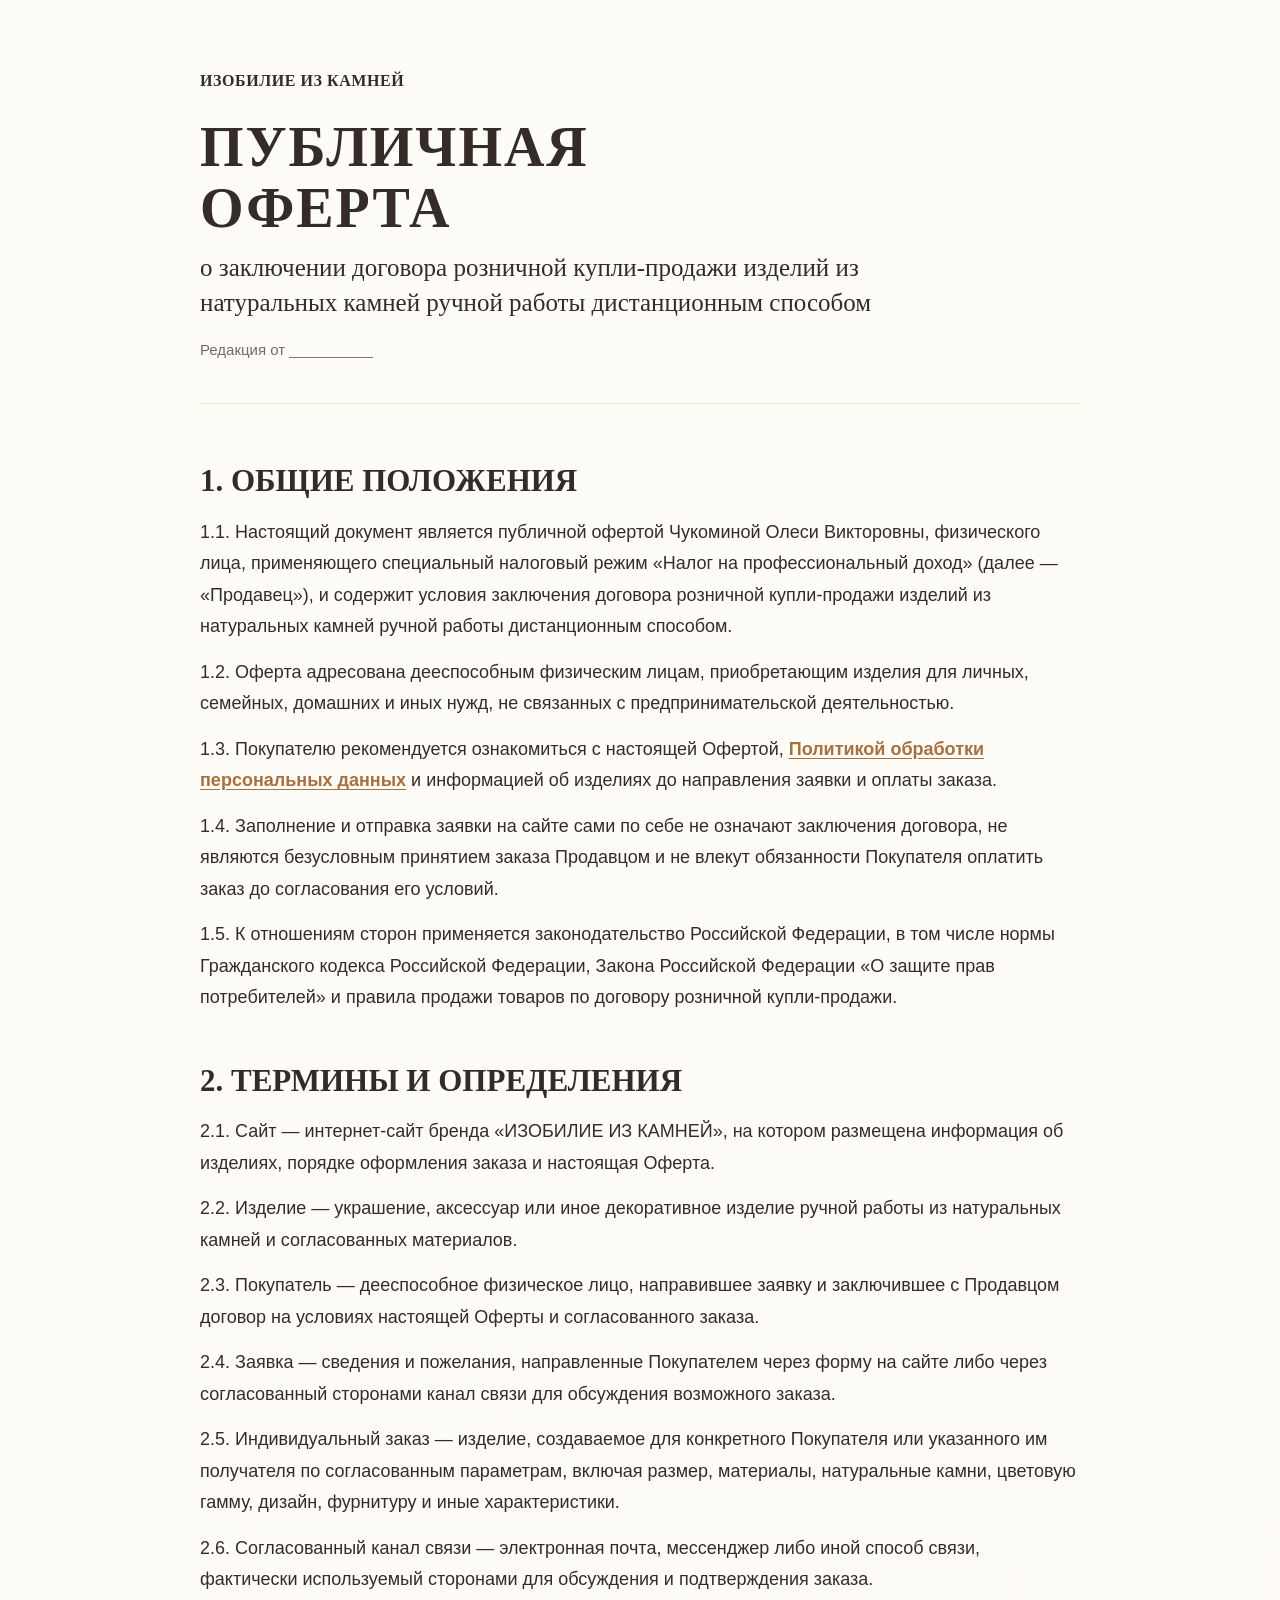
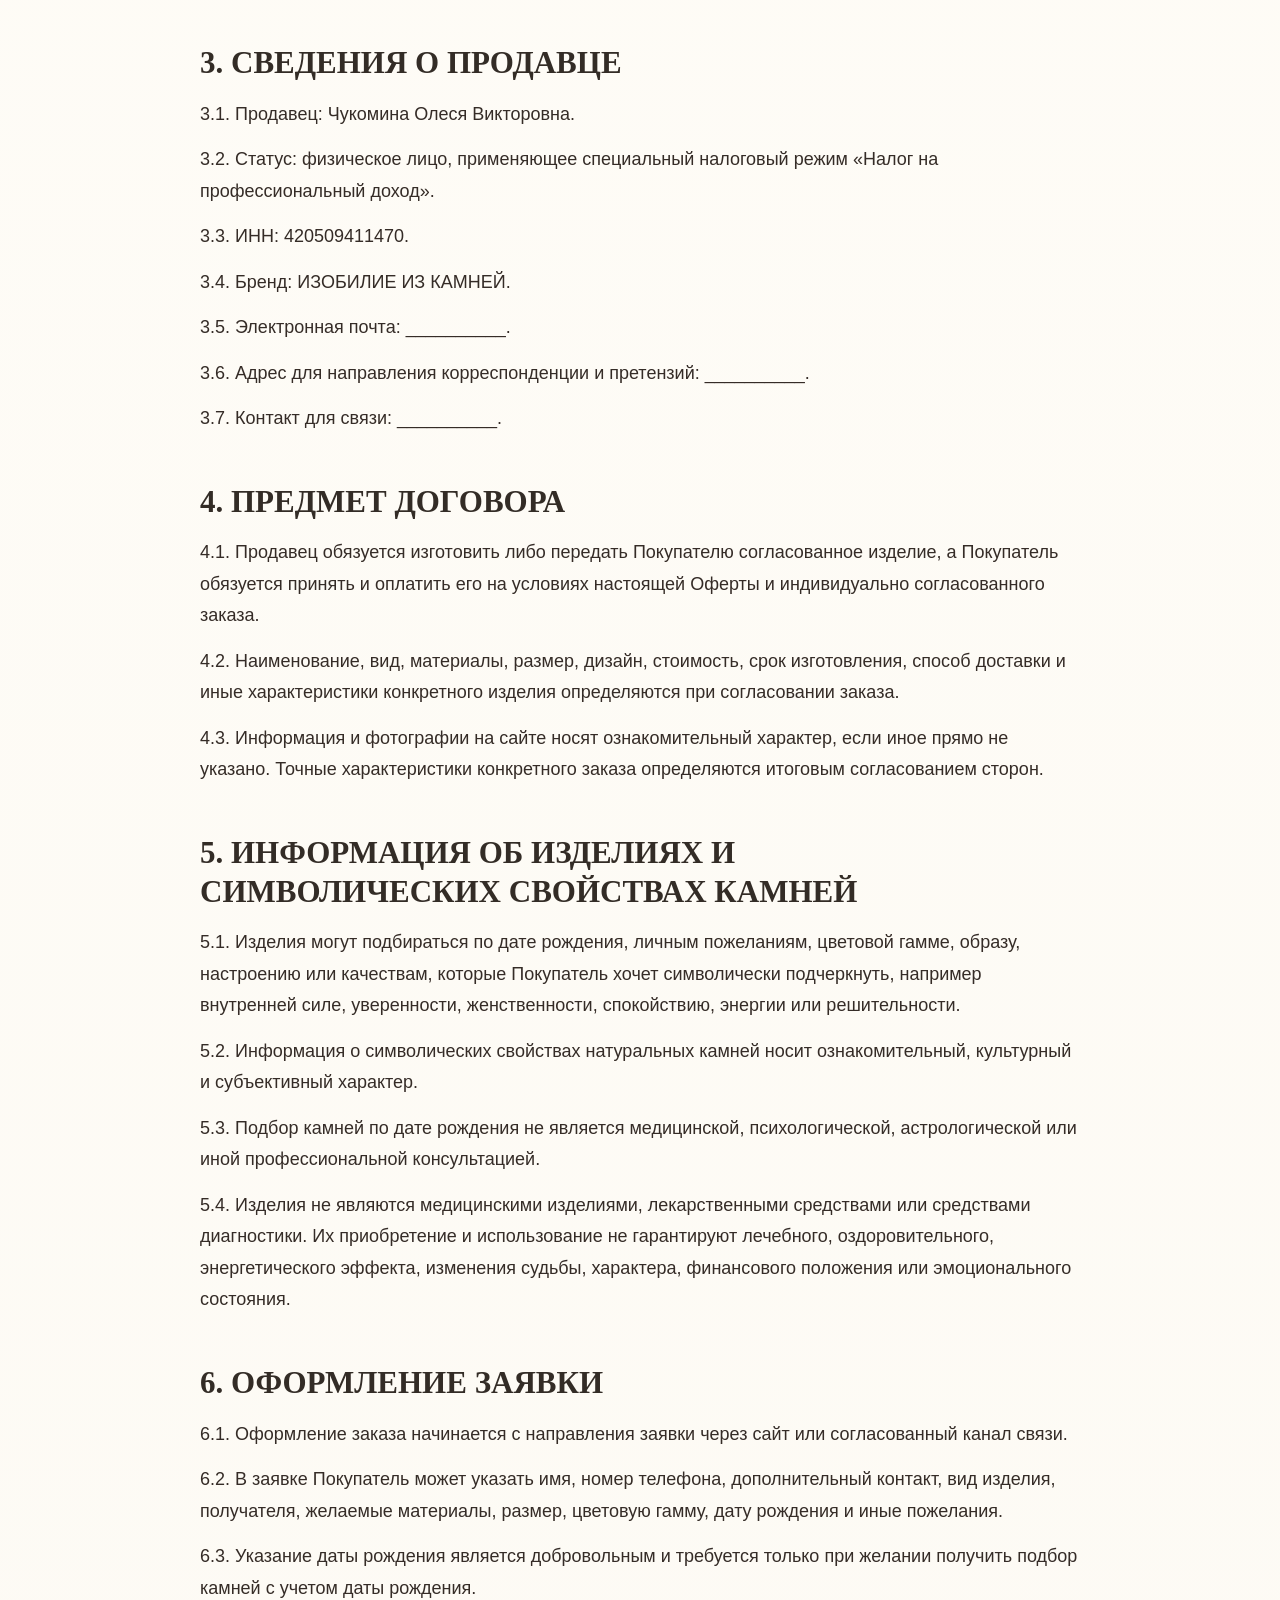
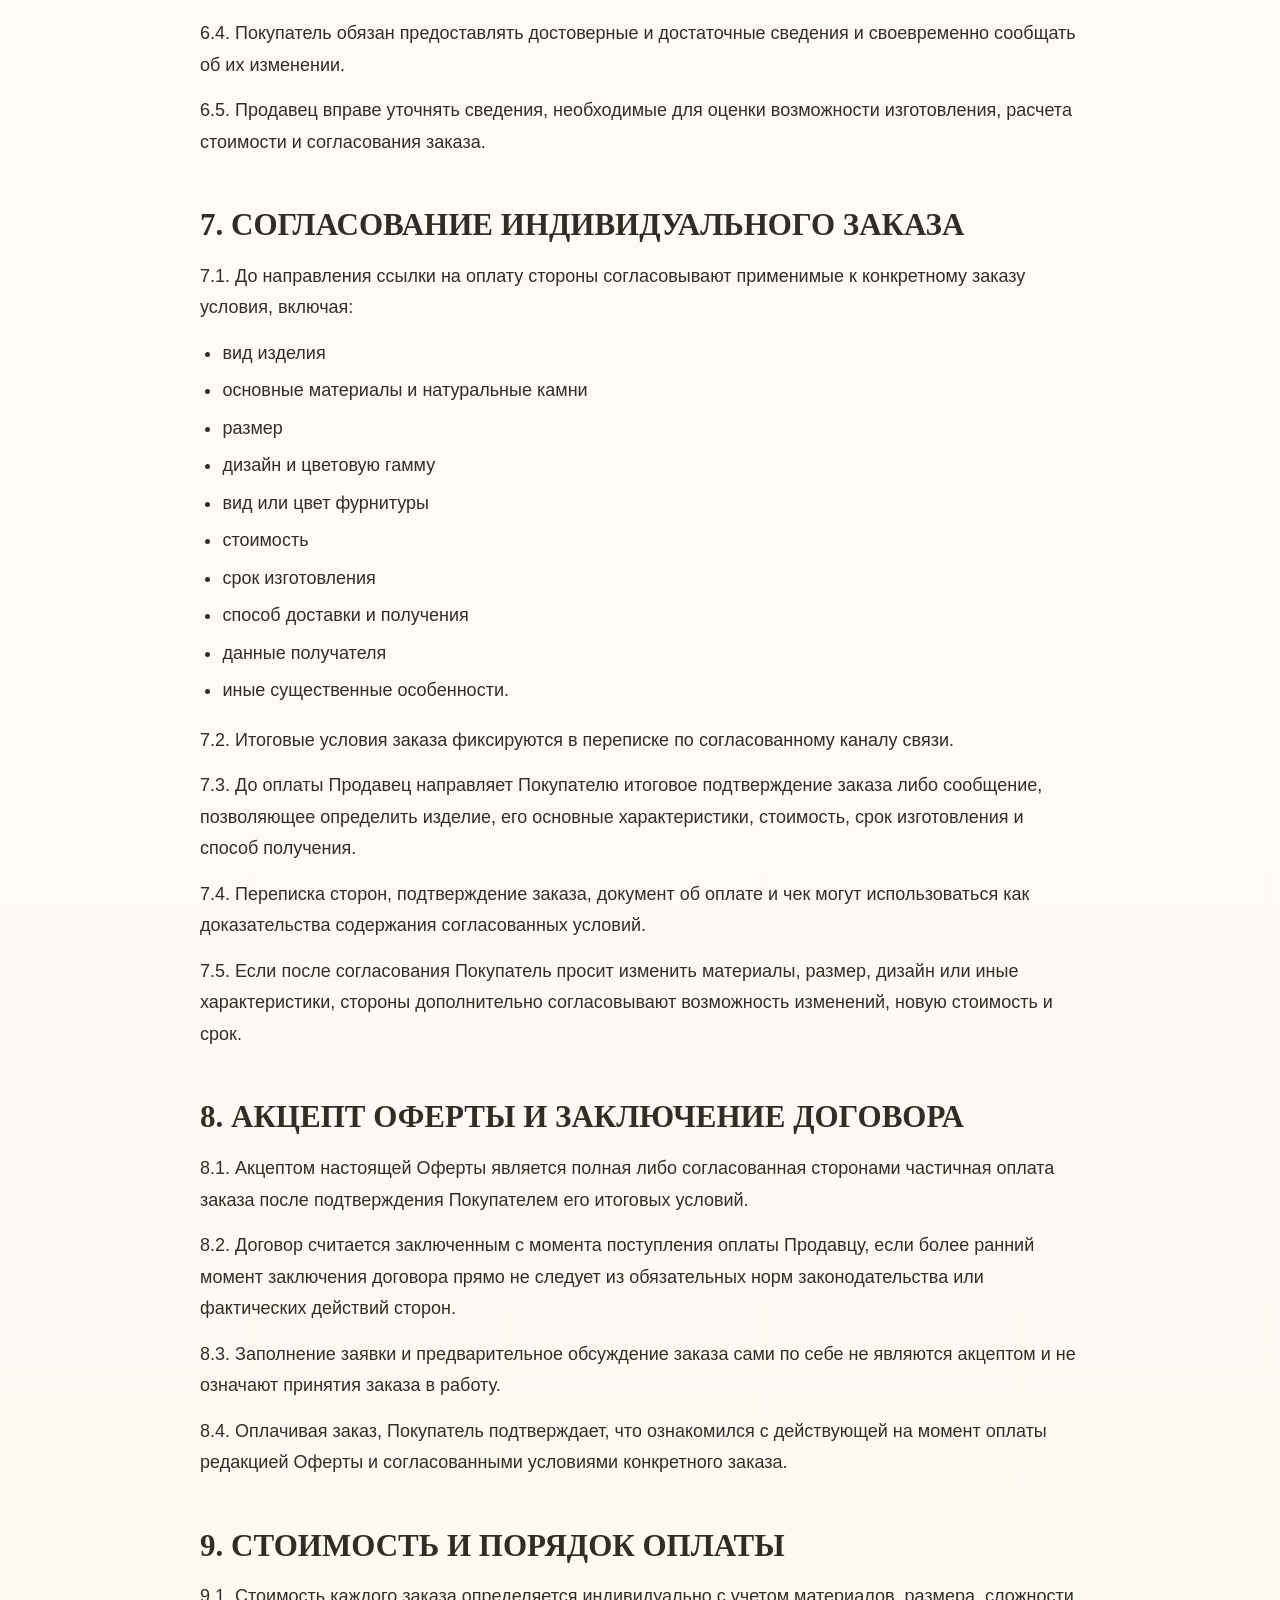
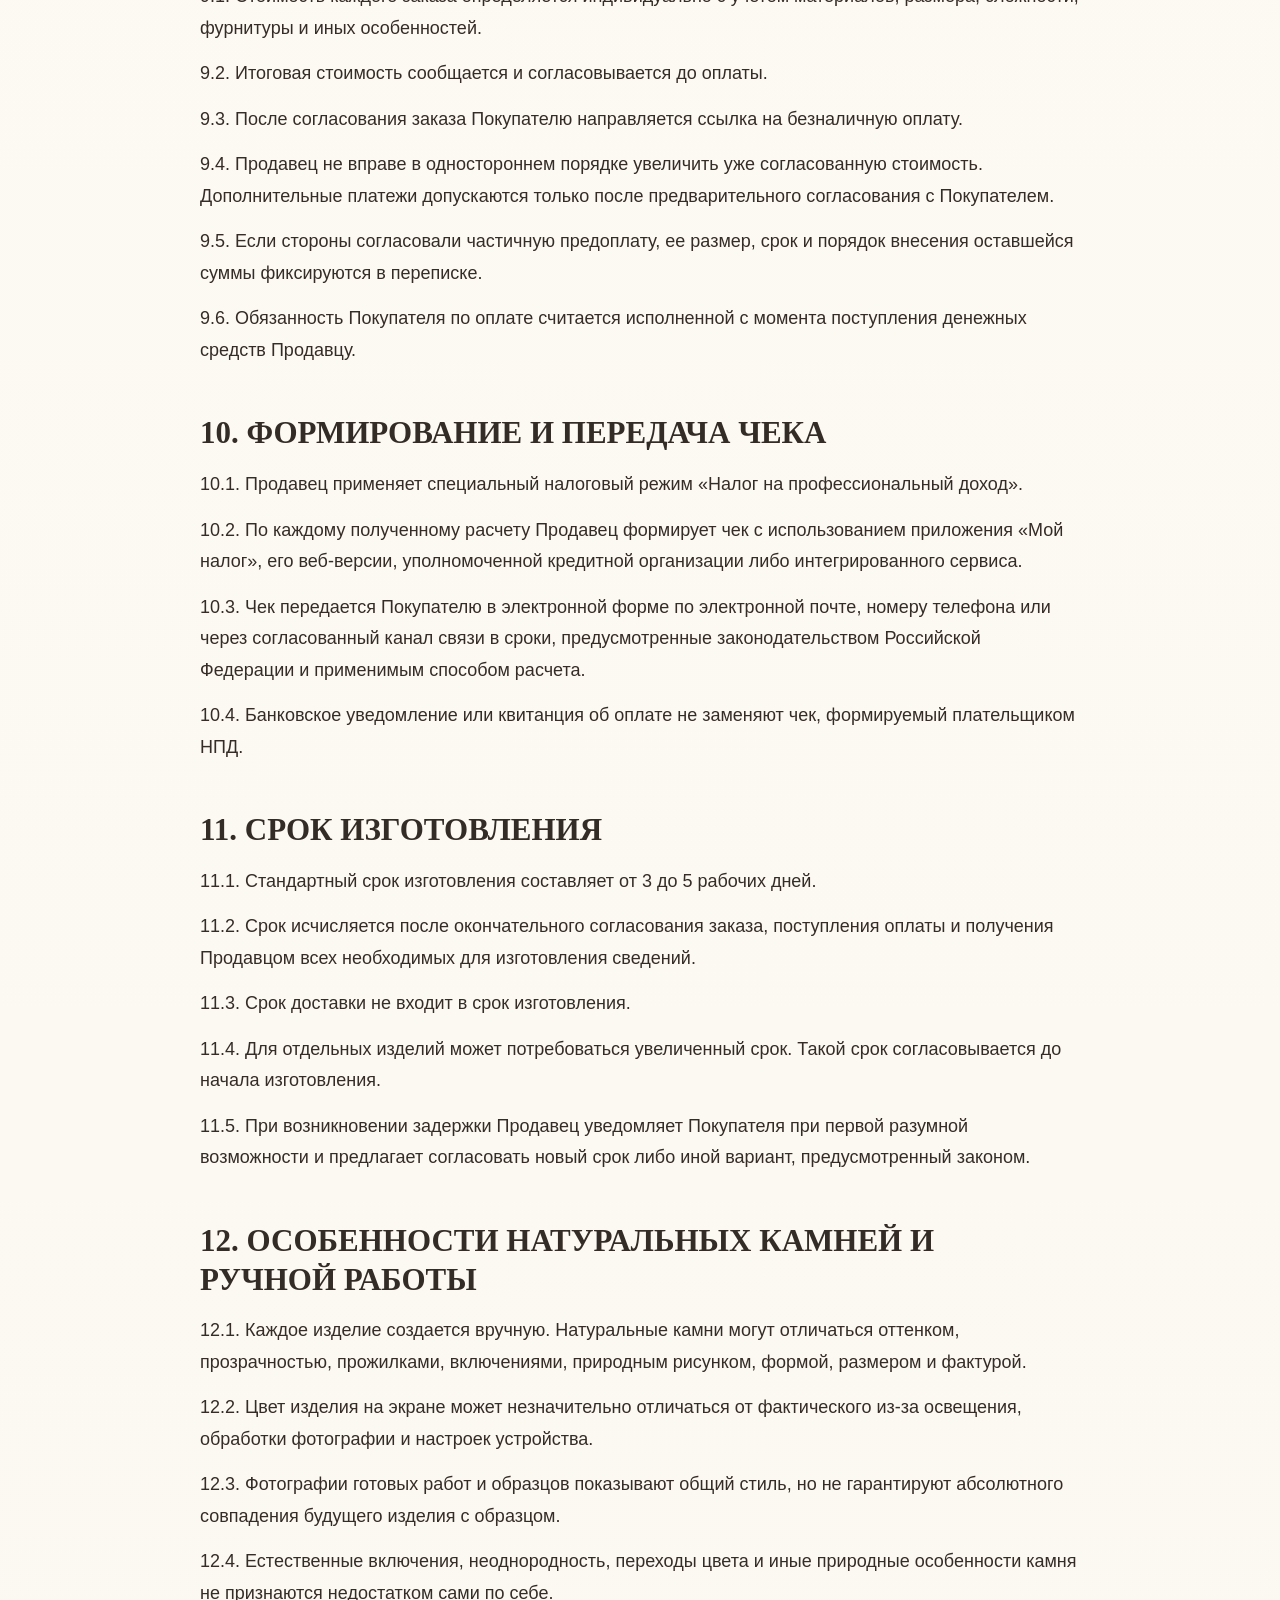
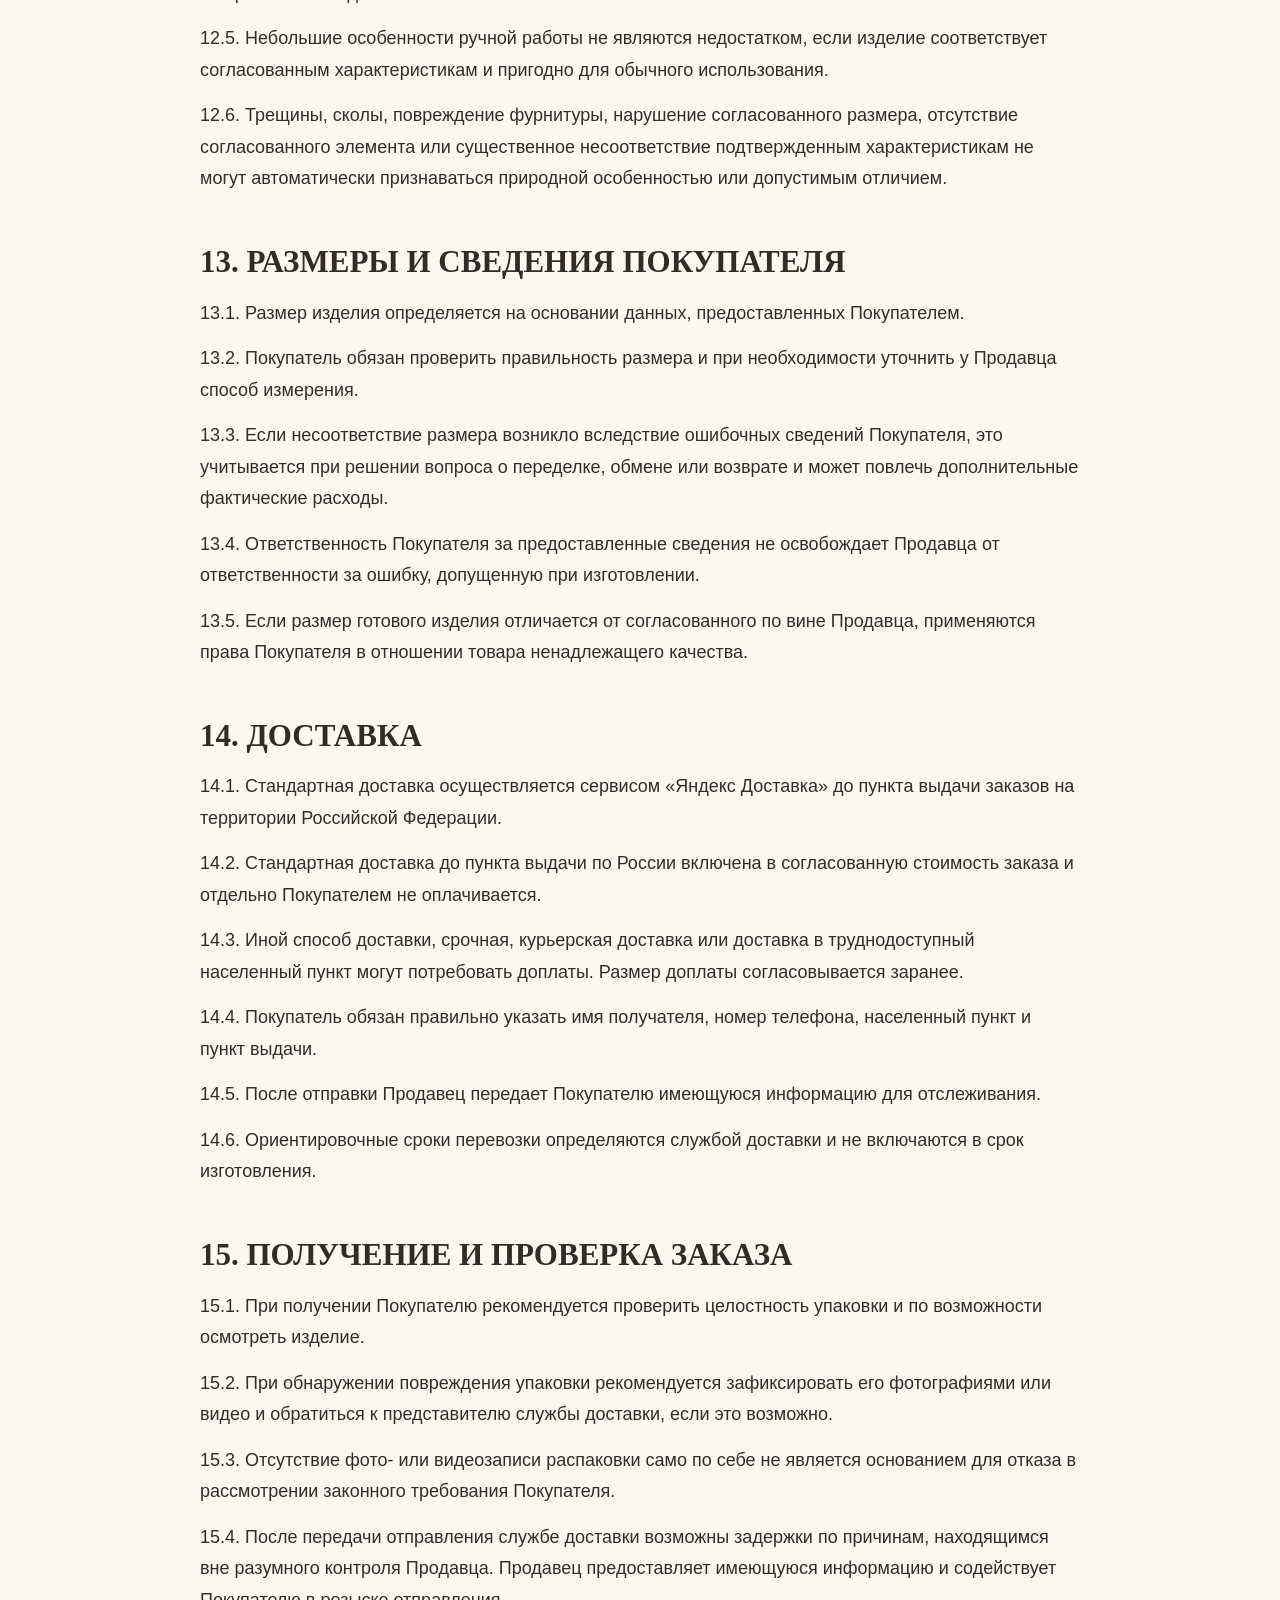
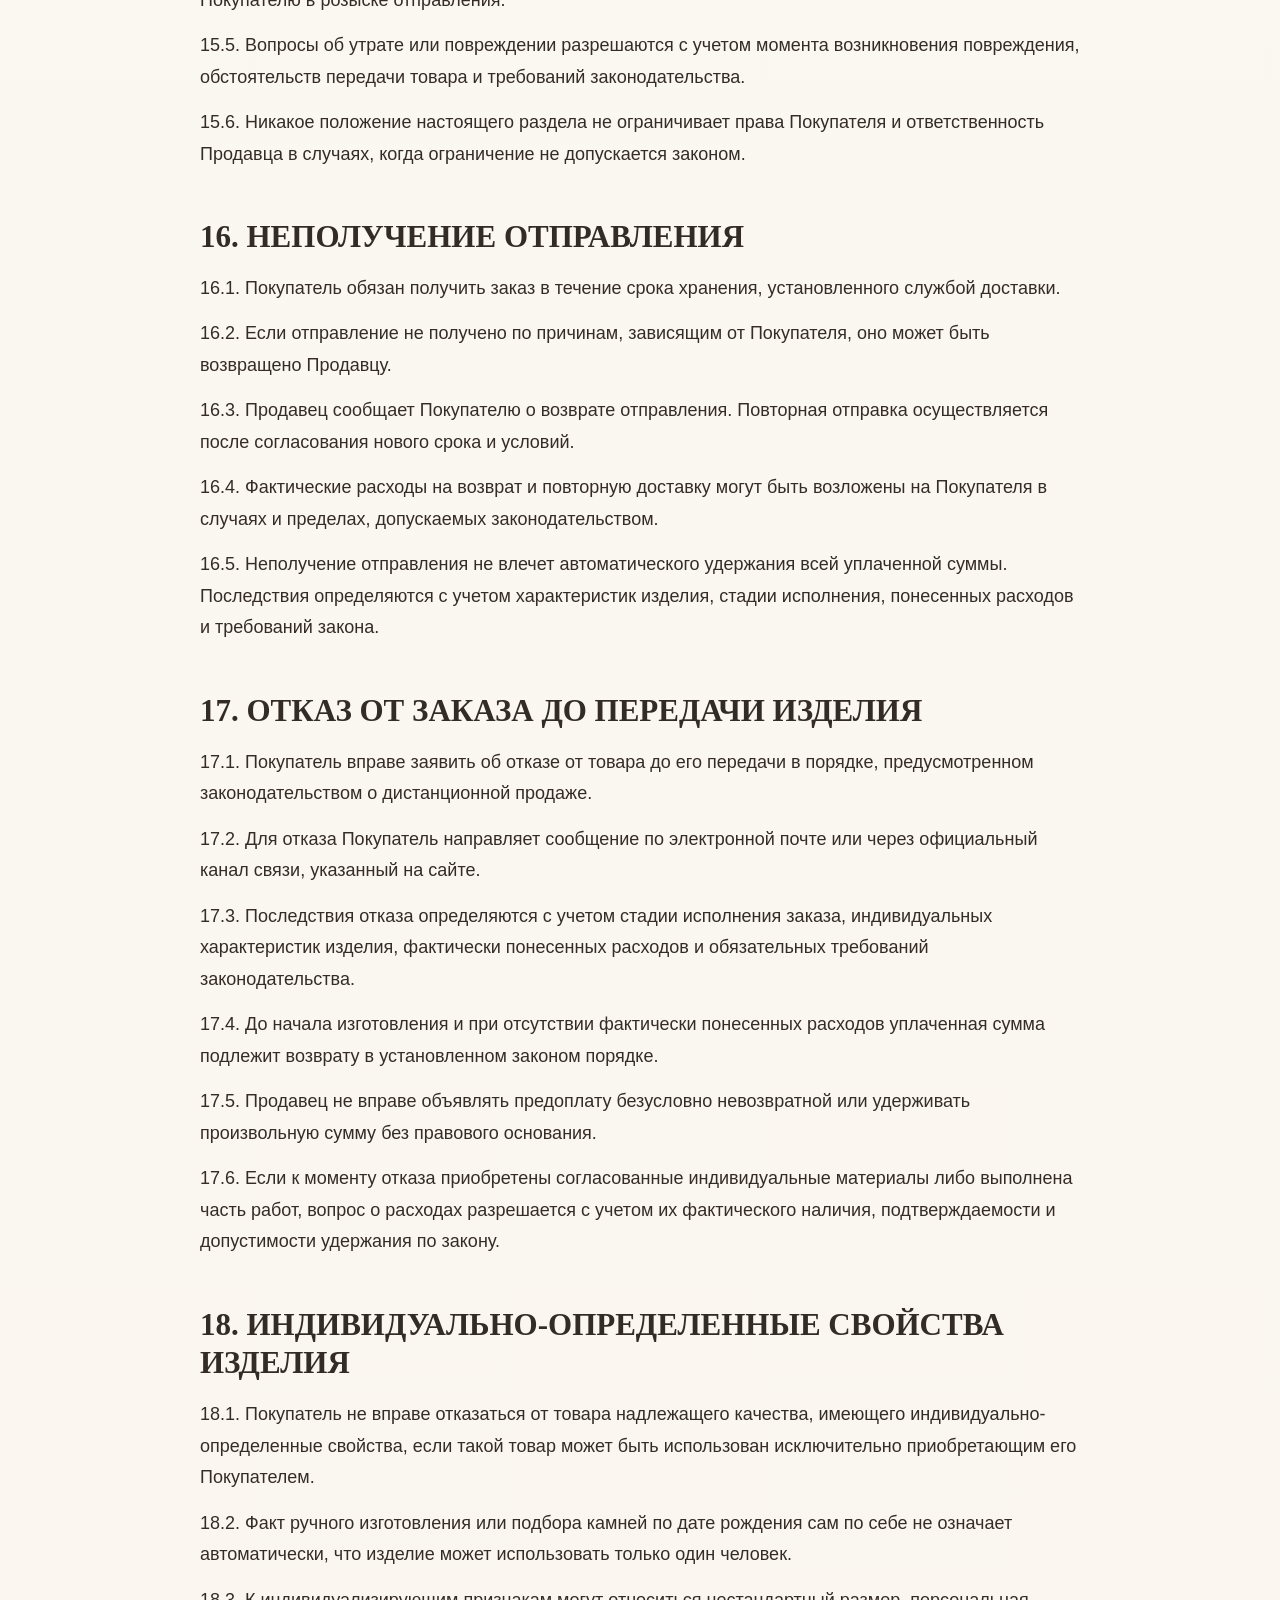
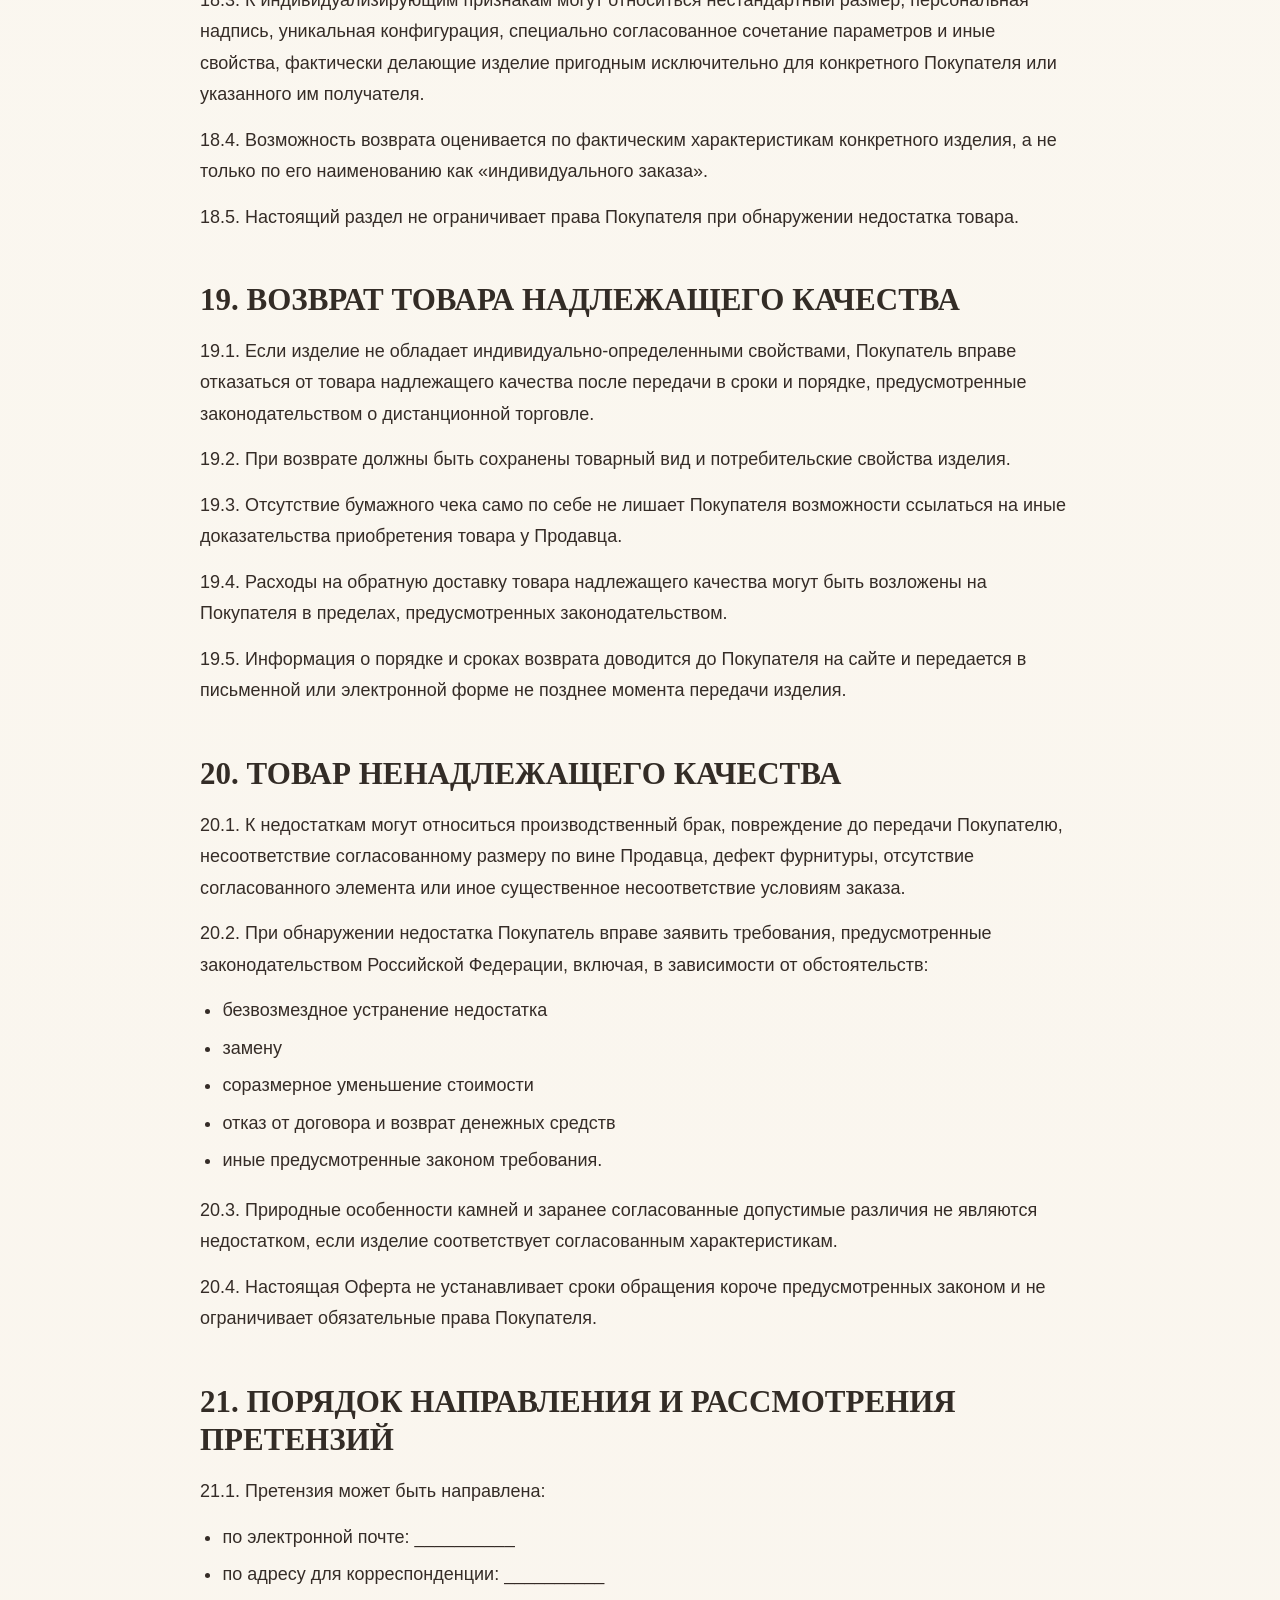
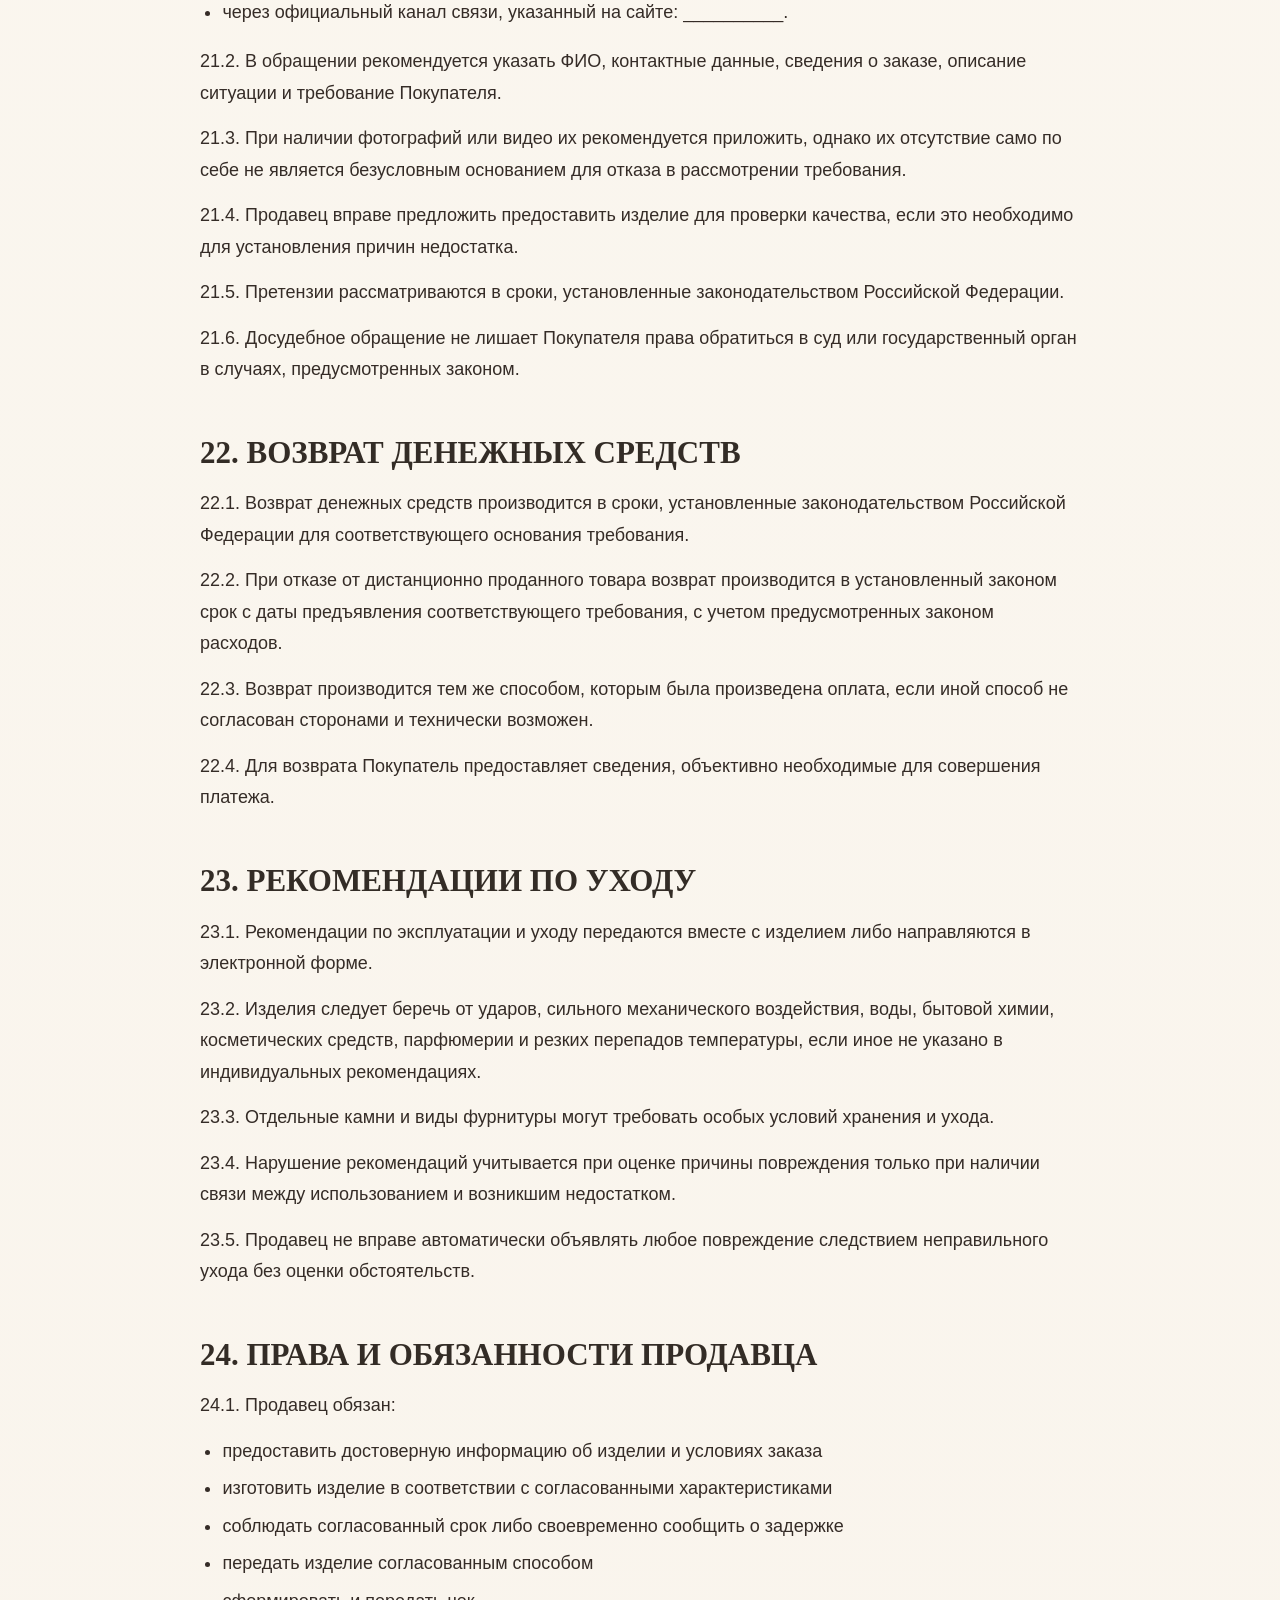
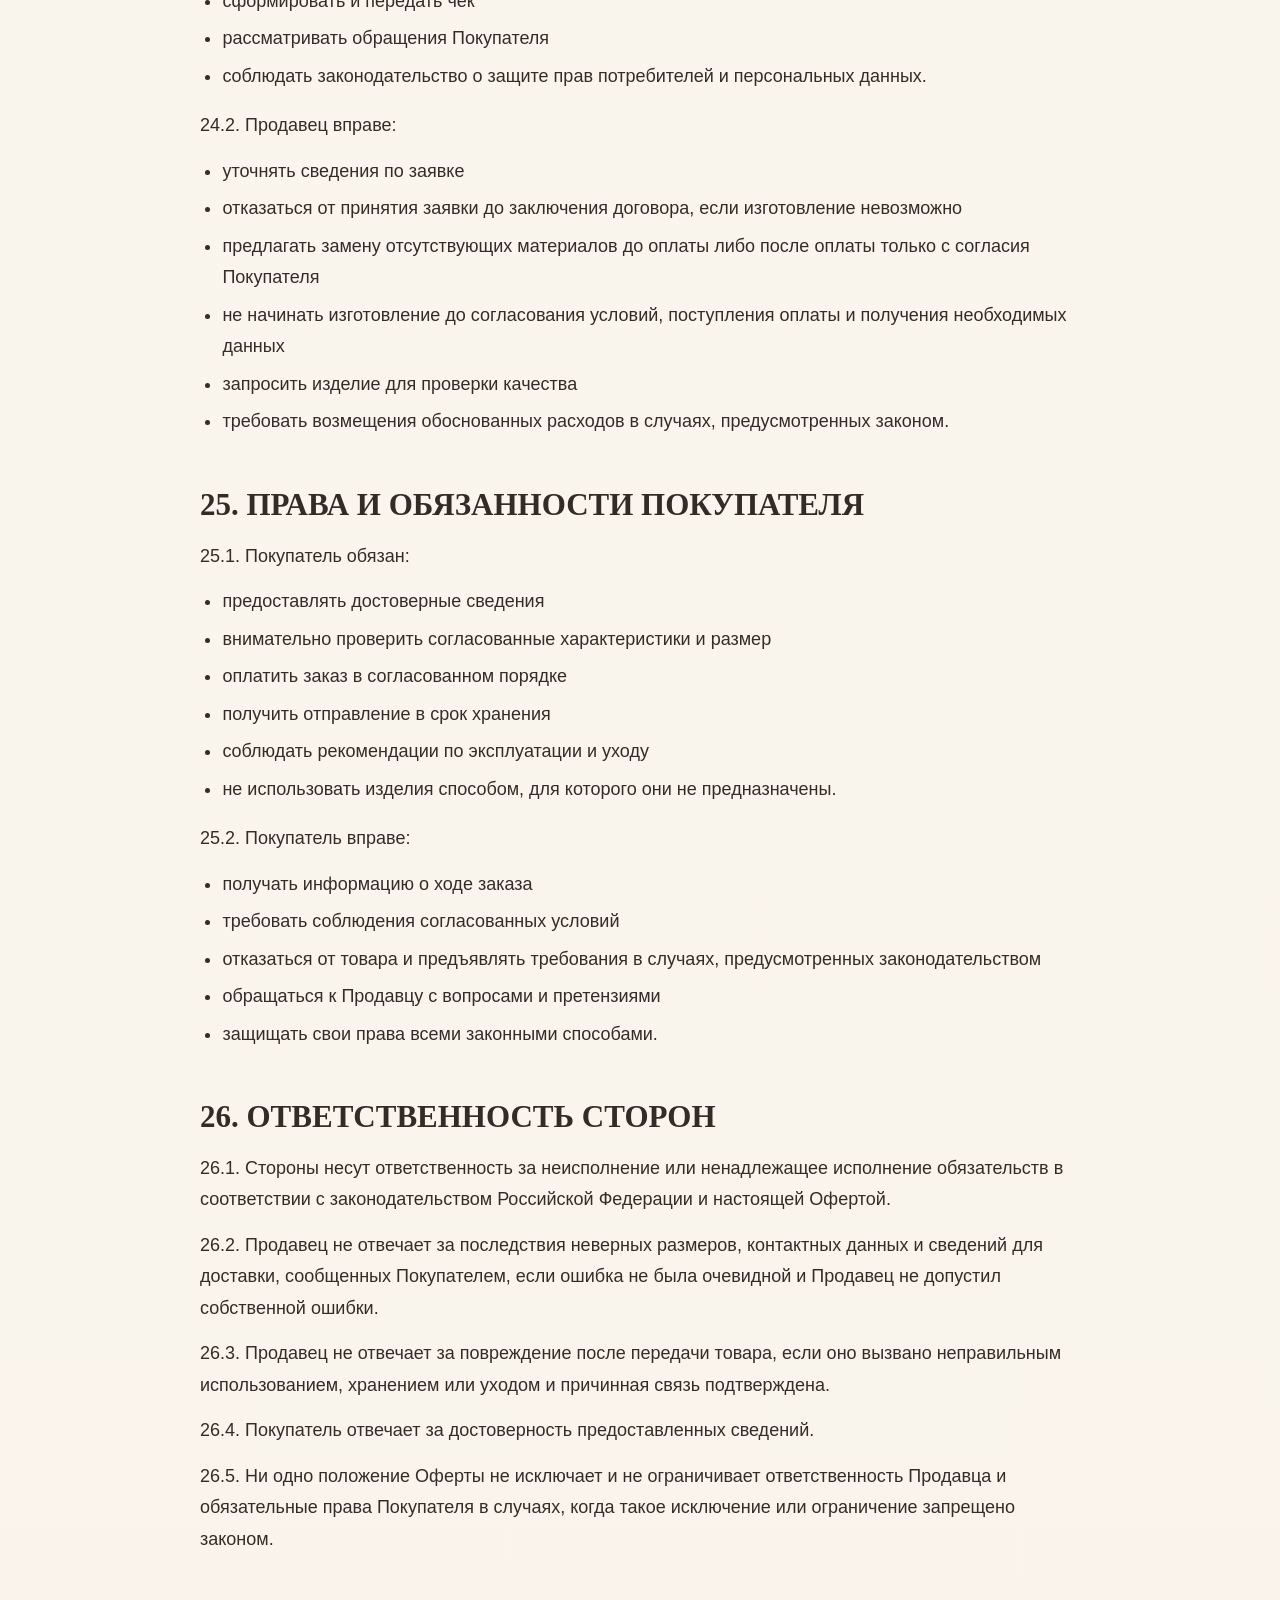
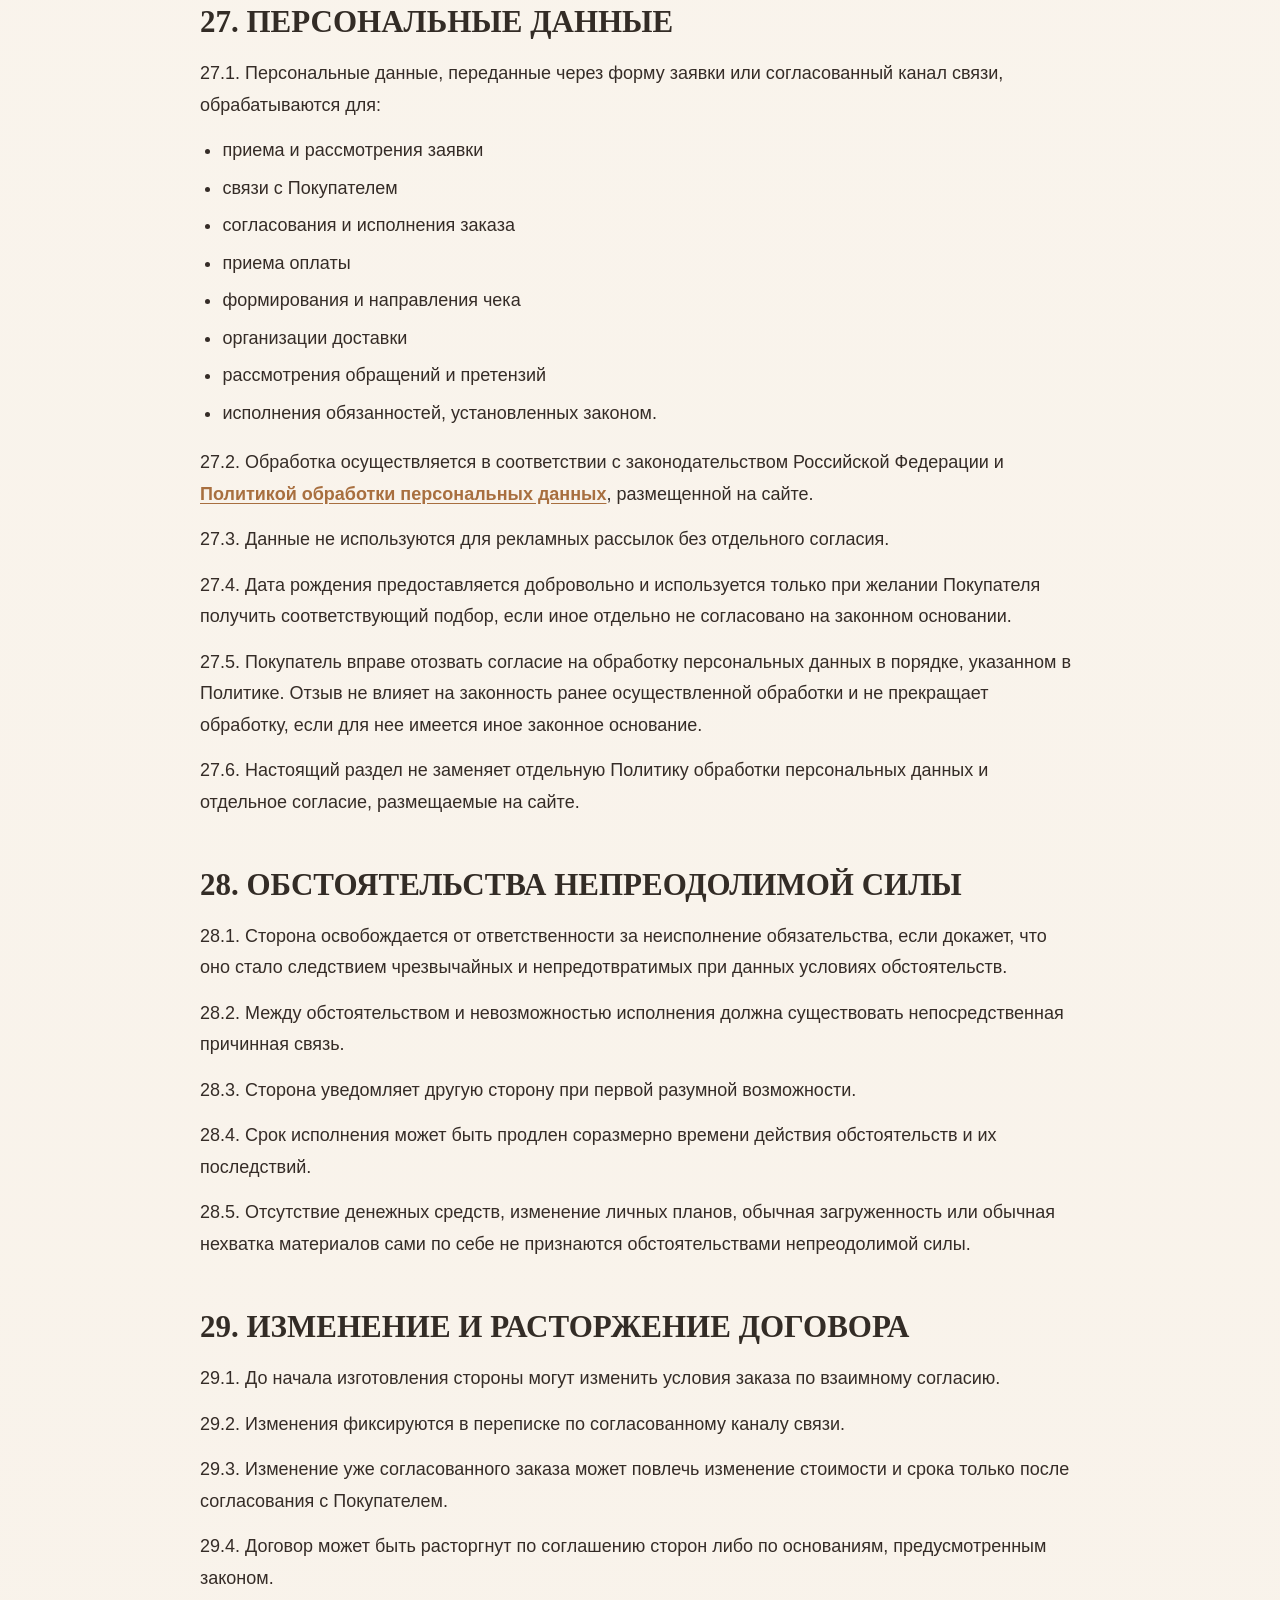
==== commit e05a3735: "Update contact options and offer branding" ====
--- a/offer.html
+++ b/offer.html
@@ -3,14 +3,14 @@
 <head>
   <meta charset="UTF-8">
   <meta name="viewport" content="width=device-width, initial-scale=1.0">
-  <title>Публичная оферта | ИЗОБИЛИЕ КАМНЕЙ</title>
-  <meta name="description" content="Публичная оферта о продаже изделий из натуральных камней ручной работы ИЗОБИЛИЕ КАМНЕЙ.">
-  <link rel="canonical" href="https://izobilie-kamney.ru/offer.html">
+  <title>Публичная оферта | ИЗОБИЛИЕ ИЗ КАМНЕЙ</title>
+  <meta name="description" content="Публичная оферта о продаже изделий из натуральных камней ручной работы ИЗОБИЛИЕ ИЗ КАМНЕЙ.">
+  <link rel="canonical" href="https://izobiliekamney.ru/offer.html">
   <link rel="stylesheet" href="styles.css?v=34">
 </head>
 <body>
   <main class="legal-page offer-page">
-    <a class="logo" href="index.html" aria-label="ИЗОБИЛИЕ КАМНЕЙ — на главную">ИЗОБИЛИЕ КАМНЕЙ</a>
+    <a class="logo" href="index.html" aria-label="ИЗОБИЛИЕ ИЗ КАМНЕЙ — на главную">ИЗОБИЛИЕ ИЗ КАМНЕЙ</a>
 
     <header class="offer-header">
       <h1 class="offer-title">ПУБЛИЧНАЯ ОФЕРТА</h1>
@@ -36,7 +36,7 @@
     <section class="offer-section" aria-labelledby="section-2">
       <h2 id="section-2">2. ТЕРМИНЫ И ОПРЕДЕЛЕНИЯ</h2>
 
-      <p>2.1. Сайт — интернет-сайт бренда «ИЗОБИЛИЕ КАМНЕЙ», на котором размещена информация об изделиях, порядке оформления заказа и настоящая Оферта.</p>
+      <p>2.1. Сайт — интернет-сайт бренда «ИЗОБИЛИЕ ИЗ КАМНЕЙ», на котором размещена информация об изделиях, порядке оформления заказа и настоящая Оферта.</p>
 
       <p>2.2. Изделие — украшение, аксессуар или иное декоративное изделие ручной работы из натуральных камней и согласованных материалов.</p>
 
@@ -59,7 +59,7 @@
 
       <p>3.3. ИНН: 420509411470.</p>
 
-      <p>3.4. Бренд: ИЗОБИЛИЕ КАМНЕЙ.</p>
+      <p>3.4. Бренд: ИЗОБИЛИЕ ИЗ КАМНЕЙ.</p>
 
       <p>3.5. Электронная почта: __________.</p>
 
@@ -638,7 +638,7 @@
 
       <address>
         <p>Бренд:<br>
-        ИЗОБИЛИЕ КАМНЕЙ</p>
+        ИЗОБИЛИЕ ИЗ КАМНЕЙ</p>
       </address>
 
       <address>
--- a/styles.css
+++ b/styles.css
@@ -19,7 +19,7 @@
   --line: rgba(184, 145, 73, 0.22);
   --shadow: 0 18px 44px rgba(88, 65, 42, 0.09);
   --shadow-lift: 0 24px 54px rgba(88, 65, 42, 0.13);
-  --section-gap: clamp(44px, 5.2vw, 72px);
+  --section-gap: clamp(40px, 4.6vw, 60px);
 }
 
 *,
@@ -201,12 +201,11 @@
 .hero {
   position: relative;
   width: 100%;
-  min-height: min(620px, calc(100vh - 72px));
   overflow: hidden;
   display: flex;
   align-items: center;
   margin: 0;
-  padding: clamp(32px, 4.5vw, 54px) clamp(30px, 6.2vw, 96px);
+  padding: clamp(24px, 3.2vw, 38px) clamp(30px, 6.2vw, 96px);
   background:
     linear-gradient(90deg, rgba(255, 250, 243, 0.985) 0%, rgba(255, 250, 243, 0.955) 36%, rgba(255, 250, 243, 0.72) 56%, rgba(255, 250, 243, 0.28) 78%, rgba(255, 250, 243, 0.08) 100%),
     url("assets/images/hero-bracelets.jpg");
@@ -352,7 +351,7 @@
   display: block;
   width: 170px;
   height: 1px;
-  margin: 14px 0 0;
+  margin: 10px 0 0;
   background: linear-gradient(90deg, var(--gold), rgba(201, 164, 92, 0.22) 48%, transparent);
   content: "";
 }
@@ -370,10 +369,10 @@
 
 .hero-text {
   max-width: 560px;
-  margin: 18px 0 0;
+  margin: 13px 0 0;
   color: var(--muted);
   font-size: clamp(16px, 1.16vw, 17px);
-  line-height: 1.62;
+  line-height: 1.5;
 }
 
 .hero-text p {
@@ -381,14 +380,14 @@
 }
 
 .hero-text p + p {
-  margin-top: 9px;
+  margin-top: 6px;
 }
 
 .hero-actions {
   display: flex;
   flex-wrap: wrap;
   gap: 12px;
-  margin-top: 22px;
+  margin-top: 16px;
 }
 
 .hero .button.primary {
@@ -409,7 +408,7 @@
   grid-template-columns: repeat(4, minmax(0, auto));
   gap: 10px;
   max-width: 590px;
-  margin-top: 20px;
+  margin-top: 14px;
 }
 
 .badges span,
@@ -458,9 +457,21 @@
 }
 
 .section-heading p:not(.eyebrow) {
-  margin: 12px 0 0;
+  margin: 9px 0 0;
   color: var(--muted);
   font-size: clamp(17px, 2vw, 19px);
+  line-height: 1.5;
+}
+
+.section-heading .catalog-current {
+  font-size: 15px;
+  line-height: 1.4;
+}
+
+.catalog-current a {
+  color: var(--ink);
+  font-weight: 700;
+  text-underline-offset: 3px;
 }
 
 .brand-crystal {
@@ -503,8 +514,8 @@
   display: flex;
   justify-content: center;
   border-top: 1px solid rgba(184, 145, 73, 0.16);
-  padding-top: clamp(48px, 5.5vw, 72px);
-  padding-bottom: clamp(48px, 5.5vw, 72px);
+  padding-top: clamp(40px, 4.6vw, 60px);
+  padding-bottom: clamp(40px, 4.6vw, 60px);
 }
 
 .about-text {
@@ -525,7 +536,7 @@
   box-shadow: 0 18px 44px rgba(88, 65, 42, 0.06);
   color: var(--muted);
   font-size: clamp(17px, 1.55vw, 19px);
-  line-height: 1.68;
+  line-height: 1.55;
 }
 
 .about-brand-logo {
@@ -544,7 +555,7 @@
 }
 
 .about-copy h2 {
-  margin: 0 0 18px;
+  margin: 0 0 14px;
   color: var(--ink);
   font-family: Georgia, "Times New Roman", serif;
   font-size: clamp(26px, 3vw, 40px);
@@ -560,7 +571,7 @@
 }
 
 .about-copy p + p {
-  margin-top: 16px;
+  margin-top: 12px;
 }
 
 .option-grid,
@@ -572,7 +583,7 @@
 .size-guide-grid,
 .care-grid {
   display: grid;
-  gap: 16px;
+  gap: 14px;
 }
 
 .option-grid,
@@ -620,14 +631,15 @@
 .format-card,
 .size-guide-card,
 .care-card {
-  padding: 20px;
+  padding: 18px;
 }
 
 .option-card {
   display: flex;
-  min-height: 158px;
+  min-height: 0;
   flex-direction: column;
-  gap: 10px;
+  gap: 5px;
+  padding: 14px 16px;
 }
 
 .option-card:hover,
@@ -654,6 +666,7 @@
   margin: 0;
   color: var(--muted);
   font-size: 16px;
+  line-height: 1.4;
 }
 
 
@@ -737,7 +750,7 @@
 .format-actions {
   display: flex;
   justify-content: center;
-  margin-top: 22px;
+  margin-top: 18px;
 }
 
 .size-guide-card h3,
@@ -753,7 +766,7 @@
 
 .option-mark {
   display: inline-block;
-  margin-bottom: 16px;
+  margin-bottom: 12px;
   color: var(--gold);
   font-family: Georgia, "Times New Roman", serif;
   font-size: 22px;
@@ -1272,10 +1285,43 @@
   padding-bottom: 0;
 }
 
+.mobile-swipe-hint {
+  display: none;
+}
+
 .work-price {
+  position: relative;
+  z-index: 1;
+  display: block;
+  flex: 0 0 auto;
+  width: 100%;
+  opacity: 1;
+  visibility: visible;
   color: var(--caramel) !important;
   font-size: 18px;
   line-height: 1.3;
+  margin: 0;
+}
+
+.work-price-label,
+.work-price-value {
+  display: block;
+}
+
+.work-price-label {
+  font-size: 16px;
+  line-height: 1.45;
+}
+
+.work-price-value {
+  margin-top: 6px;
+  font-size: 20px;
+}
+
+.work-body .work-price-note {
+  color: var(--muted);
+  font-size: 13px;
+  line-height: 1.4;
 }
 
 .work-body .button {
@@ -1343,7 +1389,7 @@
 
 .step-list {
   display: grid;
-  gap: 16px;
+  gap: 12px;
 }
 
 .step-card {
@@ -1351,7 +1397,7 @@
   grid-template-columns: 64px 1fr;
   align-items: start;
   min-height: 0;
-  padding: 24px 26px;
+  padding: 20px 22px;
 }
 
 .step-card span {
@@ -1476,9 +1522,9 @@
 
 .request .section-heading p:not(.eyebrow) {
   max-width: 470px;
-  margin-top: 16px;
+  margin-top: 12px;
   font-size: 20px;
-  line-height: 1.55;
+  line-height: 1.45;
 }
 
 .request-form {
@@ -1495,20 +1541,36 @@
   backdrop-filter: blur(10px);
 }
 
+.form-required-note {
+  margin: 0 0 12px;
+  color: var(--muted);
+  font-size: 13px;
+  line-height: 1.4;
+}
+
+.required-mark,
+.form-required-note span {
+  color: #9a594d;
+}
+
 .form-grid {
   display: grid;
   grid-template-columns: repeat(2, minmax(0, 1fr));
-  gap: 12px 14px;
+  gap: 10px 14px;
 }
 
 .form-field,
 .form-consent {
   display: grid;
-  gap: 6px;
+  gap: 5px;
 }
 
 .form-field-wide {
   grid-column: 1 / -1;
+}
+
+.conditional-contact[hidden] {
+  display: none;
 }
 
 .form-field > span,
@@ -1516,6 +1578,17 @@
   color: var(--ink);
   font-size: 14px;
   font-weight: 700;
+}
+
+.form-field small {
+  color: var(--muted);
+  font-size: 12px;
+  line-height: 1.3;
+}
+
+.form-field .field-hint {
+  font-size: 14px;
+  line-height: 1.45;
 }
 
 .form-label-row {
@@ -1531,60 +1604,14 @@
   line-height: 1.35;
 }
 
-.field-help {
-  display: inline-grid;
-  width: 20px;
-  height: 20px;
-  flex: 0 0 20px;
-  place-items: center;
-  border: 1px solid rgba(153, 112, 49, 0.48);
-  border-radius: 50%;
-  padding: 0;
-  background: rgba(255, 250, 243, 0.94);
-  color: var(--gold-dark);
-  font: 700 13px/1 Arial, sans-serif;
-  cursor: pointer;
-}
-
-.field-help:hover,
-.field-help:focus-visible,
-.field-help[aria-expanded="true"] {
-  border-color: var(--gold);
-  background: var(--gold-soft);
-  outline: none;
-  box-shadow: 0 0 0 3px rgba(234, 214, 168, 0.28);
-}
-
-.field-tooltip {
-  position: absolute;
-  z-index: 12;
-  top: calc(100% + 8px);
-  left: 0;
-  width: min(300px, calc(100vw - 32px));
-  max-width: calc(100vw - 32px);
-  translate: var(--tooltip-shift, 0) 0;
-  border: 1px solid rgba(184, 145, 73, 0.32);
-  border-radius: 10px;
-  padding: 11px 13px;
-  background: #fffdf9;
-  box-shadow: 0 10px 28px rgba(88, 65, 42, 0.17);
-  color: var(--ink);
-  font-size: 13px;
-  font-weight: 400;
-  line-height: 1.45;
-}
-
-.field-tooltip[hidden] {
-  display: none;
-}
-
 .form-field input,
 .form-field select,
 .form-field textarea {
+  box-sizing: border-box;
   width: 100%;
   border: 1px solid rgba(184, 145, 73, 0.2);
   border-radius: 8px;
-  padding: 10px 14px;
+  padding: 9px 13px;
   background: rgba(255, 250, 243, 0.86);
   color: var(--ink);
   font: inherit;
@@ -1593,6 +1620,13 @@
   transition: border-color 180ms ease, box-shadow 180ms ease, background 180ms ease;
 }
 
+.form-field input,
+.form-field select {
+  height: 44px;
+  padding: 9px 13px;
+  line-height: 1.35;
+}
+
 .form-field textarea {
   min-height: 86px;
   resize: vertical;
@@ -1657,8 +1691,8 @@
   align-items: center;
   gap: 22px;
   border-top: 1px solid rgba(184, 145, 73, 0.16);
-  padding-top: clamp(40px, 5vw, 60px);
-  padding-bottom: clamp(40px, 5vw, 60px);
+  padding-top: clamp(34px, 4vw, 48px);
+  padding-bottom: clamp(34px, 4vw, 48px);
 }
 
 .contacts p {
@@ -1674,15 +1708,34 @@
 }
 
 .contact-actions {
+  display: grid;
+  gap: 12px;
+  min-width: min(100%, 430px);
+}
+
+.contact-max-button {
+  width: 100%;
+}
+
+.contact-action-group {
   display: flex;
   flex-wrap: wrap;
-  justify-content: flex-end;
   gap: 12px;
-  min-width: min(100%, 430px);
-}
-
-.contact-actions .button {
+}
+
+.contact-action-group .button {
   flex: 1 1 200px;
+}
+
+.contact-channel-group {
+  display: grid;
+  gap: 10px;
+  padding-top: 8px;
+}
+
+.contact-channel-group h3 {
+  margin: 0;
+  font-size: 18px;
 }
 
 .site-footer {
@@ -1757,10 +1810,6 @@
   color: var(--gold);
 }
 
-.footer-links .footer-offer-link {
-  color: var(--ink);
-  font-weight: 700;
-}
 
 .cookie-banner {
   position: fixed;
@@ -1944,14 +1993,16 @@
 
 .animations-ready .reveal-on-scroll {
   opacity: 0;
-  transform: translateY(24px);
-  transition: opacity 620ms ease, transform 620ms ease;
+  transform: translate3d(0, 24px, 0);
+  transition: opacity 700ms ease-out, transform 700ms ease-out;
   transition-delay: var(--reveal-delay, 0ms);
+  will-change: opacity, transform;
 }
 
 .animations-ready .reveal-on-scroll.is-visible {
   opacity: 1;
-  transform: translateY(0);
+  transform: translate3d(0, 0, 0);
+  will-change: auto;
 }
 
 .hero .eyebrow,
@@ -2058,7 +2109,6 @@
   }
 
   .hero {
-    min-height: 560px;
     background:
       linear-gradient(90deg, rgba(255, 250, 243, 0.985) 0%, rgba(255, 250, 243, 0.95) 48%, rgba(255, 250, 243, 0.76) 70%, rgba(255, 250, 243, 0.28) 100%),
       url("assets/images/hero-bracelets.jpg");
@@ -2170,7 +2220,7 @@
 
 @media (max-width: 680px) {
   :root {
-    --section-gap: 52px;
+    --section-gap: 42px;
   }
 
   .site-header {
@@ -2203,7 +2253,6 @@
   .stone-note,
   .birth-date,
   .payment,
-  .price-factors,
   .stone-values,
   .care {
     padding-right: 14px;
@@ -2213,8 +2262,8 @@
 
   .about {
     gap: 24px;
-    padding-top: 48px;
-    padding-bottom: 48px;
+    padding-top: 40px;
+    padding-bottom: 40px;
   }
 
   .about-text {
@@ -2240,8 +2289,7 @@
     max-width: 100%;
     margin-right: 0;
     margin-left: 0;
-    min-height: 600px;
-    padding: 24px max(18px, env(safe-area-inset-left)) 34px max(18px, env(safe-area-inset-right));
+    padding: 22px max(18px, env(safe-area-inset-left)) 28px max(18px, env(safe-area-inset-right));
     align-items: flex-start;
     background:
       linear-gradient(180deg, rgba(255, 250, 243, 0.99) 0%, rgba(255, 250, 243, 0.965) 42%, rgba(255, 250, 243, 0.84) 65%, rgba(255, 250, 243, 0.5) 100%),
@@ -2283,11 +2331,11 @@
     max-width: 100%;
     margin-top: 12px;
     font-size: 15px;
-    line-height: 1.56;
+    line-height: 1.5;
   }
 
   .hero-text p + p {
-    margin-top: 8px;
+    margin-top: 6px;
   }
 
   h2 {
@@ -2372,7 +2420,7 @@
   .factor-list li,
   .care-card {
     min-height: auto;
-    padding: 18px;
+    padding: 16px;
   }
 
   .option-card h3 {
@@ -2478,6 +2526,17 @@
     padding-bottom: 0;
   }
 
+  .work-body .mobile-swipe-hint {
+    display: block;
+    margin: 2px 0 0;
+    color: var(--gold);
+    font-size: 13px;
+    font-weight: 800;
+    letter-spacing: 0.06em;
+    line-height: 1.35;
+    text-align: center;
+  }
+
   .work-price,
   .work-body strong.work-price {
     display: block;
